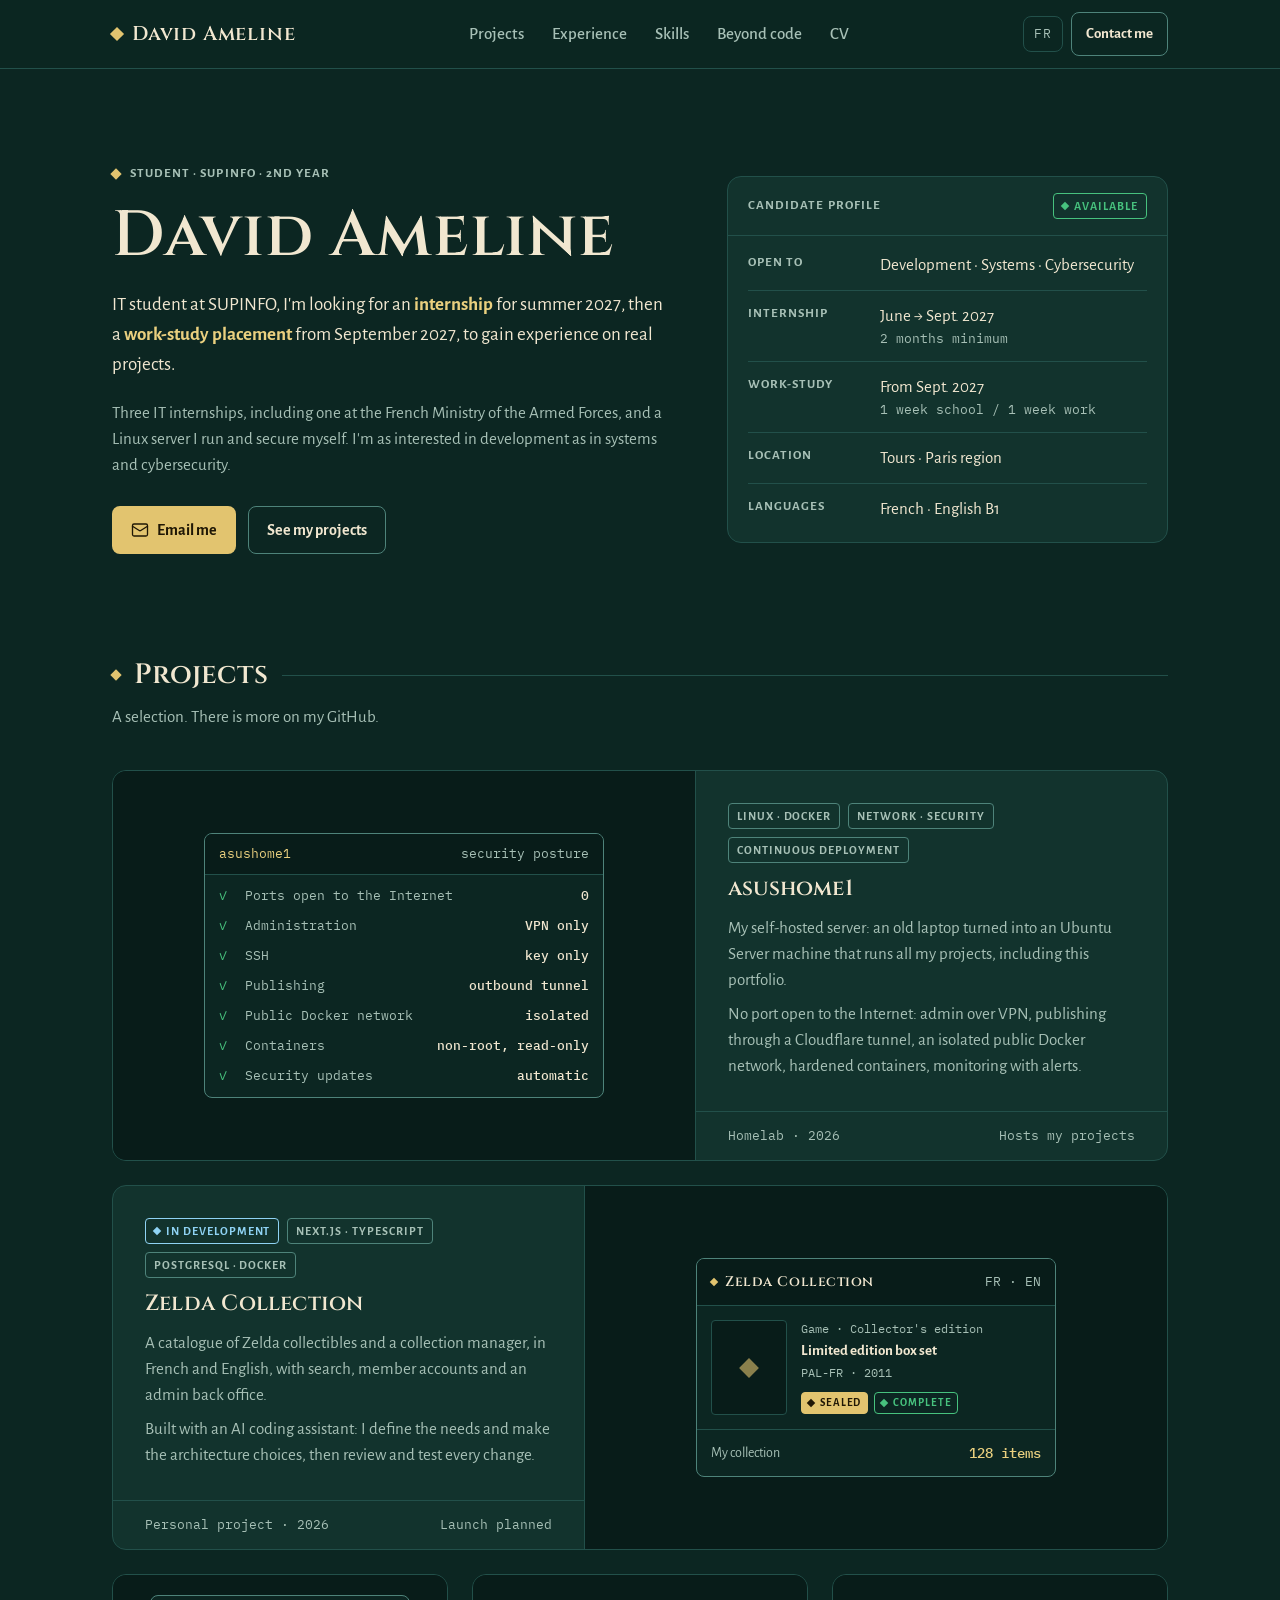
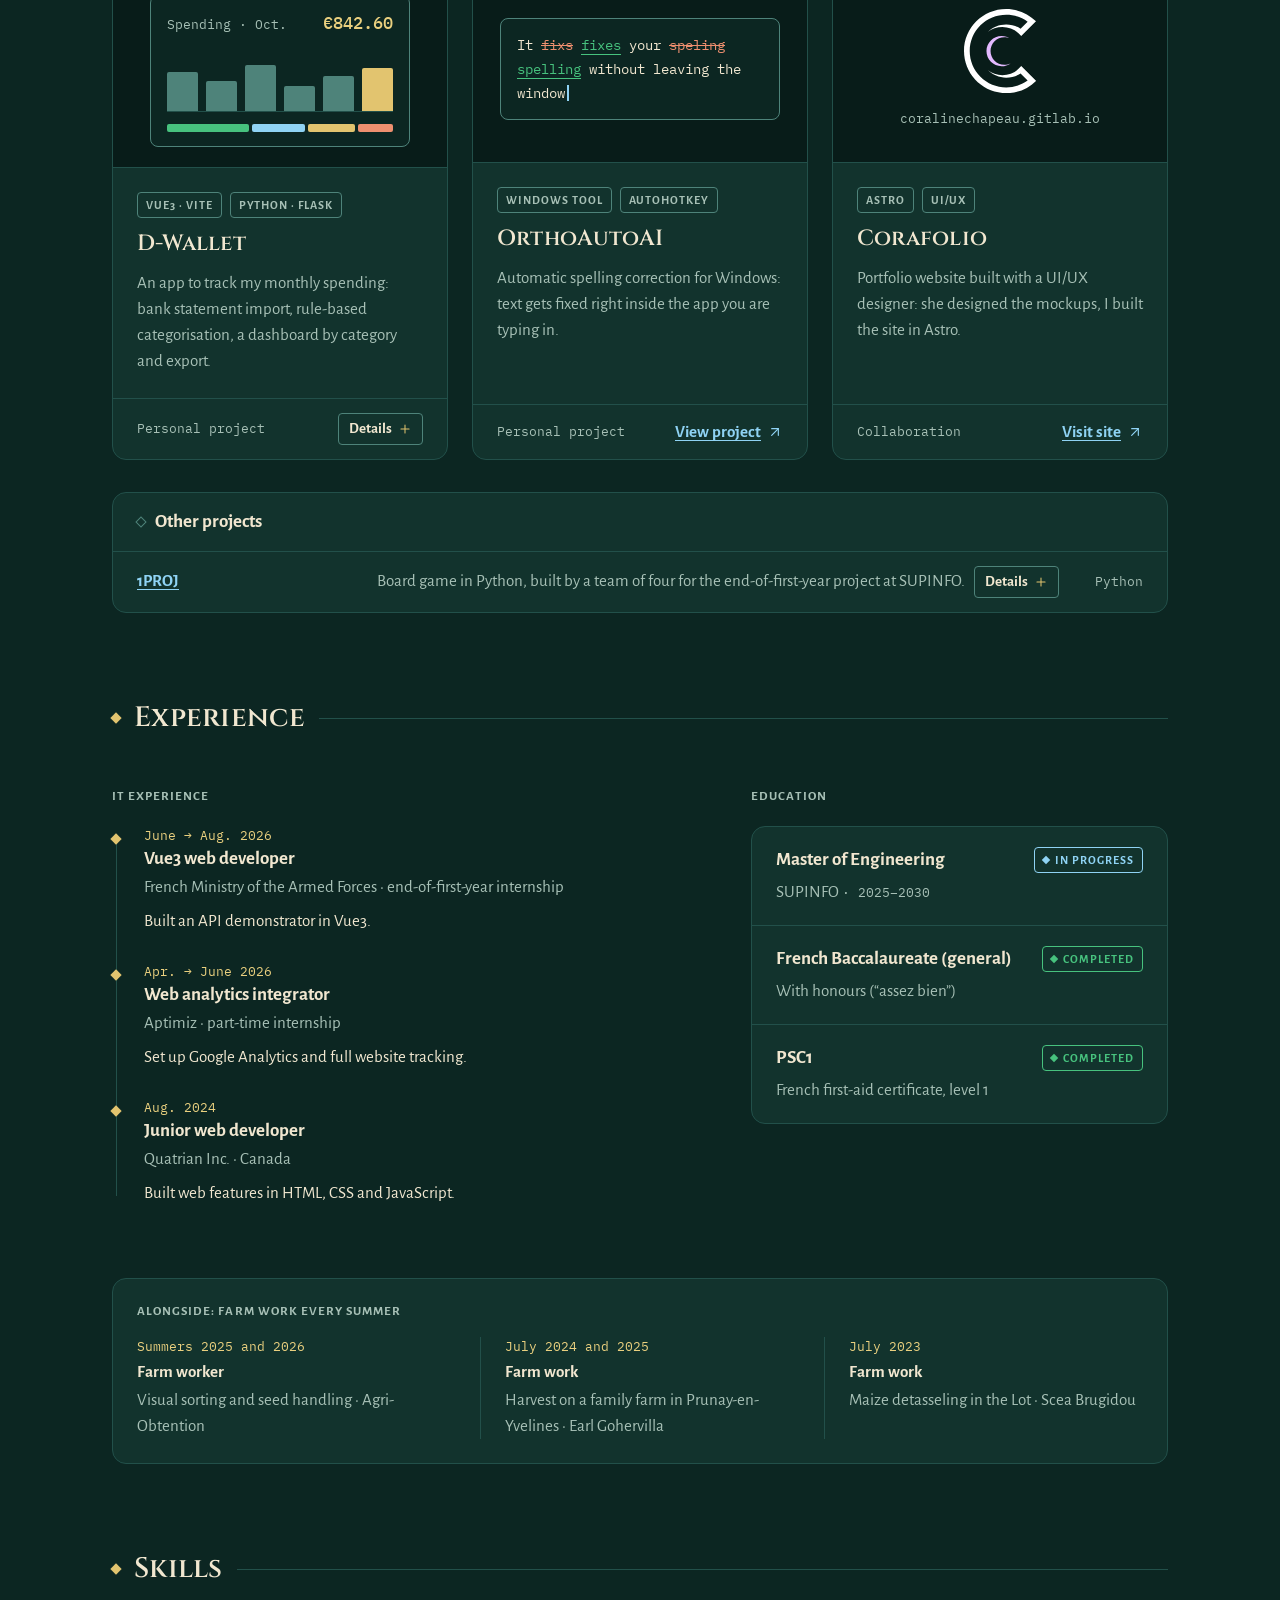
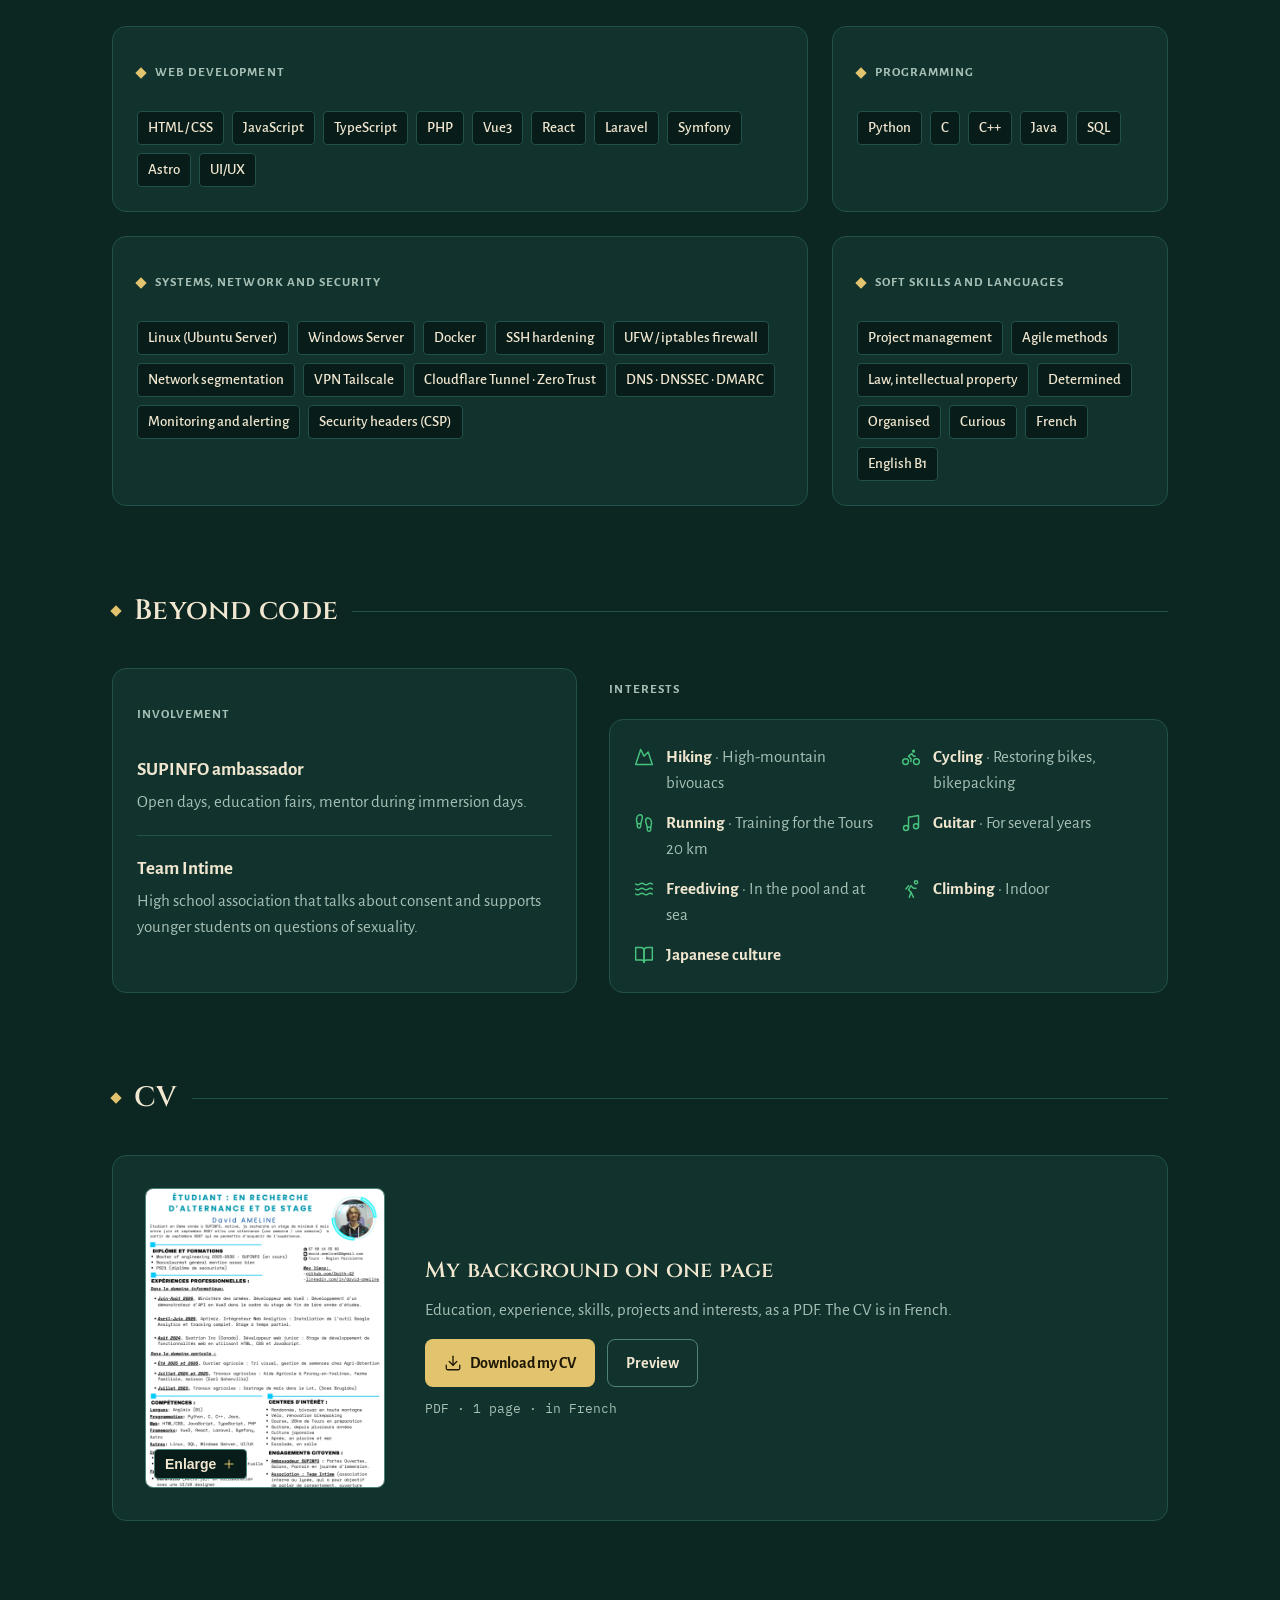
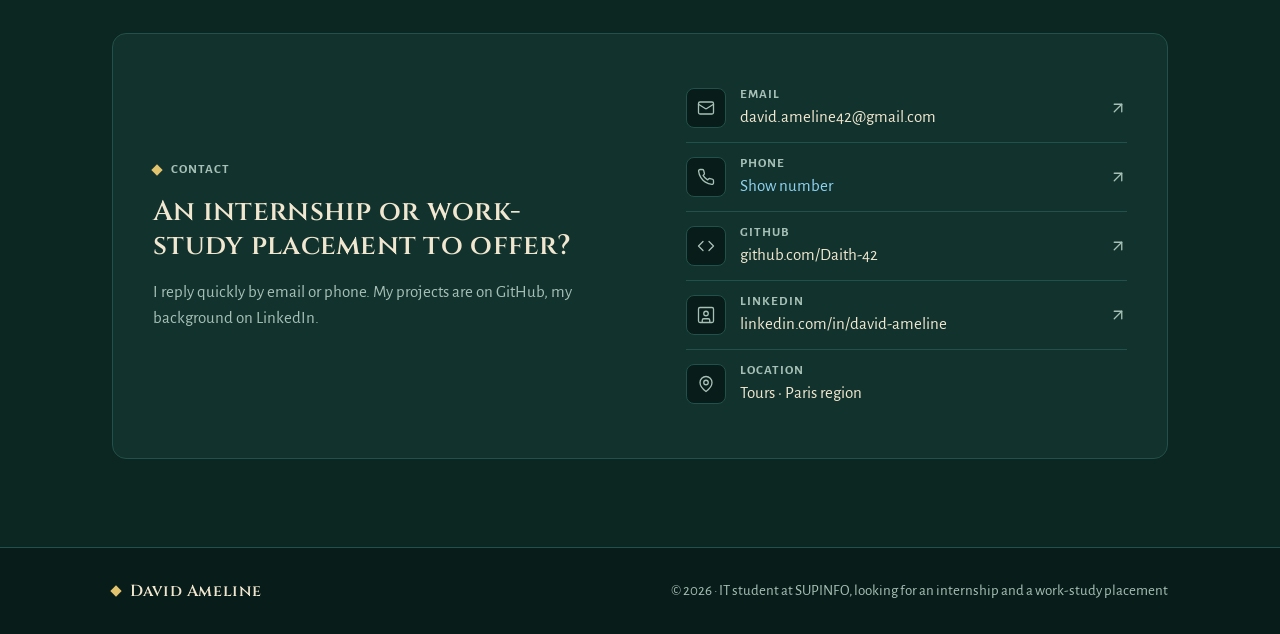
==== en/index.html @ da1e2509 "Empreinte sur les images de partage pour contourner le cache" ====
<!doctype html>
<html lang="en">
<head>
  <meta charset="utf-8">
  <meta name="viewport" content="width=device-width, initial-scale=1">
  <title>David Ameline · IT internship & work-study 2027</title>
  <meta name="description" content="Portfolio of David Ameline, IT student at SUPINFO: development, systems and security. Looking for an internship (June–Sept. 2027), then a work-study placement.">
  <meta name="author" content="David Ameline">
  <meta name="robots" content="index, follow, max-image-preview:large">
  <link rel="canonical" href="https://david-ameline.daith42.fr/en/">
  <link rel="alternate" hreflang="fr" href="https://david-ameline.daith42.fr/">
  <link rel="alternate" hreflang="en" href="https://david-ameline.daith42.fr/en/">
  <link rel="alternate" hreflang="x-default" href="https://david-ameline.daith42.fr/">
  <meta name="theme-color" content="#0c2622">

  <!-- [EN généré par tools/build-en.py, ne pas modifier à la main] Partage (Open Graph, LinkedIn, X) -->
  <meta property="og:type" content="profile">
  <meta property="og:site_name" content="David Ameline">
  <meta property="og:locale" content="en_GB">
  <meta property="og:locale:alternate" content="fr_FR">
  <meta property="og:url" content="https://david-ameline.daith42.fr/en/">
  <meta property="og:title" content="David Ameline · IT internship & work-study 2027">
  <meta property="og:description" content="IT student at SUPINFO, looking for an internship (June to September 2027), then a work-study placement (1 week school / 1 week work). Development, systems, cybersecurity.">
  <meta property="og:image" content="https://david-ameline.daith42.fr/og-image-en.png?v=d5f52d82">
  <meta property="og:image:type" content="image/png">
  <meta property="og:image:width" content="1200">
  <meta property="og:image:height" content="630">
  <meta property="og:image:alt" content="David Ameline, IT student looking for an internship and a work-study placement from 2027">
  <meta property="profile:first_name" content="David">
  <meta property="profile:last_name" content="Ameline">
  <meta name="twitter:card" content="summary_large_image">
  <meta name="twitter:title" content="David Ameline · IT internship & work-study 2027">
  <meta name="twitter:description" content="IT student at SUPINFO, looking for an internship then a work-study placement from 2027. Development, systems, cybersecurity.">
  <meta name="twitter:image" content="https://david-ameline.daith42.fr/og-image-en.png?v=d5f52d82">
  <meta name="twitter:image:alt" content="David Ameline, IT student looking for an internship and a work-study placement from 2027">

  <!-- Icônes -->
  <link rel="icon" href="/favicon.ico" sizes="48x48">
  <link rel="icon" href="/favicon.svg" type="image/svg+xml">
  <link rel="apple-touch-icon" href="/apple-touch-icon.png">
  <link rel="manifest" href="/site.webmanifest">

  <!-- Données structurées : page de profil d'une personne -->
  <script type="application/ld+json">
  {
    "@context": "https://schema.org",
    "@type": "ProfilePage",
    "@id": "https://david-ameline.daith42.fr/en/#page",
    "url": "https://david-ameline.daith42.fr/en/",
    "name": "David Ameline · IT internship & work-study 2027",
    "inLanguage": "en-GB",
    "dateModified": "2026-11-17",
    "mainEntity": {
      "@type": "Person",
      "@id": "https://david-ameline.daith42.fr/#david",
      "name": "David Ameline",
      "givenName": "David",
      "familyName": "Ameline",
      "url": "https://david-ameline.daith42.fr/",
      "image": "https://david-ameline.daith42.fr/og-image-en.png",
      "jobTitle": "IT student",
      "description": "Second-year IT student at SUPINFO, looking for an internship from June to September 2027, then a work-study placement (1 week school / 1 week work) from September 2027. Interested in development, system administration and cybersecurity.",
      "email": "mailto:david.ameline42@gmail.com",
      "address": {
        "@type": "PostalAddress",
        "addressLocality": "Tours",
        "addressCountry": "FR"
      },
      "affiliation": {
        "@type": "CollegeOrUniversity",
        "name": "SUPINFO",
        "url": "https://www.supinfo.com/"
      },
      "knowsLanguage": [
        "fr",
        "en"
      ],
      "knowsAbout": [
        "Web development",
        "Vue.js",
        "React",
        "Laravel",
        "PHP",
        "TypeScript",
        "Python",
        "C",
        "Java",
        "SQL",
        "Linux",
        "System administration",
        "Docker",
        "Networking",
        "Systems security"
      ],
      "sameAs": [
        "https://github.com/Daith-42",
        "https://www.linkedin.com/in/david-ameline"
      ]
    }
  }
  </script>

  <link rel="preconnect" href="https://fonts.googleapis.com">
  <link rel="preconnect" href="https://fonts.gstatic.com" crossorigin>
  <link href="https://fonts.googleapis.com/css2?family=Alegreya+Sans:wght@400;500;700&family=Cinzel:wght@600&family=IBM+Plex+Mono:wght@400;500&display=swap" rel="stylesheet">
  <link rel="stylesheet" href="/styles.css?v=12f9e23f">
</head>
<body>
  <a class="skip" href="#contenu">Skip to content</a>

  <!-- Icônes (tracé Lucide, 1,75px) -->
  <svg width="0" height="0" style="position:absolute" aria-hidden="true">
    <defs>
      <symbol id="i-mail" viewBox="0 0 24 24" fill="none" stroke="currentColor" stroke-width="1.75" stroke-linecap="round" stroke-linejoin="round"><rect x="2" y="4" width="20" height="16" rx="2"/><path d="m22 7-8.97 5.7a1.94 1.94 0 0 1-2.06 0L2 7"/></symbol>
      <symbol id="i-phone" viewBox="0 0 24 24" fill="none" stroke="currentColor" stroke-width="1.75" stroke-linecap="round" stroke-linejoin="round"><path d="M22 16.92v3a2 2 0 0 1-2.18 2 19.79 19.79 0 0 1-8.63-3.07 19.5 19.5 0 0 1-6-6 19.79 19.79 0 0 1-3.07-8.67A2 2 0 0 1 4.11 2h3a2 2 0 0 1 2 1.72 12.84 12.84 0 0 0 .7 2.81 2 2 0 0 1-.45 2.11L8.09 9.91a16 16 0 0 0 6 6l1.27-1.27a2 2 0 0 1 2.11-.45 12.84 12.84 0 0 0 2.81.7A2 2 0 0 1 22 16.92z"/></symbol>
      <symbol id="i-pin" viewBox="0 0 24 24" fill="none" stroke="currentColor" stroke-width="1.75" stroke-linecap="round" stroke-linejoin="round"><path d="M20 10c0 6-8 12-8 12s-8-6-8-12a8 8 0 0 1 16 0Z"/><circle cx="12" cy="10" r="3"/></symbol>
      <symbol id="i-code" viewBox="0 0 24 24" fill="none" stroke="currentColor" stroke-width="1.75" stroke-linecap="round" stroke-linejoin="round"><path d="m16 18 6-6-6-6"/><path d="m8 6-6 6 6 6"/></symbol>
      <symbol id="i-user" viewBox="0 0 24 24" fill="none" stroke="currentColor" stroke-width="1.75" stroke-linecap="round" stroke-linejoin="round"><rect x="2" y="2" width="20" height="20" rx="2"/><circle cx="12" cy="10" r="3"/><path d="M7 21v-2a2 2 0 0 1 2-2h6a2 2 0 0 1 2 2v2"/></symbol>
      <symbol id="i-arrow" viewBox="0 0 24 24" fill="none" stroke="currentColor" stroke-width="1.75" stroke-linecap="round" stroke-linejoin="round"><path d="M7 17 17 7"/><path d="M7 7h10v10"/></symbol>
      <symbol id="i-plus" viewBox="0 0 24 24" fill="none" stroke="currentColor" stroke-width="1.75" stroke-linecap="round" stroke-linejoin="round"><path d="M5 12h14"/><path d="M12 5v14"/></symbol>
      <symbol id="i-download" viewBox="0 0 24 24" fill="none" stroke="currentColor" stroke-width="1.75" stroke-linecap="round" stroke-linejoin="round"><path d="M21 15v4a2 2 0 0 1-2 2H5a2 2 0 0 1-2-2v-4"/><path d="m7 10 5 5 5-5"/><path d="M12 15V3"/></symbol>
      <symbol id="i-mountain" viewBox="0 0 24 24" fill="none" stroke="currentColor" stroke-width="1.75" stroke-linecap="round" stroke-linejoin="round"><path d="m8 3 4 8 5-5 5 15H2L8 3z"/></symbol>
      <symbol id="i-bike" viewBox="0 0 24 24" fill="none" stroke="currentColor" stroke-width="1.75" stroke-linecap="round" stroke-linejoin="round"><circle cx="18.5" cy="17.5" r="3.5"/><circle cx="5.5" cy="17.5" r="3.5"/><circle cx="15" cy="5" r="1"/><path d="M12 17.5V14l-3-3 4-3 2 3h2"/></symbol>
      <symbol id="i-run" viewBox="0 0 24 24" fill="none" stroke="currentColor" stroke-width="1.75" stroke-linecap="round" stroke-linejoin="round"><path d="M4 16v-2.38C4 11.5 2.97 10.5 3 8c.03-2.72 1.49-6 4.5-6C9.37 2 10 3.8 10 5.5c0 3.11-2 5.66-2 8.68V16a2 2 0 1 1-4 0Z"/><path d="M20 20v-2.38c0-2.12 1.03-3.12 1-5.62-.03-2.72-1.49-6-4.5-6C14.63 6 14 7.8 14 9.5c0 3.11 2 5.66 2 8.68V20a2 2 0 1 0 4 0Z"/><path d="M16 17h4"/><path d="M4 13h4"/></symbol>
      <symbol id="i-music" viewBox="0 0 24 24" fill="none" stroke="currentColor" stroke-width="1.75" stroke-linecap="round" stroke-linejoin="round"><path d="M9 18V5l12-2v13"/><circle cx="6" cy="18" r="3"/><circle cx="18" cy="16" r="3"/></symbol>
      <symbol id="i-book" viewBox="0 0 24 24" fill="none" stroke="currentColor" stroke-width="1.75" stroke-linecap="round" stroke-linejoin="round"><path d="M2 3h6a4 4 0 0 1 4 4v14a3 3 0 0 0-3-3H2z"/><path d="M22 3h-6a4 4 0 0 0-4 4v14a3 3 0 0 1 3-3h7z"/></symbol>
      <symbol id="i-waves" viewBox="0 0 24 24" fill="none" stroke="currentColor" stroke-width="1.75" stroke-linecap="round" stroke-linejoin="round"><path d="M2 6c.6.5 1.2 1 2.5 1C7 7 7 5 9.5 5c2.6 0 2.4 2 5 2 2.5 0 2.5-2 5-2 1.3 0 1.9.5 2.5 1"/><path d="M2 12c.6.5 1.2 1 2.5 1 2.5 0 2.5-2 5-2 2.6 0 2.4 2 5 2 2.5 0 2.5-2 5-2 1.3 0 1.9.5 2.5 1"/><path d="M2 18c.6.5 1.2 1 2.5 1 2.5 0 2.5-2 5-2 2.6 0 2.4 2 5 2 2.5 0 2.5-2 5-2 1.3 0 1.9.5 2.5 1"/></symbol>
      <symbol id="i-climb" viewBox="0 0 24 24" fill="none" stroke="currentColor" stroke-width="1.75" stroke-linecap="round" stroke-linejoin="round"><path d="M18 6a2 2 0 1 0 0-4 2 2 0 0 0 0 4"/><path d="m10 22 2-6-3-3 3-5 3 3h3"/><path d="M6 12 9 8"/><path d="m15 22-3-6"/></symbol>
    </defs>
  </svg>

  <header class="site-header">
    <div class="wrap">
      <a class="wordmark" href="#top"><span class="lozenge lozenge--lg"></span>David Ameline</a>
      <nav class="nav" id="nav" aria-label="Sections">
        <a href="#projets">Projects</a>
        <a href="#parcours">Experience</a>
        <a href="#competences">Skills</a>
        <a href="#au-dela">Beyond code</a>
        <a href="#cv">CV</a>
        <a class="nav-contact" href="#contact">Contact</a>
      </nav>
      <div class="header-actions">
        <a class="lang-switch" href="/" hreflang="fr" lang="fr" aria-label="Version française">FR</a>
        <a class="btn btn--secondary btn--sm header-cta" href="#contact">Contact me</a>
        <button class="menu-btn" type="button" aria-expanded="false" aria-controls="nav" aria-label="Open menu" data-label-open="Open menu" data-label-close="Close menu">
          <svg viewBox="0 0 24 24" fill="none" stroke="currentColor" stroke-width="1.75" stroke-linecap="round" aria-hidden="true"><path d="M4 6h16"/><path d="M4 12h16"/><path d="M4 18h16"/></svg>
        </button>
      </div>
    </div>
  </header>

  <main id="contenu">
    <!-- Héros -->
    <section class="hero" id="top" aria-labelledby="hero-title">
      <div class="wrap">
        <div class="hero-text">
          <span class="eyebrow type-label"><span class="lozenge"></span>Student · SUPINFO · 2nd year</span>
          <h1 class="type-display" id="hero-title">David Ameline</h1>
          <p class="hero-lead">
            IT student at SUPINFO, I'm looking for an <strong>internship</strong> for summer 2027,
            then a <strong>work-study placement</strong> from September 2027, to gain experience on real projects.
          </p>
          <p class="muted">Three IT internships, including one at the French Ministry of the Armed Forces, and a Linux server I run and secure myself. I'm as interested in development as in systems and cybersecurity.</p>
          <div class="hero-actions">
            <a class="btn btn--primary" href="mailto:david.ameline42@gmail.com"><svg aria-hidden="true"><use href="#i-mail"/></svg>Email me</a>
            <a class="btn btn--secondary" href="#projets">See my projects</a>
          </div>
        </div>

        <article class="card sheet" aria-label="Availability">
          <div class="sheet-head">
            <span class="type-label muted">Candidate profile</span>
            <span class="badge badge--forest"><span class="lozenge"></span>Available</span>
          </div>
          <dl>
            <div class="row">
              <dt class="type-label">Open to</dt>
              <dd>Development · Systems · Cybersecurity</dd>
            </div>
            <div class="row">
              <dt class="type-label">Internship</dt>
              <dd>June → Sept. 2027<span class="type-code">2 months minimum</span></dd>
            </div>
            <div class="row">
              <dt class="type-label">Work-study</dt>
              <dd>From Sept. 2027<span class="type-code">1 week school / 1 week work</span></dd>
            </div>
            <div class="row">
              <dt class="type-label">Location</dt>
              <dd>Tours · Paris region</dd>
            </div>
            <div class="row">
              <dt class="type-label">Languages</dt>
              <dd>French · English B1</dd>
            </div>
          </dl>
        </article>
      </div>
    </section>

    <!-- Projets -->
    <section id="projets" aria-labelledby="projets-title">
      <div class="wrap">
        <div class="section-head">
          <h2 class="type-title section-title" id="projets-title"><span class="lozenge"></span>Projects</h2>
          <p class="muted">A selection. There is more on my GitHub.</p>
        </div>

        <div class="projects">
          <article class="card project project--featured">
            <div class="project-showcase" aria-hidden="true">
              <div class="posture">
                <div class="posture-head"><span>asushome1</span><span>security posture</span></div>
                <ul>
                  <li><span class="ok">✓</span><span>Ports open to the Internet</span><b>0</b></li>
                  <li><span class="ok">✓</span><span>Administration</span><b>VPN only</b></li>
                  <li><span class="ok">✓</span><span>SSH</span><b>key only</b></li>
                  <li><span class="ok">✓</span><span>Publishing</span><b>outbound tunnel</b></li>
                  <li><span class="ok">✓</span><span>Public Docker network</span><b>isolated</b></li>
                  <li><span class="ok">✓</span><span>Containers</span><b>non-root, read-only</b></li>
                  <li><span class="ok">✓</span><span>Security updates</span><b>automatic</b></li>
                </ul>
              </div>
            </div>
            <div class="project-main">
            <div class="project-body">
              <div class="project-meta">
                <span class="badge">Linux · Docker</span>
                <span class="badge">Network · Security</span>
                <span class="badge">Continuous deployment</span>
              </div>
              <h3 class="type-title-sm">asushome1</h3>
              <p class="muted">My self-hosted server: an old laptop turned into an Ubuntu Server machine that runs all my projects, including this portfolio.</p>
              <p class="muted">No port open to the Internet: admin over VPN, publishing through a Cloudflare tunnel, an isolated public Docker network, hardened containers, monitoring with alerts.</p>
            </div>
            <div class="project-foot">
              <span class="type-code muted">Homelab · 2026</span>
              <span class="type-code muted">Hosts my projects</span>
            </div>
            </div>
          </article>

          <article class="card project project--featured project--reverse">
            <div class="project-showcase" aria-hidden="true">
              <div class="zc">
                <div class="zc-head">
                  <span class="zc-brand"><span class="lozenge"></span>Zelda Collection</span>
                  <span class="type-code">FR · EN</span>
                </div>
                <div class="zc-item">
                  <div class="zc-thumb"><span class="lozenge"></span></div>
                  <div class="zc-info">
                    <span class="type-code">Game · Collector's edition</span>
                    <strong>Limited edition box set</strong>
                    <span class="type-code">PAL-FR · 2011</span>
                    <div class="zc-badges">
                      <span class="badge badge--gold"><span class="lozenge"></span>Sealed</span>
                      <span class="badge badge--forest"><span class="lozenge"></span>Complete</span>
                    </div>
                  </div>
                </div>
                <div class="zc-foot"><span>My collection</span><span class="type-figure">128 items</span></div>
              </div>
            </div>
            <div class="project-main">
            <div class="project-body">
              <div class="project-meta">
                <span class="badge badge--ocarina"><span class="lozenge"></span>In development</span>
                <span class="badge">Next.js · TypeScript</span>
                <span class="badge">PostgreSQL · Docker</span>
              </div>
              <h3 class="type-title-sm">Zelda Collection</h3>
              <p class="muted">A catalogue of Zelda collectibles and a collection manager, in French and English, with search, member accounts and an admin back office.</p>
              <p class="muted">Built with an AI coding assistant: I define the needs and make the architecture choices, then review and test every change.</p>
            </div>
            <div class="project-foot">
              <span class="type-code muted">Personal project · 2026</span>
              <span class="type-code muted">Launch planned</span>
            </div>
            </div>
          </article>

          <article class="card project">
            <div class="project-showcase" aria-hidden="true">
              <div class="wallet">
                <div class="wallet-head">
                  <span class="type-code">Spending · Oct.</span>
                  <span class="type-figure gold">€842.60</span>
                </div>
                <div class="wallet-bars">
                  <span style="height:62%"></span>
                  <span style="height:48%"></span>
                  <span style="height:74%"></span>
                  <span style="height:40%"></span>
                  <span style="height:56%"></span>
                  <span class="is-current" style="height:68%"></span>
                </div>
                <div class="wallet-split">
                  <i style="flex:38;background:var(--forest)"></i>
                  <i style="flex:24;background:var(--ocarina)"></i>
                  <i style="flex:22;background:var(--gold)"></i>
                  <i style="flex:16;background:var(--danger)"></i>
                </div>
              </div>
            </div>
            <div class="project-main">
            <div class="project-body">
              <div class="project-meta">
                <span class="badge">Vue3 · Vite</span>
                <span class="badge">Python · Flask</span>
              </div>
              <h3 class="type-title-sm">D-Wallet</h3>
              <p class="muted">An app to track my monthly spending: bank statement import, rule-based categorisation, a dashboard by category and export.</p>
            </div>
            <div class="project-foot">
              <span class="type-code muted">Personal project</span>
              <button type="button" class="details-btn" data-dialog="dwallet-details" aria-haspopup="dialog">Details<svg aria-hidden="true"><use href="#i-plus"/></svg></button>
            </div>
            </div>
          </article>

          <article class="card project">
            <div class="project-showcase" aria-hidden="true">
              <div class="ortho">
                It <del>fixs</del> <ins>fixes</ins> your <del>speling</del> <ins>spelling</ins> without leaving the window<span class="caret"></span>
              </div>
            </div>
            <div class="project-main">
            <div class="project-body">
              <div class="project-meta">
                <span class="badge">Windows tool</span>
                <span class="badge">AutoHotkey</span>
              </div>
              <h3 class="type-title-sm">OrthoAutoAI</h3>
              <p class="muted">Automatic spelling correction for Windows: text gets fixed right inside the app you are typing in.</p>
            </div>
            <div class="project-foot">
              <span class="type-code muted">Personal project</span>
              <a href="https://daith-42.github.io/orthoAutoAi/" target="_blank" rel="noopener">View project<svg aria-hidden="true"><use href="#i-arrow"/></svg></a>
            </div>
            </div>
          </article>

          <article class="card project">
            <div class="project-showcase" aria-hidden="true">
              <div class="cora">
                <svg class="cora-logo" viewBox="0 0 130 152" role="img" aria-label="Corafolio logo"><path d="M69.2303 119.474C59.4116 119.474 50.3514 116.233 43.0653 110.766C51.6986 118.955 63.3689 123.989 76.1947 123.989C85.5309 123.989 94.4621 121.354 102.134 116.436L114.908 129.176C103.727 137.312 90.2993 141.703 76.1947 141.703C58.5995 141.703 42.0576 134.869 29.6169 122.459C17.1753 110.049 10.323 93.5503 10.323 76C10.323 58.4507 17.1753 41.9511 29.6169 29.5413C42.0576 17.1324 58.5995 10.2977 76.1947 10.2977C90.2993 10.2977 103.727 14.6884 114.908 22.8244L102.134 35.565C94.4621 30.6474 85.5309 28.0123 76.1947 28.0123C63.3689 28.0123 51.6986 33.0448 43.0653 41.2332C50.3514 35.767 59.4116 32.5259 69.2303 32.5259C83.04 32.5259 95.3467 38.9358 103.329 48.9344L130.072 22.2599C116.284 8.50628 97.2349 0 76.1947 0C34.1133 0 0 34.0261 0 76C0 117.974 34.1133 152 76.1947 152C97.2349 152 116.284 143.493 130.072 129.74L103.329 103.067C95.3467 113.064 83.04 119.474 69.2303 119.474Z" fill="#ffffff"/><path d="M72.8602 100.864C59.0922 100.864 47.9312 89.733 47.9312 76.0002C47.9312 62.2683 59.0922 51.1359 72.8602 51.1359C76.8741 51.1359 80.6655 52.0836 84.0251 53.765C79.5159 50.5259 73.9821 48.6187 68.0025 48.6187C52.8406 48.6187 40.5488 60.877 40.5488 76.0002C40.5488 91.1233 52.8406 103.383 68.0025 103.383C73.9821 103.383 79.5159 101.474 84.0251 98.2353C80.6655 99.9168 76.8741 100.864 72.8602 100.864Z" fill="#e3b9ff"/></svg>
                <span class="type-code">coralinechapeau.gitlab.io</span>
              </div>
            </div>
            <div class="project-main">
            <div class="project-body">
              <div class="project-meta">
                <span class="badge">Astro</span>
                <span class="badge">UI/UX</span>
              </div>
              <h3 class="type-title-sm">Corafolio</h3>
              <p class="muted">Portfolio website built with a UI/UX designer: she designed the mockups, I built the site in Astro.</p>
            </div>
            <div class="project-foot">
              <span class="type-code muted">Collaboration</span>
              <a href="https://coralinechapeau.gitlab.io/portfolio/" target="_blank" rel="noopener">Visit site<svg aria-hidden="true"><use href="#i-arrow"/></svg></a>
            </div>
            </div>
          </article>

        </div>

        <div class="card more">
          <div class="more-head">
            <span class="lozenge lozenge--line"></span>
            <h3 class="type-heading">Other projects</h3>
          </div>
          <ul>
            <li>
              <a href="https://github.com/Daith-42/1PROJ-Projet-1er-annee-SUPINFO" target="_blank" rel="noopener">1PROJ</a>
              <span class="muted">Board game in Python, built by a team of four for the end-of-first-year project at SUPINFO. <button type="button" class="details-btn" data-dialog="oneproj-details" aria-haspopup="dialog">Details<svg aria-hidden="true"><use href="#i-plus"/></svg></button></span>
              <span class="type-code muted">Python</span>
            </li>
          </ul>
        </div>
      </div>
    </section>

    <!-- Parcours -->
    <section id="parcours" aria-labelledby="parcours-title">
      <div class="wrap">
        <div class="section-head">
          <h2 class="type-title section-title" id="parcours-title"><span class="lozenge"></span>Experience</h2>
        </div>

        <div class="journey">
          <div>
            <h3 class="sub-title type-label">IT experience</h3>
            <ol class="timeline">
              <li>
                <span class="lozenge"></span>
                <div class="entry">
                  <span class="when type-code">June → Aug. 2026</span>
                  <h4 class="type-heading">Vue3 web developer</h4>
                  <p class="where">French Ministry of the Armed Forces · end-of-first-year internship</p>
                  <p>Built an API demonstrator in Vue3.</p>
                </div>
              </li>
              <li>
                <span class="lozenge"></span>
                <div class="entry">
                  <span class="when type-code">Apr. → June 2026</span>
                  <h4 class="type-heading">Web analytics integrator</h4>
                  <p class="where">Aptimiz · part-time internship</p>
                  <p>Set up Google Analytics and full website tracking.</p>
                </div>
              </li>
              <li>
                <span class="lozenge"></span>
                <div class="entry">
                  <span class="when type-code">Aug. 2024</span>
                  <h4 class="type-heading">Junior web developer</h4>
                  <p class="where">Quatrian Inc. · Canada</p>
                  <p>Built web features in HTML, CSS and JavaScript.</p>
                </div>
              </li>
            </ol>
          </div>

          <div class="side-stack">
            <div>
              <h3 class="sub-title type-label">Education</h3>
              <div class="card edu">
                <div class="edu-item">
                  <div class="line">
                    <h4 class="type-heading">Master of Engineering</h4>
                    <span class="badge badge--ocarina"><span class="lozenge"></span>In progress</span>
                  </div>
                  <span class="muted">SUPINFO <span class="type-code">· 2025–2030</span></span>
                </div>
                <div class="edu-item">
                  <div class="line">
                    <h4 class="type-heading">French Baccalaureate (general)</h4>
                    <span class="badge badge--forest"><span class="lozenge"></span>Completed</span>
                  </div>
                  <span class="muted">With honours (“assez bien”)</span>
                </div>
                <div class="edu-item">
                  <div class="line">
                    <h4 class="type-heading">PSC1</h4>
                    <span class="badge badge--forest"><span class="lozenge"></span>Completed</span>
                  </div>
                  <span class="muted">French first-aid certificate, level 1</span>
                </div>
              </div>
            </div>

          </div>
        </div>

        <div class="card side-jobs">
          <h3 class="sub-title type-label">Alongside: farm work every summer</h3>
          <ul>
            <li>
              <span class="type-code gold">Summers 2025 and 2026</span>
              <strong>Farm worker</strong>
              <span class="muted">Visual sorting and seed handling · Agri-Obtention</span>
            </li>
            <li>
              <span class="type-code gold">July 2024 and 2025</span>
              <strong>Farm work</strong>
              <span class="muted">Harvest on a family farm in Prunay-en-Yvelines · Earl Gohervilla</span>
            </li>
            <li>
              <span class="type-code gold">July 2023</span>
              <strong>Farm work</strong>
              <span class="muted">Maize detasseling in the Lot · Scea Brugidou</span>
            </li>
          </ul>
        </div>
      </div>
    </section>

    <!-- Compétences -->
    <section id="competences" aria-labelledby="competences-title">
      <div class="wrap">
        <div class="section-head">
          <h2 class="type-title section-title" id="competences-title"><span class="lozenge"></span>Skills</h2>
        </div>

        <div class="inventory">
          <div class="card card--wide">
            <h3 class="type-label muted"><span class="lozenge"></span>Web development</h3>
            <div class="tags">
              <span class="tag">HTML / CSS</span><span class="tag">JavaScript</span><span class="tag">TypeScript</span><span class="tag">PHP</span><span class="tag">Vue3</span><span class="tag">React</span><span class="tag">Laravel</span><span class="tag">Symfony</span><span class="tag">Astro</span><span class="tag">UI/UX</span>
            </div>
          </div>
          <div class="card">
            <h3 class="type-label muted"><span class="lozenge"></span>Programming</h3>
            <div class="tags">
              <span class="tag">Python</span><span class="tag">C</span><span class="tag">C++</span><span class="tag">Java</span><span class="tag">SQL</span>
            </div>
          </div>
          <div class="card card--wide">
            <h3 class="type-label muted"><span class="lozenge"></span>Systems, network and security</h3>
            <div class="tags">
              <span class="tag">Linux (Ubuntu Server)</span><span class="tag">Windows Server</span><span class="tag">Docker</span><span class="tag">SSH hardening</span><span class="tag">UFW / iptables firewall</span><span class="tag">Network segmentation</span><span class="tag">VPN Tailscale</span><span class="tag">Cloudflare Tunnel · Zero Trust</span><span class="tag">DNS · DNSSEC · DMARC</span><span class="tag">Monitoring and alerting</span><span class="tag">Security headers (CSP)</span>
            </div>
          </div>
          <div class="card">
            <h3 class="type-label muted"><span class="lozenge"></span>Soft skills and languages</h3>
            <div class="tags">
              <span class="tag">Project management</span><span class="tag">Agile methods</span><span class="tag">Law, intellectual property</span><span class="tag">Determined</span><span class="tag">Organised</span><span class="tag">Curious</span><span class="tag">French</span><span class="tag">English B1</span>
            </div>
          </div>
        </div>
      </div>
    </section>

    <!-- Au-delà du code -->
    <section id="au-dela" aria-labelledby="au-dela-title">
      <div class="wrap">
        <div class="section-head">
          <h2 class="type-title section-title" id="au-dela-title"><span class="lozenge"></span>Beyond code</h2>
        </div>

        <div class="beyond">
          <div class="card commit">
            <h3 class="type-label muted">Involvement</h3>
            <div class="commit-item">
              <h4 class="type-heading">SUPINFO ambassador</h4>
              <p class="muted">Open days, education fairs, mentor during immersion days.</p>
            </div>
            <div class="commit-item">
              <h4 class="type-heading">Team Intime</h4>
              <p class="muted">High school association that talks about consent and supports younger students on questions of sexuality.</p>
            </div>
          </div>

          <div>
            <h3 class="sub-title type-label">Interests</h3>
            <div class="card">
              <ul class="hobbies">
                <li><svg aria-hidden="true"><use href="#i-mountain"/></svg><span><strong>Hiking</strong> <span class="muted">· High-mountain bivouacs</span></span></li>
                <li><svg aria-hidden="true"><use href="#i-bike"/></svg><span><strong>Cycling</strong> <span class="muted">· Restoring bikes, bikepacking</span></span></li>
                <li><svg aria-hidden="true"><use href="#i-run"/></svg><span><strong>Running</strong> <span class="muted">· Training for the Tours 20 km</span></span></li>
                <li><svg aria-hidden="true"><use href="#i-music"/></svg><span><strong>Guitar</strong> <span class="muted">· For several years</span></span></li>
                <li><svg aria-hidden="true"><use href="#i-waves"/></svg><span><strong>Freediving</strong> <span class="muted">· In the pool and at sea</span></span></li>
                <li><svg aria-hidden="true"><use href="#i-climb"/></svg><span><strong>Climbing</strong> <span class="muted">· Indoor</span></span></li>
                <li><svg aria-hidden="true"><use href="#i-book"/></svg><span><strong>Japanese culture</strong></span></li>
              </ul>
            </div>
          </div>
        </div>
      </div>
    </section>

    <!-- CV -->
    <section id="cv" aria-labelledby="cv-title">
      <div class="wrap">
        <div class="section-head">
          <h2 class="type-title section-title" id="cv-title"><span class="lozenge"></span>CV</h2>
        </div>
        <div class="card cv-card">
          <button type="button" class="cv-thumb" data-dialog="cv-preview" aria-haspopup="dialog" aria-label="Enlarge the CV preview">
            <img src="/cv-apercu.webp?v=3eefb4ac" alt="" width="1100" height="1556" loading="lazy">
            <span class="cv-thumb-hint">Enlarge<svg aria-hidden="true"><use href="#i-plus"/></svg></span>
          </button>
          <div class="cv-text">
            <h3 class="type-title-sm">My background on one page</h3>
            <p class="muted">Education, experience, skills, projects and interests, as a PDF. The CV is in French.</p>
            <div class="cv-actions">
              <a class="btn btn--primary" href="/cv-david-ameline.pdf?v=7343c758" download="CV-David-Ameline.pdf"><svg aria-hidden="true"><use href="#i-download"/></svg>Download my CV</a>
              <button type="button" class="btn btn--secondary" data-dialog="cv-preview" aria-haspopup="dialog">Preview</button>
            </div>
            <span class="type-code muted">PDF · 1 page · in French</span>
          </div>
        </div>
      </div>
    </section>

    <!-- Contact -->
    <section id="contact" aria-labelledby="contact-title" style="padding-top:24px">
      <div class="wrap">
        <div class="card contact-card">
          <div class="contact-text">
            <span class="eyebrow type-label"><span class="lozenge"></span>Contact</span>
            <h2 class="type-title" id="contact-title">An internship or work-study placement to offer?</h2>
            <p class="muted">I reply quickly by email or phone. My projects are on GitHub, my background on LinkedIn.</p>
          </div>
          <ul class="contact-list">
            <li><a href="mailto:david.ameline42@gmail.com"><span class="ico"><svg aria-hidden="true"><use href="#i-mail"/></svg></span><span><small>Email</small><span class="val">david.ameline42<wbr>@gmail.com</span></span><svg class="arrow" aria-hidden="true"><use href="#i-arrow"/></svg></a></li>
            <li><button type="button" class="reveal-phone" data-k="MDY1NTQxNjY3MzMr"><span class="ico"><svg aria-hidden="true"><use href="#i-phone"/></svg></span><span><small>Phone</small><span class="val">Show number</span></span><svg class="arrow" aria-hidden="true"><use href="#i-arrow"/></svg></button></li>
            <li><a href="https://github.com/Daith-42" target="_blank" rel="me noopener"><span class="ico"><svg aria-hidden="true"><use href="#i-code"/></svg></span><span><small>GitHub</small><span class="val">github.com/Daith-42</span></span><svg class="arrow" aria-hidden="true"><use href="#i-arrow"/></svg></a></li>
            <li><a href="https://www.linkedin.com/in/david-ameline" target="_blank" rel="me noopener"><span class="ico"><svg aria-hidden="true"><use href="#i-user"/></svg></span><span><small>LinkedIn</small><span class="val">linkedin.com/in/david-ameline</span></span><svg class="arrow" aria-hidden="true"><use href="#i-arrow"/></svg></a></li>
            <li><span class="static"><span class="ico"><svg aria-hidden="true"><use href="#i-pin"/></svg></span><span><small>Location</small><span class="val">Tours · Paris region</span></span></span></li>
          </ul>
        </div>
      </div>
    </section>

    <!-- Détails de D-Wallet (pop-up) -->
    <dialog class="details" id="dwallet-details" aria-labelledby="dwallet-details-title">
      <div class="details-head">
        <div>
          <span class="type-label muted">Personal project · 2026</span>
          <h2 class="type-title" id="dwallet-details-title">D-Wallet</h2>
        </div>
        <button type="button" class="details-close" data-close aria-label="Close">
          <svg viewBox="0 0 24 24" fill="none" stroke="currentColor" stroke-width="1.75" stroke-linecap="round" aria-hidden="true"><path d="M18 6 6 18"/><path d="m6 6 12 12"/></svg>
        </button>
      </div>
      <div class="details-body">
        <p class="details-lead">A personal spending tracker. I import my bank statement, transactions sort themselves into categories, and I follow my spending month by month on a dashboard.</p>

        <h3 class="type-label muted">What it does</h3>
        <ul class="details-list">
          <li><strong>Bank statement import</strong> in CSV format, with a preview to approve before saving</li>
          <li><strong>Rules engine</strong>: a keyword in the label sets a category, applied automatically on every import</li>
          <li><strong>Dashboard</strong> and totals by category and by month</li>
          <li><strong>Ledger</strong> of every transaction, editable by hand</li>
          <li><strong>Import history</strong>, with the option to undo a whole import</li>
          <li><strong>Excel export</strong> of transactions</li>        </ul>

        <h3 class="type-label muted">How it's built</h3>
        <dl class="details-stack">
          <div><dt>Backend</dt><dd>Python API with Flask, SQLite database, pandas to read statements and produce the Excel export</dd></div>
          <div><dt>Frontend</dt><dd>Vue 3 with Vue Router, Vite and Tailwind CSS 4</dd></div>
          <div><dt>Startup</dt><dd>A script starts the API and the interface, then opens the browser; the interface proxies its calls to the API</dd></div>
        </dl>
      </div>
      <div class="details-foot">
        <span class="type-code muted">Private source code</span>
        <button type="button" class="btn btn--secondary btn--sm" data-close>Close</button>
      </div>
    </dialog>
    <!-- Détails de 1PROJ (pop-up) -->
    <dialog class="details" id="oneproj-details" aria-labelledby="oneproj-details-title">
      <div class="details-head">
        <div>
          <span class="type-label muted">SUPINFO first-year project · 2026</span>
          <h2 class="type-title" id="oneproj-details-title">A Mole in the Hole</h2>
        </div>
        <button type="button" class="details-close" data-close aria-label="Close">
          <svg viewBox="0 0 24 24" fill="none" stroke="currentColor" stroke-width="1.75" stroke-linecap="round" aria-hidden="true"><path d="M18 6 6 18"/><path d="m6 6 12 12"/></svg>
        </button>
      </div>
      <div class="details-body">
        <p class="details-lead">A board game in Python, built by a team of four for the end-of-first-year project (1PROJ). Players move their moles into the holes of several boards in a row; whoever takes the very last hole wins.</p>

        <h3 class="type-label muted">The game</h3>
        <ul class="details-list">
          <li><strong>2 to 4 players</strong>, on the same computer or over a <strong>local network</strong>, or solo against an <strong>AI</strong> with two levels</li>
          <li><strong>Two modes</strong>: classic (4 boards) and custom (3 to 6 boards, randomly placed squares)</li>
          <li><strong>4 visual themes</strong>, each with its own music and sound effects</li>
          <li><strong>5 languages</strong>: French, English, Spanish, Italian and German</li>
        </ul>

        <h3 class="type-label muted">My part</h3>
        <ul class="details-list">
          <li><strong>The graphical interface</strong>: launcher, profile and settings pages, board display, game setup and the on-screen game loop</li>
          <li><strong>Wiring into the interface</strong> the AI, turn skipping, quick start and cheat mode</li>
          <li><strong>Per-theme visuals</strong> (pawns, bonus squares, holes, barriers) and the end-of-game screen</li>
          <li><strong>Bug fixing</strong>, especially in network games</li>
        </ul>

        <h3 class="type-label muted">How it's built</h3>
        <dl class="details-stack">
          <div><dt>Language</dt><dd>Python, with game logic, interface, sound and networking kept separate</dd></div>
          <div><dt>Interface</dt><dd>Tkinter, with Pillow for images</dd></div>
          <div><dt>Sound</dt><dd>miniaudio for music and sound effects</dd></div>
          <div><dt>Team</dt><dd>4 students, working with branches and pull requests on GitHub</dd></div>
        </dl>
      </div>
      <div class="details-foot">
        <a href="https://github.com/Daith-42/1PROJ-Projet-1er-annee-SUPINFO" target="_blank" rel="noopener">View code<svg aria-hidden="true"><use href="#i-arrow"/></svg></a>
        <button type="button" class="btn btn--secondary btn--sm" data-close>Close</button>
      </div>
    </dialog>
    <!-- Aperçu du CV (pop-up) -->
    <dialog class="details details--cv" id="cv-preview" aria-labelledby="cv-preview-title">
      <div class="details-head">
        <div>
          <span class="type-label muted">Preview</span>
          <h2 class="type-title" id="cv-preview-title">David Ameline's CV</h2>
        </div>
        <button type="button" class="details-close" data-close aria-label="Close">
          <svg viewBox="0 0 24 24" fill="none" stroke="currentColor" stroke-width="1.75" stroke-linecap="round" aria-hidden="true"><path d="M18 6 6 18"/><path d="m6 6 12 12"/></svg>
        </button>
      </div>
      <div class="details-body cv-preview-body">
        <img src="/cv-apercu.webp?v=3eefb4ac" alt="David Ameline's CV (in French): education, experience, skills, projects and interests" width="1100" height="1556" loading="lazy">
      </div>
      <div class="details-foot">
        <a class="btn btn--primary btn--sm" href="/cv-david-ameline.pdf?v=7343c758" download="CV-David-Ameline.pdf"><svg aria-hidden="true"><use href="#i-download"/></svg>Download the PDF</a>
        <button type="button" class="btn btn--secondary btn--sm" data-close>Close</button>
      </div>
    </dialog>
  </main>

  <footer class="site-footer">
    <div class="wrap">
      <span class="wordmark" style="font-size:16px"><span class="lozenge"></span>David Ameline</span>
      <span>© 2026 · IT student at SUPINFO, looking for an internship and a work-study placement</span>
    </div>
  </footer>

  <script src="/main.js?v=5785f383" defer></script>
</body>
</html>
---- styles.css ----
/*
 * Portfolio David Ameline
 * Direction artistique reprise de Zelda Collection, thème « Forêt profonde » :
 * fonds sombres, bordures plutôt qu'ombres, l'or est rare, le losange est le seul ornement.
 */

:root {
  color-scheme: dark;
  --surface: #0c2622;
  --surface-raised: #12332d;
  --surface-sunken: #081c19;
  --line: #22504a;
  --line-strong: #4e837a;
  --ink: #f1e7d0;
  --ink-muted: #a7c0b6;
  --gold: #e2c46f;
  --gold-ink: #ead07f;
  --on-gold: #1f1705;
  --forest: #47c27e;
  --on-forest: #04150b;
  --ocarina: #8fd3f4;
  --danger: #ee8f6f;

  --font-display: "Cinzel", "Times New Roman", serif;
  --font-sans: "Alegreya Sans", "Segoe UI", system-ui, sans-serif;
  --font-mono: "IBM Plex Mono", ui-monospace, "SF Mono", Menlo, monospace;

  --radius-sm: 4px;
  --radius-md: 8px;
  --radius-lg: 14px;

  --gutter: 16px;
  --max: 1120px;
}

@media (min-width: 720px) {
  :root { --gutter: 32px; }
}

*,
*::before,
*::after { box-sizing: border-box; }

html { scroll-behavior: smooth; scroll-padding-top: 88px; }

body {
  margin: 0;
  background: var(--surface);
  color: var(--ink);
  font-family: var(--font-sans);
  font-size: 17px;
  line-height: 26px;
  -webkit-font-smoothing: antialiased;
}

img, svg { display: block; }

a { color: var(--ocarina); text-underline-offset: 3px; text-decoration-thickness: 1px; }
a:hover { text-decoration-thickness: 2px; }

:focus-visible { outline: 2px solid var(--ocarina); outline-offset: 2px; border-radius: var(--radius-sm); }

::selection { background: var(--gold); color: var(--on-gold); }

.skip {
  position: absolute; left: var(--gutter); top: -60px; z-index: 50;
  background: var(--gold); color: var(--on-gold); padding: 10px 16px;
  border-radius: var(--radius-md); font-weight: 700; text-decoration: none;
}
.skip:focus { top: 12px; }

/* ---------- Typographie ---------- */

.type-display, .type-title, .type-title-sm {
  font-family: var(--font-display);
  font-weight: 600;
  letter-spacing: 0.01em;
  text-wrap: balance;
  margin: 0;
}
.type-display { font-size: clamp(38px, 7vw, 64px); line-height: 1.05; }
.type-title { font-size: 28px; line-height: 34px; }
.type-title-sm { font-size: 22px; line-height: 28px; }
.type-heading { font-size: 19px; line-height: 26px; font-weight: 700; margin: 0; }
.type-label {
  font-size: 13px; line-height: 18px; font-weight: 700;
  letter-spacing: 0.08em; text-transform: uppercase;
}
.type-code { font-family: var(--font-mono); font-size: 13px; line-height: 20px; }
.type-figure {
  font-family: var(--font-mono); font-weight: 500;
  font-variant-numeric: tabular-nums;
}
.muted { color: var(--ink-muted); }
.gold { color: var(--gold-ink); }
p { margin: 0; max-width: 68ch; }

/* ---------- Ornements ---------- */

.lozenge {
  display: inline-block; flex-shrink: 0;
  width: 8px; height: 8px; transform: rotate(45deg);
  background: var(--gold);
}
.lozenge--lg { width: 10px; height: 10px; }
.lozenge--line { background: transparent; border: 1px solid var(--line-strong); }

.section-title {
  display: flex; align-items: center; gap: 14px;
}
.section-title::after {
  content: ""; flex: 1; height: 1px; background: var(--line);
}

.divider {
  display: flex; align-items: center; gap: 14px;
  max-width: var(--max); margin: 0 auto; padding: 0 var(--gutter);
}
.divider::before, .divider::after { content: ""; flex: 1; height: 1px; background: var(--line); }

/* ---------- Mise en page ---------- */

.wrap { max-width: var(--max); margin: 0 auto; padding: 0 var(--gutter); }
section { padding: 72px 0; }
@media (min-width: 720px) { section { padding: 96px 0; } }

.section-head { display: grid; gap: 12px; margin-bottom: 40px; }

/* ---------- En-tête ---------- */

.site-header {
  position: sticky; top: 0; z-index: 20;
  background: color-mix(in srgb, var(--surface) 92%, transparent);
  backdrop-filter: blur(8px);
  border-bottom: 1px solid var(--line);
}
.site-header .wrap {
  display: flex; align-items: center; justify-content: space-between;
  gap: 16px; height: 68px;
}
.wordmark {
  display: inline-flex; align-items: center; gap: 10px;
  font-family: var(--font-display); font-weight: 600;
  font-size: 17px; letter-spacing: 0.04em; color: var(--ink);
  text-decoration: none; white-space: nowrap;
}
@media (min-width: 720px) { .wordmark { font-size: 20px; } }
.wordmark:hover { text-decoration: none; }

.nav { display: none; gap: 4px; }
@media (min-width: 880px) { .nav { display: flex; } }
.nav a {
  color: var(--ink-muted); text-decoration: none;
  padding: 8px 12px; border-radius: var(--radius-md);
  font-weight: 500;
  transition: color 150ms, background-color 150ms;
}
.nav a:hover { color: var(--ink); background: var(--surface-raised); }
.nav a[aria-current="true"] { color: var(--gold-ink); }

/* ---------- Boutons ---------- */

.btn {
  display: inline-flex; align-items: center; justify-content: center; gap: 8px;
  min-height: 44px; padding: 10px 18px;
  border-radius: var(--radius-md); border: 1px solid transparent;
  font-family: var(--font-sans); font-size: 16px; font-weight: 700;
  text-decoration: none; cursor: pointer; white-space: nowrap;
  transition: background-color 150ms, border-color 150ms, color 150ms;
}
.btn:hover { text-decoration: none; }
.btn svg { width: 18px; height: 18px; }
.btn--primary { background: var(--gold); color: var(--on-gold); }
.btn--primary:hover { background: var(--gold-ink); }
.btn--secondary { border-color: var(--line-strong); color: var(--ink); background: transparent; }
.btn--secondary:hover { background: var(--surface-raised); border-color: var(--ink-muted); }
.btn--ghost { color: var(--ink-muted); padding: 10px 12px; }
.btn--ghost:hover { color: var(--ink); background: var(--surface-raised); }
.btn--sm { min-height: 40px; padding: 8px 14px; font-size: 15px; }

/* ---------- Badges ---------- */

.badge {
  display: inline-flex; align-items: center; gap: 6px;
  padding: 3px 8px; border-radius: var(--radius-sm);
  border: 1px solid var(--line-strong); color: var(--ink-muted);
  font-size: 12px; line-height: 18px; font-weight: 700;
  letter-spacing: 0.08em; text-transform: uppercase; white-space: nowrap;
}
.badge .lozenge { width: 6px; height: 6px; background: currentColor; }
.badge--gold { background: var(--gold); border-color: var(--gold); color: var(--on-gold); }
.badge--forest { border-color: var(--forest); color: var(--forest); }
.badge--ocarina { border-color: var(--ocarina); color: var(--ocarina); }

.tag {
  display: inline-flex; align-items: center;
  padding: 6px 10px; border-radius: var(--radius-sm);
  border: 1px solid var(--line); background: var(--surface-sunken);
  color: var(--ink); font-size: 15px; line-height: 20px; font-weight: 500;
}
.tags { display: flex; flex-wrap: wrap; gap: 8px; }

/* ---------- Cartes ---------- */

.card {
  background: var(--surface-raised);
  border: 1px solid var(--line);
  border-radius: var(--radius-lg);
  padding: 16px;
}
@media (min-width: 720px) { .card { padding: 24px; } }

/* ---------- Héros ---------- */

.hero { padding: 56px 0 72px; }
@media (min-width: 720px) { .hero { padding: 96px 0 104px; } }
.hero .wrap {
  display: grid; gap: 40px; align-items: center;
}
@media (min-width: 960px) {
  .hero .wrap { grid-template-columns: minmax(0, 1.25fr) minmax(0, 1fr); gap: 64px; }
}
.hero-text { display: grid; gap: 20px; }
.eyebrow { display: inline-flex; align-items: center; gap: 10px; color: var(--ink-muted); }
.hero-lead { font-size: 19px; line-height: 30px; color: var(--ink); }
.hero-lead strong { color: var(--gold-ink); font-weight: 700; }
.hero-actions { display: flex; flex-wrap: wrap; gap: 12px; margin-top: 8px; }

/* La fiche, comme la fiche d'un objet de collection */
.sheet { padding: 0; overflow: hidden; }
.sheet-head {
  display: flex; align-items: center; justify-content: space-between; gap: 12px;
  padding: 16px 20px; border-bottom: 1px solid var(--line);
}
.sheet-monogram {
  display: grid; place-items: center;
  background: var(--surface-sunken);
  border-bottom: 1px solid var(--line);
  padding: 28px 20px;
}
.monogram {
  position: relative; width: 132px; height: 132px;
  display: grid; place-items: center;
}
.monogram::before {
  content: ""; position: absolute; inset: 18px;
  border: 1px solid var(--line-strong); transform: rotate(45deg);
}
.monogram::after {
  content: ""; position: absolute; inset: 30px;
  border: 1px solid var(--gold); transform: rotate(45deg); opacity: 0.55;
}
.monogram span {
  position: relative; font-family: var(--font-display); font-weight: 600;
  font-size: 34px; letter-spacing: 0.04em; color: var(--gold-ink);
}
.sheet dl { margin: 0; padding: 4px 20px 8px; }
.sheet .row {
  display: grid; grid-template-columns: 120px 1fr; gap: 12px;
  padding: 12px 0; border-bottom: 1px solid var(--line);
}
.sheet .row:last-child { border-bottom: 0; }
.sheet dt { color: var(--ink-muted); padding-top: 2px; }
.sheet dd { margin: 0; }
.sheet dd .type-code { color: var(--ink-muted); display: block; }

/* ---------- Chiffres clés ---------- */

.stats {
  background: var(--surface-sunken);
  border-top: 1px solid var(--line); border-bottom: 1px solid var(--line);
  padding: 0;
}
.stats .wrap { display: grid; grid-template-columns: 1fr; }
@media (min-width: 720px) { .stats .wrap { grid-template-columns: repeat(3, 1fr); } }
.stat { padding: 28px 0; display: grid; gap: 4px; border-bottom: 1px solid var(--line); }
.stat:last-child { border-bottom: 0; }
@media (min-width: 720px) {
  .stat { padding: 32px 28px; border-bottom: 0; border-left: 1px solid var(--line); }
  .stat:first-child { border-left: 0; padding-left: 0; }
}
.stat-figure { font-size: 30px; line-height: 36px; color: var(--gold-ink); }

/* ---------- Projets ---------- */

.projects { display: grid; gap: 24px; }
@media (min-width: 720px) { .projects { grid-template-columns: repeat(2, 1fr); } }

.project { display: flex; flex-direction: column; padding: 0; overflow: hidden; transition: border-color 150ms; }
.project:hover { border-color: var(--line-strong); }
.project-showcase {
  aspect-ratio: 16 / 9; background: var(--surface-sunken);
  border-bottom: 1px solid var(--line);
  display: grid; place-items: center; padding: 20px; position: relative;
}
.project-main { display: flex; flex-direction: column; flex: 1; }
.project-body { display: grid; gap: 12px; padding: 20px; flex: 1; align-content: start; }
@media (min-width: 720px) { .project-body { padding: 24px; } }
.project-meta { display: flex; flex-wrap: wrap; gap: 8px; }
.project-foot {
  display: flex; align-items: center; justify-content: space-between; gap: 12px;
  padding: 14px 20px; border-top: 1px solid var(--line);
}
@media (min-width: 720px) { .project-foot { padding: 14px 24px; } }
.project-foot a { display: inline-flex; align-items: center; gap: 6px; font-weight: 700; }
.project-foot a svg { width: 16px; height: 16px; }

/* Le projet phare prend toute la largeur : vitrine à gauche, texte à droite. */
@media (min-width: 720px) {
  .project--featured { grid-column: 1 / -1; }
}
@media (min-width: 900px) {
  .project--featured { flex-direction: row; }
  .project--featured .project-showcase {
    flex: 1.15; aspect-ratio: auto; min-height: 320px;
    border-bottom: 0; border-right: 1px solid var(--line);
  }
  .project--featured .project-main { flex: 1; }
  .project--featured .project-body { padding: 32px; align-content: center; }
  .project--featured .project-foot { padding: 14px 32px; }
  .project--featured .wallet { max-width: 360px; }
  .project--featured .wallet-bars { height: 120px; }
}

/* Vitrine : suivi de dépenses */
.wallet {
  width: 100%; max-width: 260px; display: grid; gap: 12px;
  background: var(--surface); border: 1px solid var(--line-strong);
  border-radius: var(--radius-md); padding: 14px 16px;
}
.wallet-head { display: flex; justify-content: space-between; align-items: baseline; color: var(--ink-muted); }
.wallet-bars {
  height: 64px; display: flex; align-items: flex-end; gap: 8px;
  border-bottom: 1px solid var(--line);
}
.wallet-bars span { flex: 1; background: var(--line-strong); border-radius: 2px 2px 0 0; }
.wallet-bars span.is-current { background: var(--gold); }
.wallet-split { display: flex; gap: 3px; height: 8px; }
.wallet-split i { border-radius: 2px; }

/* Vitrine : correcteur */
.ortho {
  width: 100%; max-width: 280px;
  background: var(--surface); border: 1px solid var(--line-strong);
  border-radius: var(--radius-md); padding: 14px 16px;
  font-family: var(--font-mono); font-size: 14px; line-height: 24px;
}
.ortho del { color: var(--danger); text-decoration-thickness: 1px; }
.ortho ins { color: var(--forest); text-decoration: none; border-bottom: 1px solid var(--forest); }
.ortho .caret {
  display: inline-block; width: 2px; height: 16px; background: var(--ocarina);
  vertical-align: -3px; margin-left: 2px; animation: blink 1.1s steps(1) infinite;
}
@keyframes blink { 50% { opacity: 0; } }

/* Vitrine : maquette */
.mock {
  width: 100%; max-width: 260px; display: grid; gap: 8px;
  grid-template-columns: 1fr 1fr; grid-template-rows: 18px 56px 36px;
}
.mock > span { border: 1px solid var(--line-strong); border-radius: var(--radius-sm); background: var(--surface); }
.mock .m-bar { grid-column: 1 / -1; display: flex; align-items: center; gap: 6px; padding: 0 8px; }
.mock .m-bar i { width: 18px; height: 3px; background: var(--line-strong); }
.mock .m-bar i:first-child { width: 6px; height: 6px; background: var(--gold); transform: rotate(45deg); }
.mock .m-hero { grid-column: 1 / -1; display: grid; align-content: center; gap: 6px; padding: 0 12px; }
.mock .m-hero i { height: 6px; width: 70%; background: var(--ink); opacity: 0.85; }
.mock .m-hero i + i { width: 45%; background: var(--ink-muted); opacity: 0.6; }
.mock .m-card { position: relative; }
.mock .m-card:last-child { border-color: var(--ocarina); }
.mock .cursor {
  position: absolute; right: 14px; bottom: -8px; width: 0; height: 0;
  border-left: 7px solid var(--ink); border-top: 5px solid transparent; border-bottom: 5px solid transparent;
  transform: rotate(-60deg);
}

.more { margin-top: 32px; padding: 0; }
.more-head { padding: 16px 20px; border-bottom: 1px solid var(--line); display: flex; align-items: center; gap: 10px; }
@media (min-width: 720px) { .more-head { padding: 16px 24px; } }
.more ul { list-style: none; margin: 0; padding: 0; }
.more li {
  display: grid; grid-template-columns: 1fr; gap: 4px;
  padding: 14px 20px; border-bottom: 1px solid var(--line);
}
.more li:last-child { border-bottom: 0; }
@media (min-width: 720px) {
  .more li { grid-template-columns: 220px 1fr auto; gap: 20px; align-items: baseline; padding: 14px 24px; }
}
.more li a { font-weight: 700; }

/* ---------- Parcours ---------- */

.journey { display: grid; gap: 48px; }
@media (min-width: 960px) { .journey { grid-template-columns: minmax(0, 1.4fr) minmax(0, 1fr); gap: 56px; } }
.sub-title { display: flex; align-items: center; gap: 10px; margin-bottom: 20px; color: var(--ink-muted); }

.timeline { list-style: none; margin: 0; padding: 0; position: relative; }
.timeline::before {
  content: ""; position: absolute; left: 4px; top: 10px; bottom: 10px;
  width: 1px; background: var(--line);
}
.timeline > li { position: relative; padding-left: 32px; padding-bottom: 28px; }
.timeline > li:last-child { padding-bottom: 0; }
.timeline > li > .lozenge { position: absolute; left: 0; top: 9px; }
.timeline .when { color: var(--gold-ink); }
.timeline .where { color: var(--ink-muted); margin: 2px 0 8px; }
.timeline .entry { display: grid; gap: 0; }

.compact { list-style: none; margin: 0; padding: 0; }
.compact li {
  display: grid; gap: 2px; padding: 14px 0; border-bottom: 1px solid var(--line);
}
.compact li:first-child { padding-top: 0; }
.compact li:last-child { border-bottom: 0; padding-bottom: 0; }

.side-stack { display: grid; gap: 24px; align-content: start; }
.edu { display: grid; gap: 0; padding: 0; }
.edu-item { display: grid; gap: 6px; padding: 18px 20px; border-bottom: 1px solid var(--line); }
.edu-item:last-child { border-bottom: 0; }
@media (min-width: 720px) { .edu-item { padding: 20px 24px; } }
.edu-item .line { display: flex; justify-content: space-between; align-items: flex-start; gap: 12px; flex-wrap: wrap; }

/* ---------- Compétences ---------- */

.inventory { display: grid; gap: 24px; }
@media (min-width: 720px) { .inventory { grid-template-columns: repeat(2, 1fr); } }
@media (min-width: 1040px) { .inventory { grid-template-columns: repeat(3, 1fr); } }
.inventory .card { display: grid; gap: 16px; align-content: start; }
.inventory h3 { display: flex; align-items: center; gap: 10px; }

/* ---------- Au-delà du code ---------- */

.beyond { display: grid; gap: 24px; }
@media (min-width: 960px) { .beyond { grid-template-columns: minmax(0, 1fr) minmax(0, 1.2fr); gap: 32px; } }
.commit { display: grid; gap: 20px; align-content: start; }
.commit-item { display: grid; gap: 6px; }
.commit-item + .commit-item { padding-top: 20px; border-top: 1px solid var(--line); }

.interests { display: grid; gap: 12px; grid-template-columns: 1fr; }
@media (min-width: 560px) { .interests { grid-template-columns: repeat(2, 1fr); } }
.interest {
  display: grid; grid-template-columns: 40px 1fr; gap: 14px; align-items: center;
  background: var(--surface-raised); border: 1px solid var(--line);
  border-radius: var(--radius-lg); padding: 14px 16px;
}
.interest-icon {
  width: 40px; height: 40px; display: grid; place-items: center;
  background: var(--surface-sunken); border: 1px solid var(--line);
  border-radius: var(--radius-md); color: var(--forest);
}
.interest-icon svg { width: 20px; height: 20px; }
.interest strong { display: block; font-weight: 700; }
.interest span { color: var(--ink-muted); font-size: 15px; line-height: 22px; }

/* ---------- Contact ---------- */

.contact-card {
  display: grid; gap: 32px; padding: 24px;
}
@media (min-width: 880px) { .contact-card { grid-template-columns: minmax(0, 1.1fr) minmax(0, 1fr); padding: 40px; gap: 48px; align-items: center; } }
.contact-text { display: grid; gap: 16px; }
.contact-list { list-style: none; margin: 0; padding: 0; display: grid; gap: 0; }
.contact-list li { border-bottom: 1px solid var(--line); }
.contact-list li:last-child { border-bottom: 0; }
.contact-list a, .contact-list .static {
  display: grid; grid-template-columns: 40px 1fr auto; gap: 14px; align-items: center;
  padding: 12px 0; color: var(--ink); text-decoration: none;
  transition: color 150ms;
}
.contact-list a:hover { color: var(--ocarina); }
.contact-list button {
  display: grid; grid-template-columns: 40px 1fr auto; gap: 14px; align-items: center;
  width: 100%; padding: 12px 0; margin: 0;
  background: none; border: 0; font: inherit; color: var(--ink); text-align: left;
  cursor: pointer; transition: color 150ms;
}
.contact-list button:hover { color: var(--ocarina); }
.contact-list button .val { color: var(--ocarina); }
.contact-list .ico {
  width: 40px; height: 40px; display: grid; place-items: center;
  border: 1px solid var(--line); border-radius: var(--radius-md);
  background: var(--surface-sunken); color: var(--ink-muted);
}
.contact-list .ico svg, .contact-list .arrow { width: 18px; height: 18px; }
.contact-list .arrow { color: var(--ink-muted); }
.contact-list small { display: block; color: var(--ink-muted); font-size: 13px; line-height: 18px; letter-spacing: 0.08em; text-transform: uppercase; font-weight: 700; }
.contact-list .val { overflow-wrap: anywhere; }

/* ---------- Pied de page ---------- */

.site-footer {
  background: var(--surface-sunken); border-top: 1px solid var(--line);
  padding: 32px 0; color: var(--ink-muted); font-size: 15px; line-height: 22px;
}
.site-footer .wrap { display: flex; flex-wrap: wrap; gap: 12px 24px; justify-content: space-between; align-items: center; }

/* ---------- Mouvement ---------- */

@media (prefers-reduced-motion: reduce) {
  html { scroll-behavior: auto; }
  *, *::before, *::after {
    transition-duration: 0ms !important;
    animation-duration: 0ms !important;
    animation-iteration-count: 1 !important;
  }
}

/* ---------- Petits écrans ---------- */

/* Menu mobile : sous 880px, les liens passent derrière un bouton. */
.header-actions { display: flex; align-items: center; gap: 8px; }
.menu-btn {
  display: inline-flex; align-items: center; justify-content: center;
  width: 40px; height: 40px; padding: 0; border-radius: var(--radius-md);
  border: 1px solid var(--line-strong); background: transparent; color: var(--ink);
  cursor: pointer; transition: background-color 150ms;
}
.menu-btn:hover { background: var(--surface-raised); }
.menu-btn svg { width: 20px; height: 20px; }
@media (min-width: 880px) {
  .menu-btn, .nav .nav-contact { display: none; }
}
@media (max-width: 879px) {
  .nav.is-open {
    display: grid; gap: 4px;
    position: absolute; top: 68px; left: 0; right: 0;
    padding: 8px var(--gutter) 16px;
    background: var(--surface); border-bottom: 1px solid var(--line);
  }
  .nav.is-open a { padding: 12px; color: var(--ink); }
}
@media (max-width: 479px) {
  .header-cta { display: none; }
  /* Boutons du héros en pleine largeur, l'un sous l'autre */
  .hero-actions .btn { flex: 1 1 100%; }
  /* Fiche candidat : l'étiquette passe au-dessus de la valeur */
  .sheet .row { grid-template-columns: 1fr; gap: 2px; }
  .sheet dt { padding-top: 0; }
  /* Contact : plus de place pour les adresses longues */
  .contact-card { padding: 20px 16px; }
  .contact-list a, .contact-list .static, .contact-list button { gap: 12px; }
}

/* ---------- Vitrine : posture de sécurité d'asushome1 ---------- */

.posture {
  width: 100%; max-width: 400px;
  background: var(--surface); border: 1px solid var(--line-strong);
  border-radius: var(--radius-md); overflow: hidden;
  font-family: var(--font-mono); font-size: 13px; line-height: 20px;
}
.posture-head {
  display: flex; justify-content: space-between; gap: 12px;
  padding: 10px 14px; border-bottom: 1px solid var(--line);
  background: var(--surface-sunken); color: var(--ink-muted);
}
.posture-head span:first-child { color: var(--gold-ink); }
.posture ul { list-style: none; margin: 0; padding: 6px 0; }
.posture li {
  display: grid; grid-template-columns: 16px 1fr auto; gap: 10px; align-items: baseline;
  padding: 5px 14px;
}
.posture .ok { color: var(--forest); }
.posture li span:nth-child(2) { color: var(--ink-muted); }
.posture b { font-weight: 500; color: var(--ink); text-align: right; }
@media (max-width: 479px) {
  .posture li { grid-template-columns: 16px 1fr; }
  .posture b { grid-column: 2; text-align: left; }
}
.project-body p + p { margin-top: -4px; }

/* Compétences : développement et systèmes ont le même poids (deux colonnes chacun) */
@media (min-width: 1040px) {
  .inventory .card--wide { grid-column: span 2; }
}
.qualities { margin: 16px 0 0; }

/* Projets : trois cartes sous le projet phare sur grand écran */
@media (min-width: 960px) {
  .projects { grid-template-columns: repeat(3, 1fr); }
}
@media (min-width: 720px) and (max-width: 959px) {
  .projects > .project:not(.project--featured):last-child:nth-child(odd) { grid-column: 1 / -1; }
}

/* ---------- Passe design (17 nov.) ---------- */

/* Sections : sans séparateurs, un seul espace entre deux sections */
#contenu > section + section { padding-top: 0; }
@media (min-width: 720px) { section { padding: 88px 0; } }

/* Parcours : bandeau des travaux agricoles sous les deux colonnes */
.side-jobs { margin-top: 56px; }
@media (min-width: 720px) { .side-jobs { margin-top: 72px; } }
.side-jobs .sub-title { margin: 0 0 16px; }
.side-jobs ul { list-style: none; margin: 0; padding: 0; display: grid; gap: 16px; }
.side-jobs li { display: grid; gap: 2px; align-content: start; }
.side-jobs li + li { padding-top: 16px; border-top: 1px solid var(--line); }
@media (min-width: 720px) {
  .side-jobs ul { grid-template-columns: repeat(3, 1fr); gap: 24px; }
  .side-jobs li + li { padding-top: 0; border-top: 0; padding-left: 24px; border-left: 1px solid var(--line); }
}

/* Centres d'intérêt : une liste compacte dans une seule carte */
.hobbies {
  list-style: none; margin: 0; padding: 0;
  display: grid; grid-template-columns: repeat(auto-fill, minmax(220px, 1fr)); gap: 14px 24px;
}
.hobbies li { display: grid; grid-template-columns: 20px 1fr; gap: 12px; align-items: start; }
.hobbies svg { width: 20px; height: 20px; color: var(--forest); margin-top: 3px; }
.hobbies strong { font-weight: 700; }

/* Cibles tactiles : les liens texte gagnent de la hauteur sans décaler la mise en page */
.more li a, .project-foot a { padding-block: 8px; margin-block: -8px; }

/* Vitrine : logo Corafolio (couleurs d'origine du site de Coraline Chapeau) */
.cora { display: grid; justify-items: center; gap: 16px; }
.cora-logo { width: 72px; height: auto; }
.cora .type-code { color: var(--ink-muted); }

/* ---------- Pop-up de détails d'un projet ---------- */

.link-btn {
  display: inline-flex; align-items: center; gap: 6px;
  padding: 8px 0; margin: -8px 0;
  background: none; border: 0; cursor: pointer;
  font: inherit; font-weight: 700; color: var(--ocarina);
  text-decoration: underline; text-underline-offset: 3px; text-decoration-thickness: 1px;
}
.link-btn:hover { text-decoration-thickness: 2px; }
.link-btn svg { width: 16px; height: 16px; }

.details {
  width: min(680px, calc(100vw - 32px)); max-height: min(86vh, 860px);
  padding: 0; border: 1px solid var(--line-strong); border-radius: var(--radius-lg);
  background: var(--surface-raised); color: var(--ink);
  overflow: hidden; flex-direction: column;
}
.details[open] { display: flex; animation: details-in 160ms ease-out; }
.details::backdrop { background: rgba(4, 14, 12, 0.72); }
@keyframes details-in { from { opacity: 0; transform: translateY(8px); } to { opacity: 1; transform: none; } }
html:has(.details[open]) { overflow: hidden; }

.details-head {
  display: flex; justify-content: space-between; align-items: flex-start; gap: 16px;
  padding: 20px 24px 16px; border-bottom: 1px solid var(--line);
}
.details-head .type-title { margin-top: 4px; }
.details-close {
  flex-shrink: 0; width: 40px; height: 40px; display: grid; place-items: center;
  border: 1px solid var(--line-strong); border-radius: var(--radius-md);
  background: transparent; color: var(--ink); cursor: pointer; transition: background-color 150ms;
}
.details-close:hover { background: var(--surface); }
.details-close svg { width: 18px; height: 18px; }

.details-body { padding: 20px 24px 8px; overflow-y: auto; display: grid; gap: 16px; align-content: start; }
.details-lead { font-size: 18px; line-height: 28px; }
.details-body h3 { margin: 8px 0 0; }
.details-list { margin: 0; padding: 0; list-style: none; display: grid; gap: 10px; }
.details-list li { position: relative; padding-left: 20px; color: var(--ink-muted); }
.details-list li::before {
  content: ""; position: absolute; left: 2px; top: 10px; width: 6px; height: 6px;
  background: var(--gold); transform: rotate(45deg);
}
.details-list strong { color: var(--ink); font-weight: 700; }
.details-stack { margin: 0 0 12px; display: grid; gap: 0; }
.details-stack > div { display: grid; gap: 2px; padding: 12px 0; border-top: 1px solid var(--line); }
@media (min-width: 560px) { .details-stack > div { grid-template-columns: 110px 1fr; gap: 16px; } }
.details-stack dt { font-weight: 700; color: var(--gold-ink); }
.details-stack dd { margin: 0; color: var(--ink-muted); }

.details-foot {
  display: flex; justify-content: space-between; align-items: center; gap: 12px;
  padding: 14px 24px; border-top: 1px solid var(--line); background: var(--surface-sunken);
}
@media (max-width: 479px) {
  .details-head, .details-body, .details-foot { padding-left: 16px; padding-right: 16px; }
}
@media (prefers-reduced-motion: reduce) { .details[open] { animation: none; } }

/* ---------- Zelda Collection : 2e projet phare, vitrine à droite ---------- */

@media (min-width: 900px) {
  .project--reverse { flex-direction: row-reverse; }
  .project--reverse .project-showcase { border-right: 0; border-left: 1px solid var(--line); }
}

/* Miniature : une fiche d'objet de collection, dans la charte du projet */
.zc {
  width: 100%; max-width: 360px;
  background: var(--surface); border: 1px solid var(--line-strong);
  border-radius: var(--radius-md); overflow: hidden;
}
.zc-head {
  display: flex; justify-content: space-between; align-items: center; gap: 12px;
  padding: 10px 14px; border-bottom: 1px solid var(--line);
  background: var(--surface-sunken); color: var(--ink-muted);
}
.zc-brand {
  display: inline-flex; align-items: center; gap: 8px;
  font-family: var(--font-display); font-weight: 600; font-size: 14px; letter-spacing: 0.04em; color: var(--ink);
}
.zc-brand .lozenge { width: 6px; height: 6px; }
.zc-item { display: grid; grid-template-columns: 76px 1fr; gap: 14px; padding: 14px; }
.zc-thumb {
  aspect-ratio: 4 / 5; display: grid; place-items: center;
  background: var(--surface-sunken); border: 1px solid var(--line); border-radius: var(--radius-sm);
}
.zc-thumb .lozenge { width: 14px; height: 14px; opacity: 0.6; }
.zc-info { display: grid; gap: 2px; align-content: start; min-width: 0; }
.zc-info .type-code { color: var(--ink-muted); font-size: 12px; line-height: 18px; }
.zc-info strong { font-size: 15px; line-height: 22px; font-weight: 700; }
.zc-badges { display: flex; flex-wrap: wrap; gap: 6px; margin-top: 8px; }
.zc-badges .badge { font-size: 11px; line-height: 16px; padding: 2px 6px; }
.zc-foot {
  display: flex; justify-content: space-between; padding: 10px 14px;
  border-top: 1px solid var(--line); color: var(--ink-muted); font-size: 14px;
}
.zc-foot .type-figure { color: var(--gold-ink); font-size: 14px; }
.details-foot a { display: inline-flex; align-items: center; gap: 6px; font-weight: 700; }
.details-foot a svg { width: 16px; height: 16px; }
.more li .link-btn { margin-left: 4px; }

/* Bouton qui ouvre une pop-up : encadré, pour ne pas ressembler aux liens qui sortent du site */
.details-btn {
  display: inline-flex; align-items: center; gap: 6px;
  min-height: 32px; padding: 4px 10px;
  border: 1px solid var(--line-strong); border-radius: var(--radius-sm);
  background: transparent; color: var(--ink); cursor: pointer;
  font: inherit; font-size: 15px; line-height: 20px; font-weight: 600;
  transition: background-color 150ms, border-color 150ms;
}
.details-btn:hover { background: var(--surface); border-color: var(--ink-muted); }
.details-btn svg { width: 14px; height: 14px; color: var(--gold); }
.more li .details-btn { margin-left: 6px; vertical-align: middle; }

/* Barres de défilement dans la charte (page et pop-ups) */
html { scrollbar-color: var(--line-strong) var(--surface-sunken); }
.details-body { scrollbar-width: thin; scrollbar-color: var(--line-strong) transparent; }
::-webkit-scrollbar { width: 12px; height: 12px; }
::-webkit-scrollbar-track { background: var(--surface-sunken); }
::-webkit-scrollbar-thumb {
  background: var(--line-strong); border-radius: 8px;
  border: 3px solid var(--surface-sunken);
}
::-webkit-scrollbar-thumb:hover { background: var(--ink-muted); }
.details-body::-webkit-scrollbar { width: 10px; }
.details-body::-webkit-scrollbar-track { background: transparent; }
.details-body::-webkit-scrollbar-thumb { border-color: var(--surface-raised); }

/* ---------- Section CV ---------- */

.cv-card { display: grid; gap: 24px; align-items: center; }
@media (min-width: 720px) { .cv-card { grid-template-columns: 240px 1fr; gap: 40px; padding: 32px; } }
.cv-thumb {
  position: relative; display: block; width: 100%; max-width: 240px; margin: 0 auto;
  aspect-ratio: 4 / 5; overflow: hidden; padding: 0; cursor: zoom-in;
  border: 1px solid var(--line-strong); border-radius: var(--radius-md); background: #fff;
  transition: border-color 150ms;
}
.cv-thumb img { width: 100%; height: auto; display: block; }
.cv-thumb:hover { border-color: var(--gold); }
.cv-thumb-hint {
  position: absolute; left: 8px; bottom: 8px;
  display: inline-flex; align-items: center; gap: 6px; padding: 4px 10px;
  border-radius: var(--radius-sm); background: var(--surface-sunken); color: var(--ink);
  font-size: 14px; line-height: 20px; font-weight: 600; border: 1px solid var(--line-strong);
}
.cv-thumb-hint svg { width: 14px; height: 14px; color: var(--gold); }
.cv-text { display: grid; gap: 12px; justify-items: start; }
.cv-actions { display: flex; flex-wrap: wrap; gap: 12px; margin-top: 4px; }
@media (max-width: 479px) { .cv-actions .btn { flex: 1 1 100%; } }

/* Pop-up d'aperçu : plus large, l'image du CV sur fond clair */
.details--cv { width: min(860px, calc(100vw - 32px)); }
.cv-preview-body { padding: 16px; background: var(--surface-sunken); }
.cv-preview-body img { width: 100%; height: auto; display: block; border-radius: var(--radius-sm); background: #fff; }
.details-foot .btn svg { width: 16px; height: 16px; }

/* Sélecteur de langue (FR / EN) dans l'en-tête */
.lang-switch {
  display: inline-flex; align-items: center; justify-content: center;
  min-width: 40px; height: 36px; padding: 0 10px;
  border: 1px solid var(--line); border-radius: var(--radius-md);
  color: var(--ink-muted); text-decoration: none;
  font-family: var(--font-mono); font-size: 13px; letter-spacing: 0.06em;
  transition: color 150ms, border-color 150ms;
}
.lang-switch:hover { color: var(--ink); border-color: var(--line-strong); text-decoration: none; }
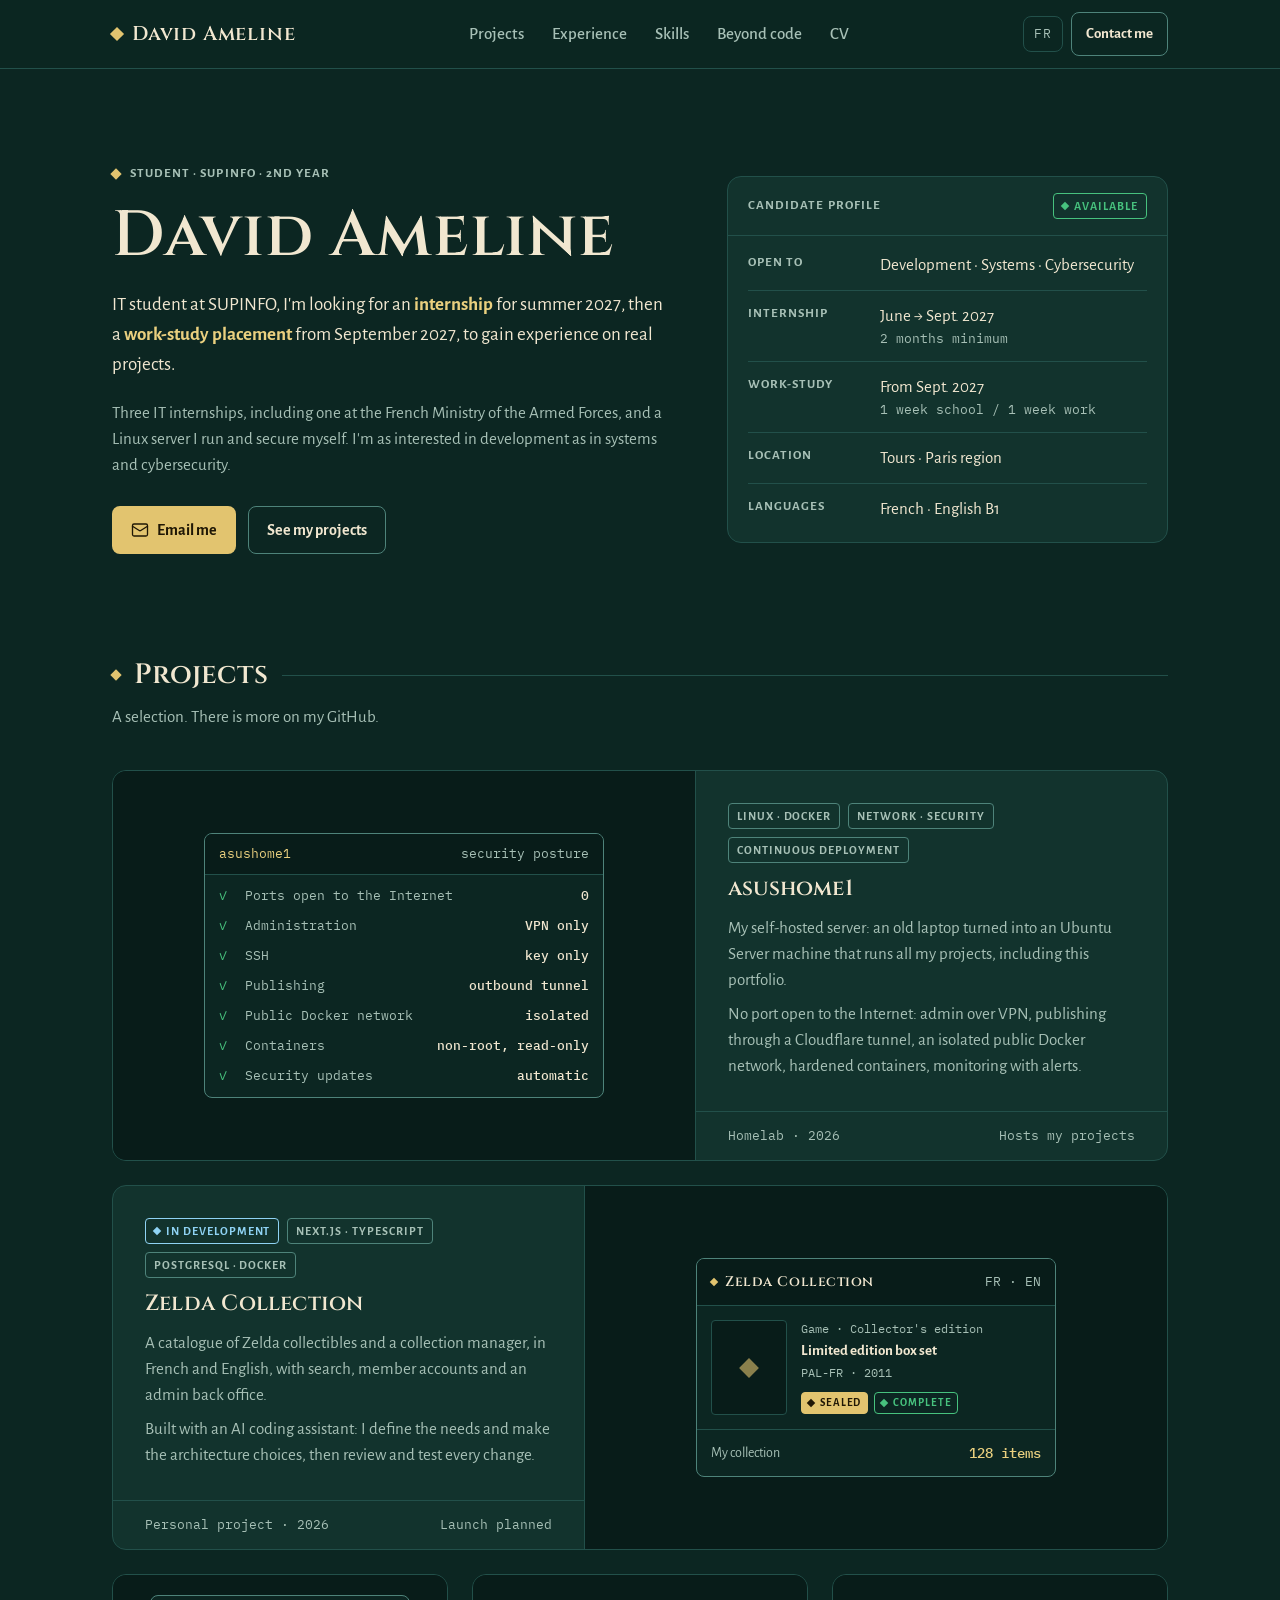
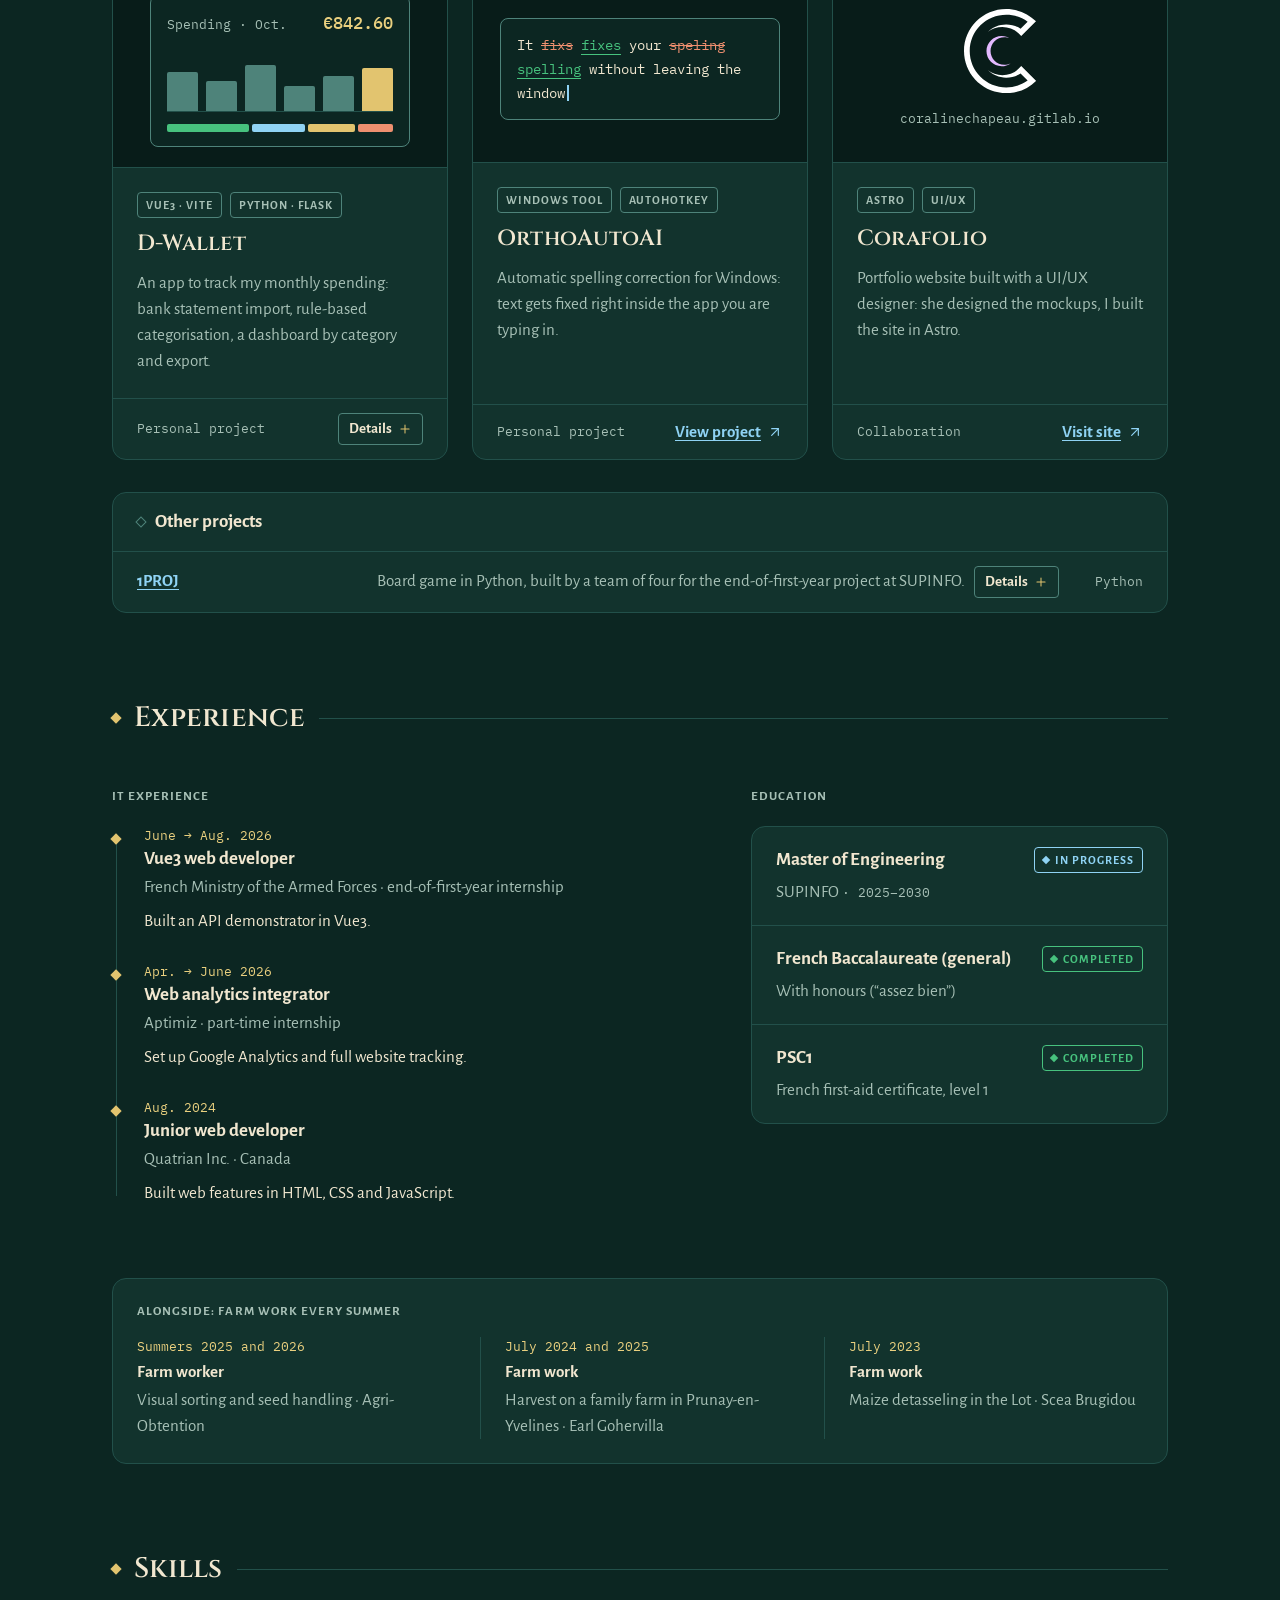
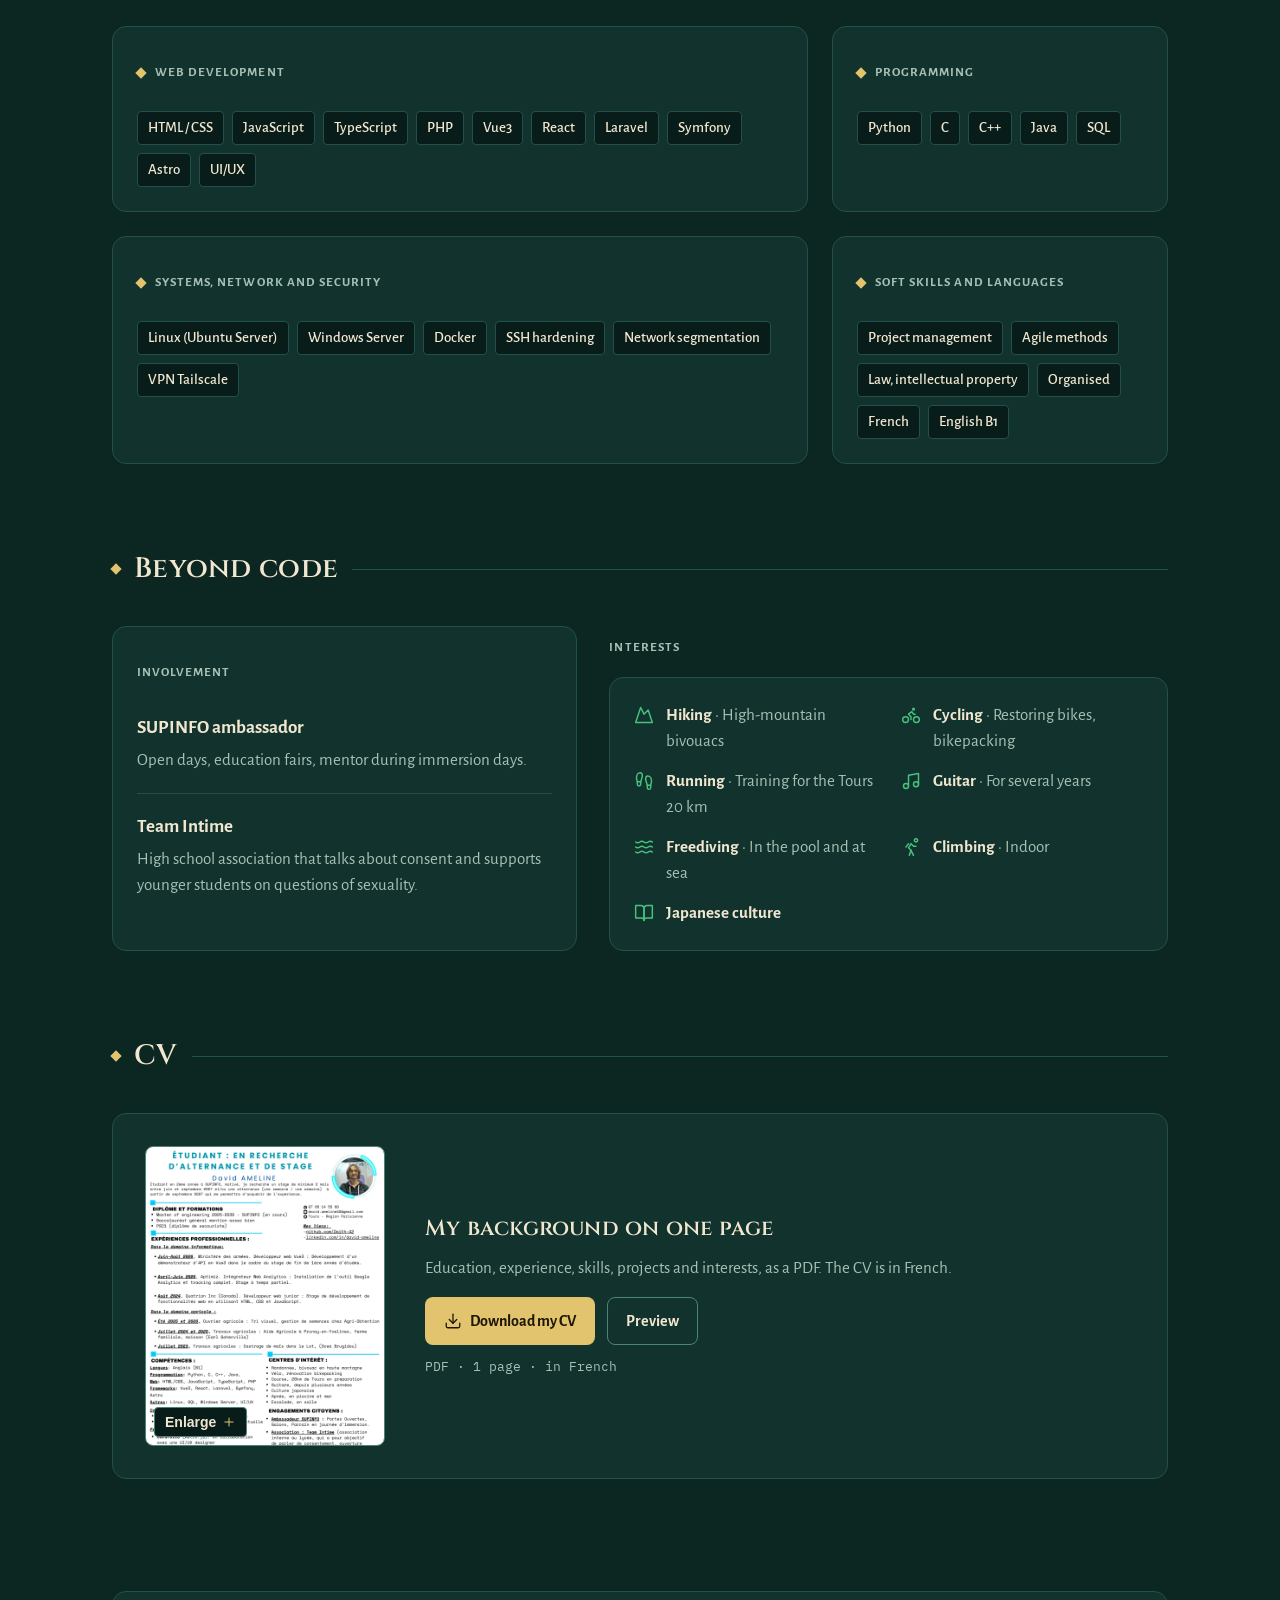
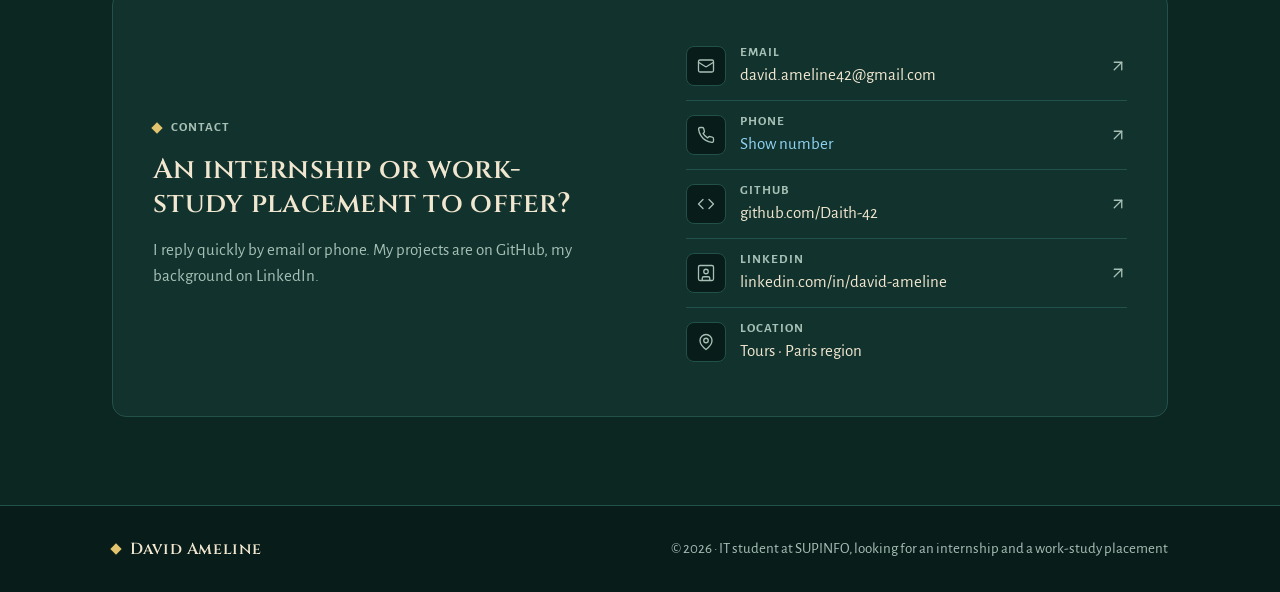
==== commit fbec681e: "correctif  compétences" ====
--- a/en/index.html
+++ b/en/index.html
@@ -501,13 +501,13 @@
           <div class="card card--wide">
             <h3 class="type-label muted"><span class="lozenge"></span>Systems, network and security</h3>
             <div class="tags">
-              <span class="tag">Linux (Ubuntu Server)</span><span class="tag">Windows Server</span><span class="tag">Docker</span><span class="tag">SSH hardening</span><span class="tag">UFW / iptables firewall</span><span class="tag">Network segmentation</span><span class="tag">VPN Tailscale</span><span class="tag">Cloudflare Tunnel · Zero Trust</span><span class="tag">DNS · DNSSEC · DMARC</span><span class="tag">Monitoring and alerting</span><span class="tag">Security headers (CSP)</span>
+              <span class="tag">Linux (Ubuntu Server)</span><span class="tag">Windows Server</span><span class="tag">Docker</span><span class="tag">SSH hardening</span><span class="tag">Network segmentation</span><span class="tag">VPN Tailscale</span>
             </div>
           </div>
           <div class="card">
             <h3 class="type-label muted"><span class="lozenge"></span>Soft skills and languages</h3>
             <div class="tags">
-              <span class="tag">Project management</span><span class="tag">Agile methods</span><span class="tag">Law, intellectual property</span><span class="tag">Determined</span><span class="tag">Organised</span><span class="tag">Curious</span><span class="tag">French</span><span class="tag">English B1</span>
+              <span class="tag">Project management</span><span class="tag">Agile methods</span><span class="tag">Law, intellectual property</span><span class="tag">Organised</span><span class="tag">French</span><span class="tag">English B1</span>
             </div>
           </div>
         </div>
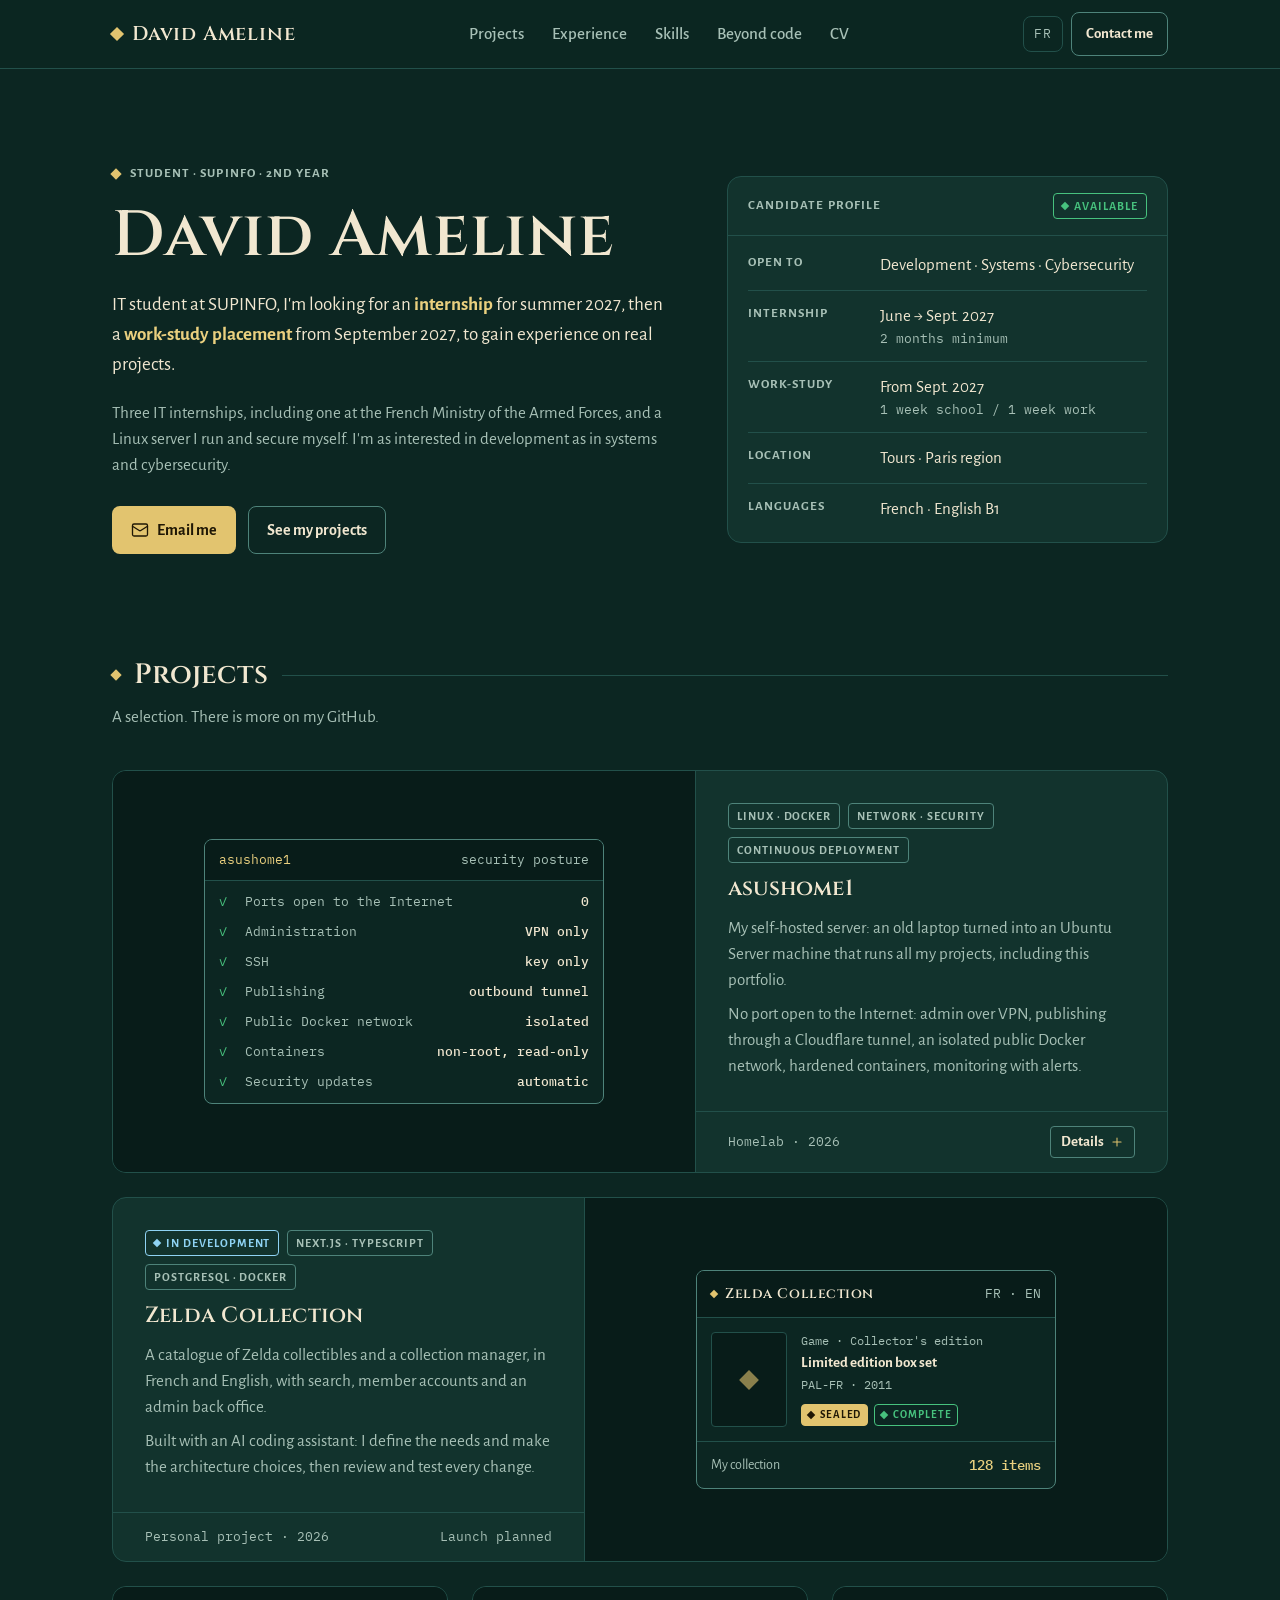
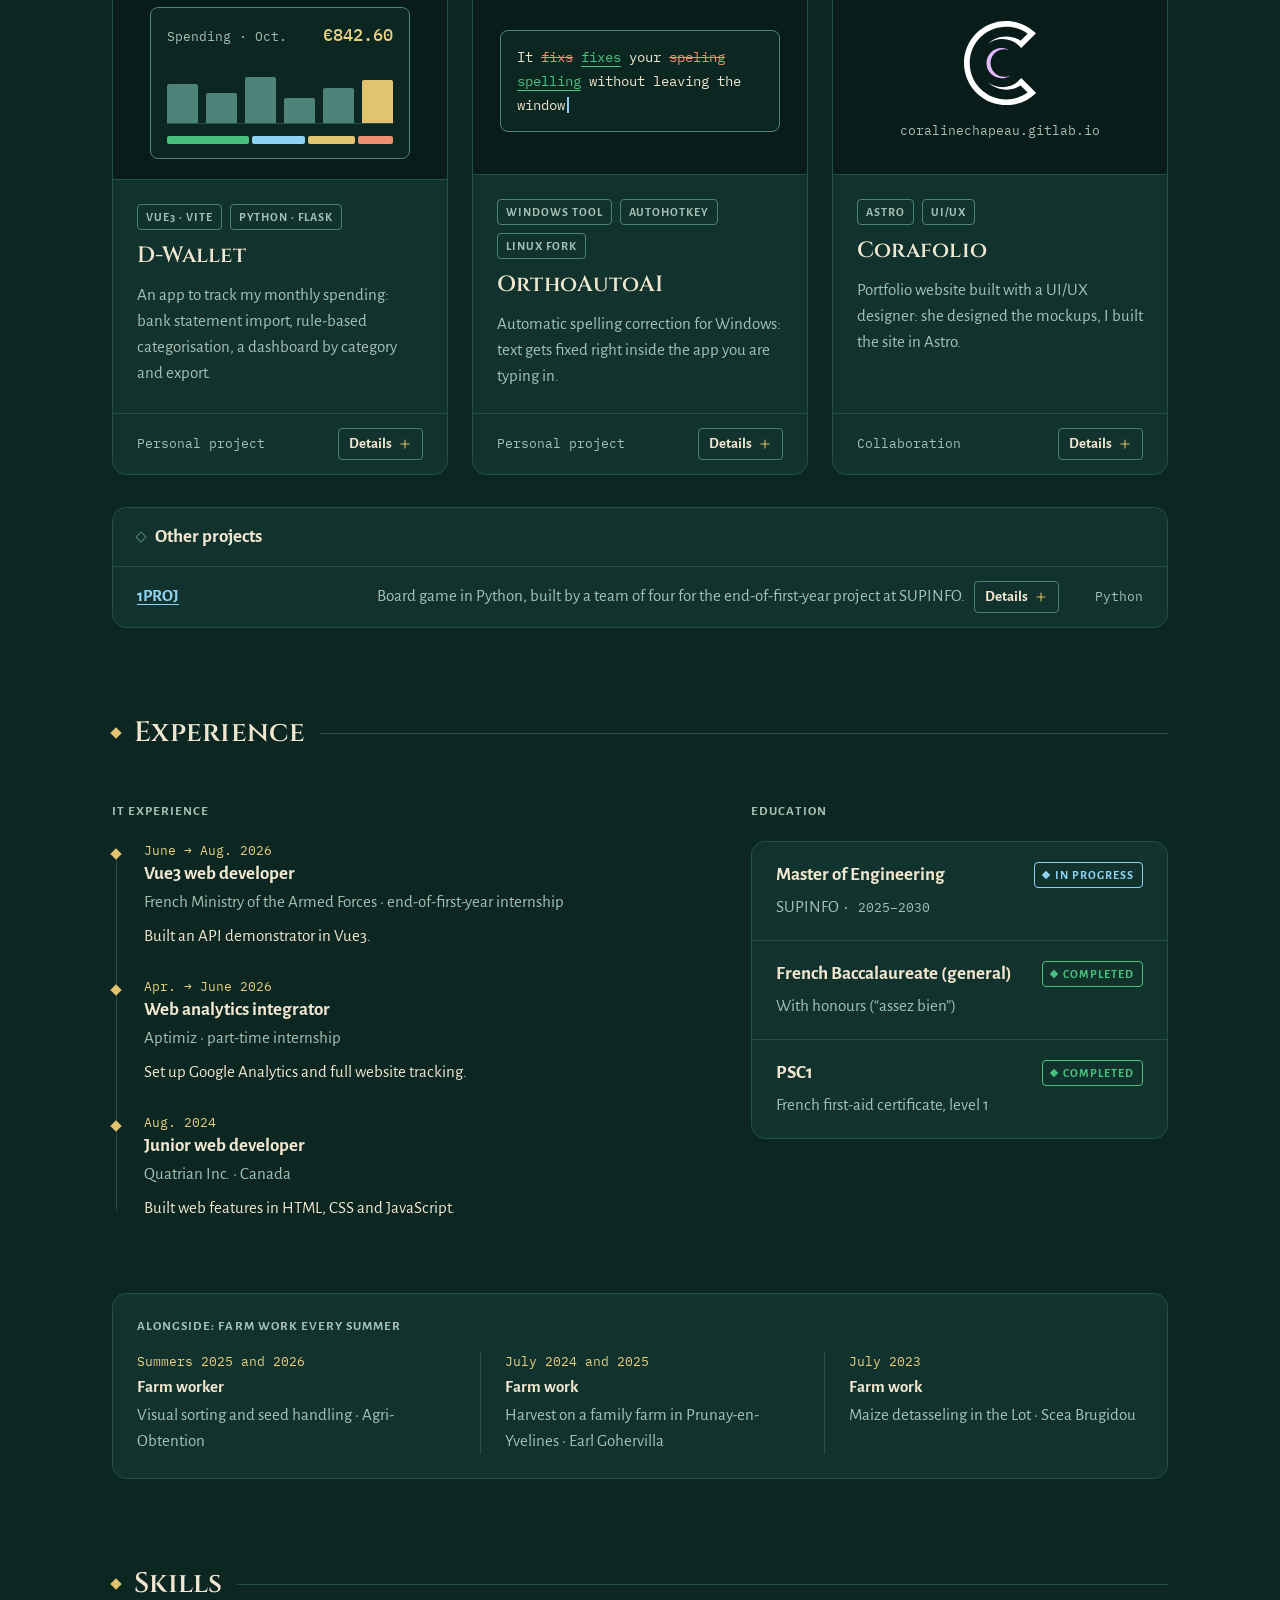
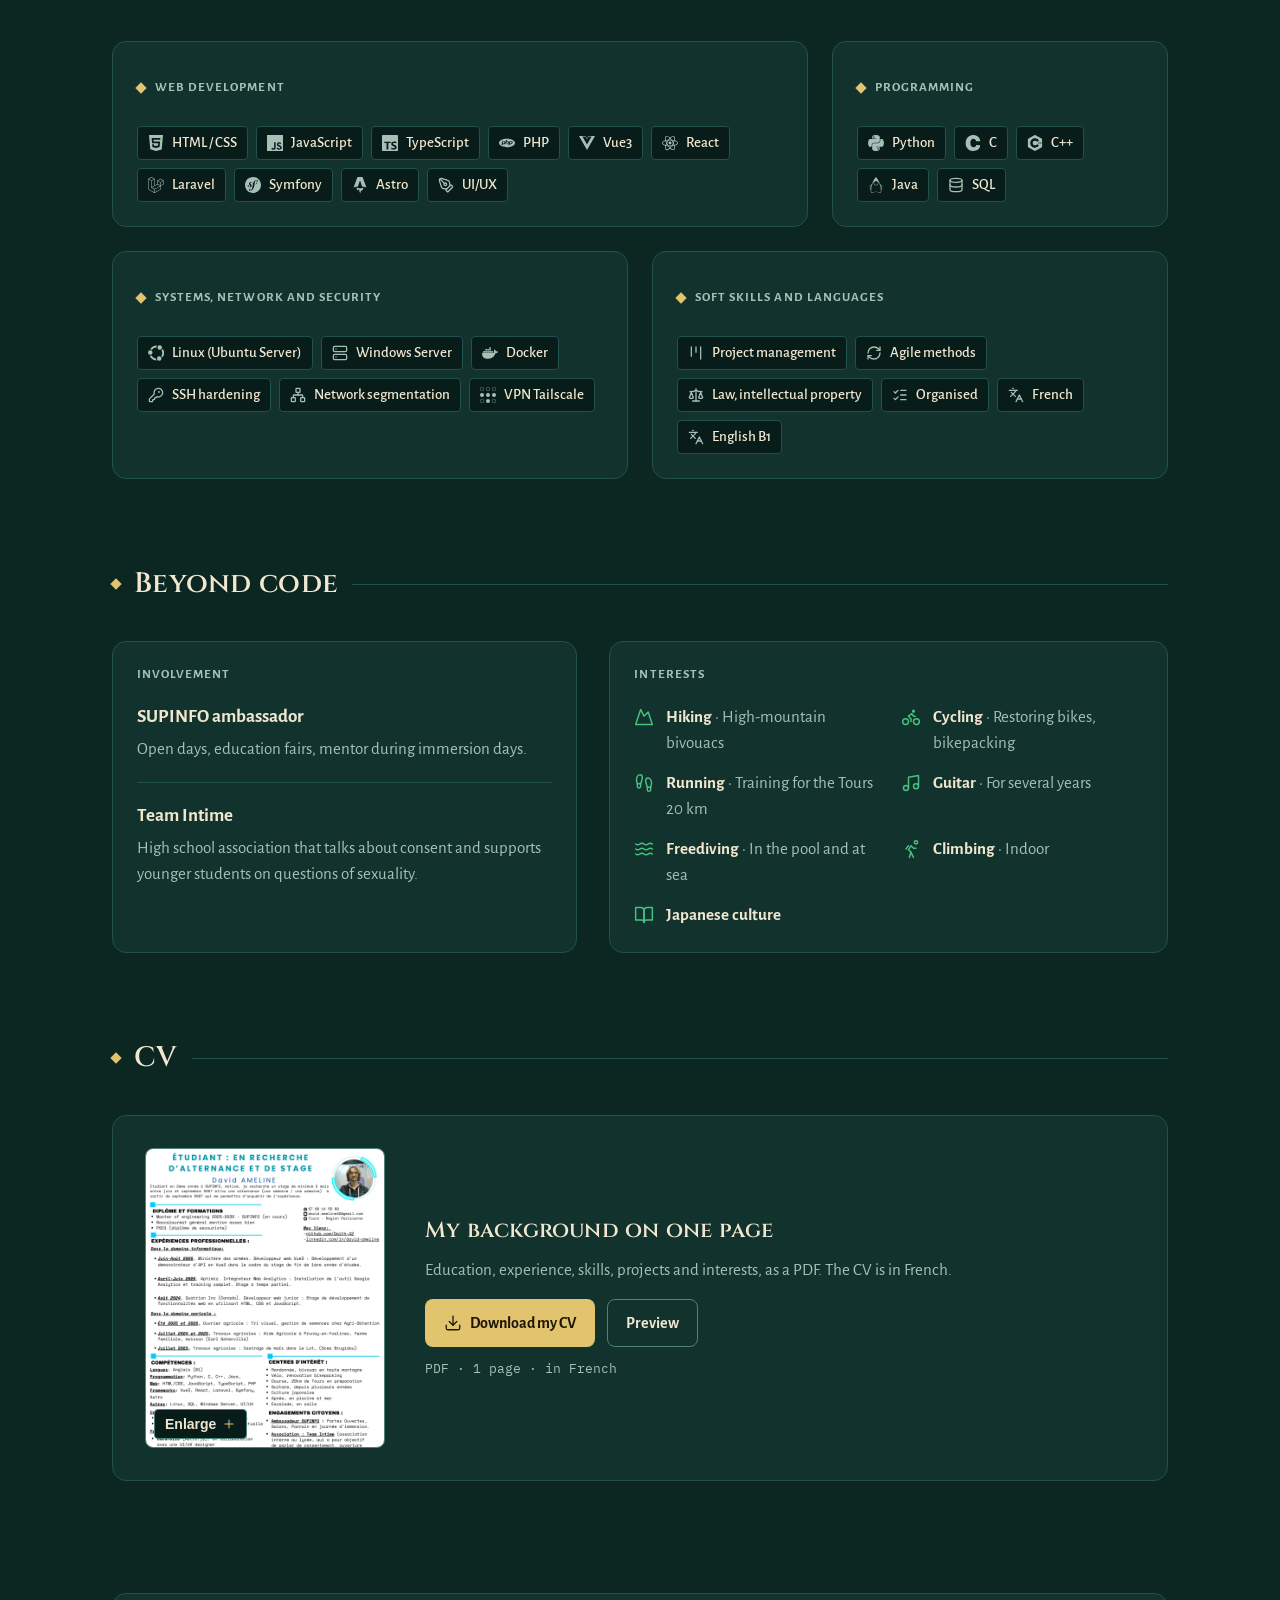
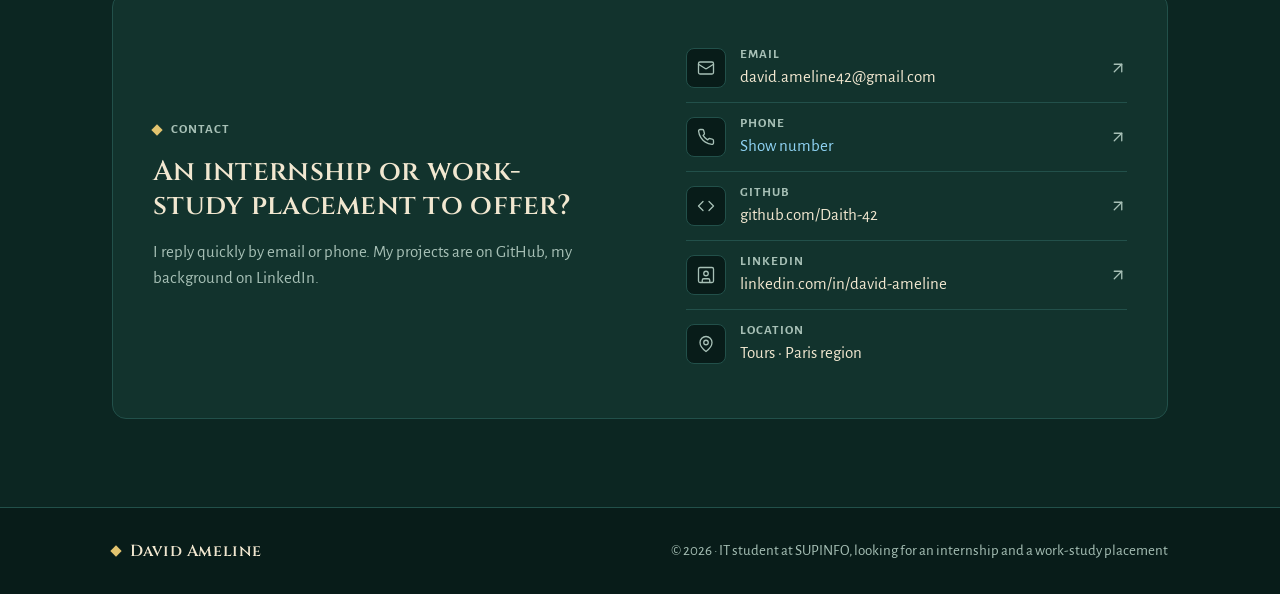
==== commit d050a17e: "fix retour utilisateur" ====
--- a/en/index.html
+++ b/en/index.html
@@ -103,7 +103,7 @@
   <link rel="preconnect" href="https://fonts.googleapis.com">
   <link rel="preconnect" href="https://fonts.gstatic.com" crossorigin>
   <link href="https://fonts.googleapis.com/css2?family=Alegreya+Sans:wght@400;500;700&family=Cinzel:wght@600&family=IBM+Plex+Mono:wght@400;500&display=swap" rel="stylesheet">
-  <link rel="stylesheet" href="/styles.css?v=12f9e23f">
+  <link rel="stylesheet" href="/styles.css?v=4623df1e">
 </head>
 <body>
   <a class="skip" href="#contenu">Skip to content</a>
@@ -126,6 +126,33 @@
       <symbol id="i-book" viewBox="0 0 24 24" fill="none" stroke="currentColor" stroke-width="1.75" stroke-linecap="round" stroke-linejoin="round"><path d="M2 3h6a4 4 0 0 1 4 4v14a3 3 0 0 0-3-3H2z"/><path d="M22 3h-6a4 4 0 0 0-4 4v14a3 3 0 0 1 3-3h7z"/></symbol>
       <symbol id="i-waves" viewBox="0 0 24 24" fill="none" stroke="currentColor" stroke-width="1.75" stroke-linecap="round" stroke-linejoin="round"><path d="M2 6c.6.5 1.2 1 2.5 1C7 7 7 5 9.5 5c2.6 0 2.4 2 5 2 2.5 0 2.5-2 5-2 1.3 0 1.9.5 2.5 1"/><path d="M2 12c.6.5 1.2 1 2.5 1 2.5 0 2.5-2 5-2 2.6 0 2.4 2 5 2 2.5 0 2.5-2 5-2 1.3 0 1.9.5 2.5 1"/><path d="M2 18c.6.5 1.2 1 2.5 1 2.5 0 2.5-2 5-2 2.6 0 2.4 2 5 2 2.5 0 2.5-2 5-2 1.3 0 1.9.5 2.5 1"/></symbol>
       <symbol id="i-climb" viewBox="0 0 24 24" fill="none" stroke="currentColor" stroke-width="1.75" stroke-linecap="round" stroke-linejoin="round"><path d="M18 6a2 2 0 1 0 0-4 2 2 0 0 0 0 4"/><path d="m10 22 2-6-3-3 3-5 3 3h3"/><path d="M6 12 9 8"/><path d="m15 22-3-6"/></symbol>
+      <!-- Pictogrammes des compétences : Simple Icons (CC0) et Lucide (ISC) -->
+      <symbol id="sk-html" viewBox="0 0 24 24"><path fill="currentColor" d="M1.5 0h21l-1.91 21.563L11.977 24l-8.564-2.438L1.5 0zm7.031 9.75l-.232-2.718 10.059.003.23-2.622L5.412 4.41l.698 8.01h9.126l-.326 3.426-2.91.804-2.955-.81-.188-2.11H6.248l.33 4.171L12 19.351l5.379-1.443.744-8.157H8.531z"/></symbol>
+      <symbol id="sk-js" viewBox="0 0 24 24"><path fill="currentColor" d="M0 0h24v24H0V0zm22.034 18.276c-.175-1.095-.888-2.015-3.003-2.873-.736-.345-1.554-.585-1.797-1.14-.091-.33-.105-.51-.046-.705.15-.646.915-.84 1.515-.66.39.12.75.42.976.9 1.034-.676 1.034-.676 1.755-1.125-.27-.42-.404-.601-.586-.78-.63-.705-1.469-1.065-2.834-1.034l-.705.089c-.676.165-1.32.525-1.71 1.005-1.14 1.291-.811 3.541.569 4.471 1.365 1.02 3.361 1.244 3.616 2.205.24 1.17-.87 1.545-1.966 1.41-.811-.18-1.26-.586-1.755-1.336l-1.83 1.051c.21.48.45.689.81 1.109 1.74 1.756 6.09 1.666 6.871-1.004.029-.09.24-.705.074-1.65l.046.067zm-8.983-7.245h-2.248c0 1.938-.009 3.864-.009 5.805 0 1.232.063 2.363-.138 2.711-.33.689-1.18.601-1.566.48-.396-.196-.597-.466-.83-.855-.063-.105-.11-.196-.127-.196l-1.825 1.125c.305.63.75 1.172 1.324 1.517.855.51 2.004.675 3.207.405.783-.226 1.458-.691 1.811-1.411.51-.93.402-2.07.397-3.346.012-2.054 0-4.109 0-6.179l.004-.056z"/></symbol>
+      <symbol id="sk-ts" viewBox="0 0 24 24"><path fill="currentColor" d="M1.125 0C.502 0 0 .502 0 1.125v21.75C0 23.498.502 24 1.125 24h21.75c.623 0 1.125-.502 1.125-1.125V1.125C24 .502 23.498 0 22.875 0zm17.363 9.75c.612 0 1.154.037 1.627.111a6.38 6.38 0 0 1 1.306.34v2.458a3.95 3.95 0 0 0-.643-.361 5.093 5.093 0 0 0-.717-.26 5.453 5.453 0 0 0-1.426-.2c-.3 0-.573.028-.819.086a2.1 2.1 0 0 0-.623.242c-.17.104-.3.229-.393.374a.888.888 0 0 0-.14.49c0 .196.053.373.156.529.104.156.252.304.443.444s.423.276.696.41c.273.135.582.274.926.416.47.197.892.407 1.266.628.374.222.695.473.963.753.268.279.472.598.614.957.142.359.214.776.214 1.253 0 .657-.125 1.21-.373 1.656a3.033 3.033 0 0 1-1.012 1.085 4.38 4.38 0 0 1-1.487.596c-.566.12-1.163.18-1.79.18a9.916 9.916 0 0 1-1.84-.164 5.544 5.544 0 0 1-1.512-.493v-2.63a5.033 5.033 0 0 0 3.237 1.2c.333 0 .624-.03.872-.09.249-.06.456-.144.623-.25.166-.108.29-.234.373-.38a1.023 1.023 0 0 0-.074-1.089 2.12 2.12 0 0 0-.537-.5 5.597 5.597 0 0 0-.807-.444 27.72 27.72 0 0 0-1.007-.436c-.918-.383-1.602-.852-2.053-1.405-.45-.553-.676-1.222-.676-2.005 0-.614.123-1.141.369-1.582.246-.441.58-.804 1.004-1.089a4.494 4.494 0 0 1 1.47-.629 7.536 7.536 0 0 1 1.77-.201zm-15.113.188h9.563v2.166H9.506v9.646H6.789v-9.646H3.375z"/></symbol>
+      <symbol id="sk-php" viewBox="0 0 24 24"><path fill="currentColor" d="M7.01 10.207h-.944l-.515 2.648h.838c.556 0 .97-.105 1.242-.314.272-.21.455-.559.55-1.049.092-.47.05-.802-.124-.995-.175-.193-.523-.29-1.047-.29zM12 5.688C5.373 5.688 0 8.514 0 12s5.373 6.313 12 6.313S24 15.486 24 12c0-3.486-5.373-6.312-12-6.312zm-3.26 7.451c-.261.25-.575.438-.917.551-.336.108-.765.164-1.285.164H5.357l-.327 1.681H3.652l1.23-6.326h2.65c.797 0 1.378.209 1.744.628.366.418.476 1.002.33 1.752a2.836 2.836 0 0 1-.305.847c-.143.255-.33.49-.561.703zm4.024.715l.543-2.799c.063-.318.039-.536-.068-.651-.107-.116-.336-.174-.687-.174H11.46l-.704 3.625H9.388l1.23-6.327h1.367l-.327 1.682h1.218c.767 0 1.295.134 1.586.401s.378.7.263 1.299l-.572 2.944h-1.389zm7.597-2.265a2.782 2.782 0 0 1-.305.847c-.143.255-.33.49-.561.703a2.44 2.44 0 0 1-.917.551c-.336.108-.765.164-1.286.164h-1.18l-.327 1.682h-1.378l1.23-6.326h2.649c.797 0 1.378.209 1.744.628.366.417.477 1.001.331 1.751zM17.766 10.207h-.943l-.516 2.648h.838c.557 0 .971-.105 1.242-.314.272-.21.455-.559.551-1.049.092-.47.049-.802-.125-.995s-.524-.29-1.047-.29z"/></symbol>
+      <symbol id="sk-vue" viewBox="0 0 24 24"><path fill="currentColor" d="M24,1.61H14.06L12,5.16,9.94,1.61H0L12,22.39ZM12,14.08,5.16,2.23H9.59L12,6.41l2.41-4.18h4.43Z"/></symbol>
+      <symbol id="sk-react" viewBox="0 0 24 24"><path fill="currentColor" d="M14.23 12.004a2.236 2.236 0 0 1-2.235 2.236 2.236 2.236 0 0 1-2.236-2.236 2.236 2.236 0 0 1 2.235-2.236 2.236 2.236 0 0 1 2.236 2.236zm2.648-10.69c-1.346 0-3.107.96-4.888 2.622-1.78-1.653-3.542-2.602-4.887-2.602-.41 0-.783.093-1.106.278-1.375.793-1.683 3.264-.973 6.365C1.98 8.917 0 10.42 0 12.004c0 1.59 1.99 3.097 5.043 4.03-.704 3.113-.39 5.588.988 6.38.32.187.69.275 1.102.275 1.345 0 3.107-.96 4.888-2.624 1.78 1.654 3.542 2.603 4.887 2.603.41 0 .783-.09 1.106-.275 1.374-.792 1.683-3.263.973-6.365C22.02 15.096 24 13.59 24 12.004c0-1.59-1.99-3.097-5.043-4.032.704-3.11.39-5.587-.988-6.38-.318-.184-.688-.277-1.092-.278zm-.005 1.09v.006c.225 0 .406.044.558.127.666.382.955 1.835.73 3.704-.054.46-.142.945-.25 1.44-.96-.236-2.006-.417-3.107-.534-.66-.905-1.345-1.727-2.035-2.447 1.592-1.48 3.087-2.292 4.105-2.295zm-9.77.02c1.012 0 2.514.808 4.11 2.28-.686.72-1.37 1.537-2.02 2.442-1.107.117-2.154.298-3.113.538-.112-.49-.195-.964-.254-1.42-.23-1.868.054-3.32.714-3.707.19-.09.4-.127.563-.132zm4.882 3.05c.455.468.91.992 1.36 1.564-.44-.02-.89-.034-1.345-.034-.46 0-.915.01-1.36.034.44-.572.895-1.096 1.345-1.565zM12 8.1c.74 0 1.477.034 2.202.093.406.582.802 1.203 1.183 1.86.372.64.71 1.29 1.018 1.946-.308.655-.646 1.31-1.013 1.95-.38.66-.773 1.288-1.18 1.87-.728.063-1.466.098-2.21.098-.74 0-1.477-.035-2.202-.093-.406-.582-.802-1.204-1.183-1.86-.372-.64-.71-1.29-1.018-1.946.303-.657.646-1.313 1.013-1.954.38-.66.773-1.286 1.18-1.868.728-.064 1.466-.098 2.21-.098zm-3.635.254c-.24.377-.48.763-.704 1.16-.225.39-.435.782-.635 1.174-.265-.656-.49-1.31-.676-1.947.64-.15 1.315-.283 2.015-.386zm7.26 0c.695.103 1.365.23 2.006.387-.18.632-.405 1.282-.66 1.933-.2-.39-.41-.783-.64-1.174-.225-.392-.465-.774-.705-1.146zm3.063.675c.484.15.944.317 1.375.498 1.732.74 2.852 1.708 2.852 2.476-.005.768-1.125 1.74-2.857 2.475-.42.18-.88.342-1.355.493-.28-.958-.646-1.956-1.1-2.98.45-1.017.81-2.01 1.085-2.964zm-13.395.004c.278.96.645 1.957 1.1 2.98-.45 1.017-.812 2.01-1.086 2.964-.484-.15-.944-.318-1.37-.5-1.732-.737-2.852-1.706-2.852-2.474 0-.768 1.12-1.742 2.852-2.476.42-.18.88-.342 1.356-.494zm11.678 4.28c.265.657.49 1.312.676 1.948-.64.157-1.316.29-2.016.39.24-.375.48-.762.705-1.158.225-.39.435-.788.636-1.18zm-9.945.02c.2.392.41.783.64 1.175.23.39.465.772.705 1.143-.695-.102-1.365-.23-2.006-.386.18-.63.406-1.282.66-1.933zM17.92 16.32c.112.493.2.968.254 1.423.23 1.868-.054 3.32-.714 3.708-.147.09-.338.128-.563.128-1.012 0-2.514-.807-4.11-2.28.686-.72 1.37-1.536 2.02-2.44 1.107-.118 2.154-.3 3.113-.54zm-11.83.01c.96.234 2.006.415 3.107.532.66.905 1.345 1.727 2.035 2.446-1.595 1.483-3.092 2.295-4.11 2.295-.22-.005-.406-.05-.553-.132-.666-.38-.955-1.834-.73-3.703.054-.46.142-.944.25-1.438zm4.56.64c.44.02.89.034 1.345.034.46 0 .915-.01 1.36-.034-.44.572-.895 1.095-1.345 1.565-.455-.47-.91-.993-1.36-1.565z"/></symbol>
+      <symbol id="sk-laravel" viewBox="0 0 24 24"><path fill="currentColor" d="M23.642 5.43a.364.364 0 01.014.1v5.149c0 .135-.073.26-.189.326l-4.323 2.49v4.934a.378.378 0 01-.188.326L9.93 23.949a.316.316 0 01-.066.027c-.008.002-.016.008-.024.01a.348.348 0 01-.192 0c-.011-.002-.02-.008-.03-.012-.02-.008-.042-.014-.062-.025L.533 18.755a.376.376 0 01-.189-.326V2.974c0-.033.005-.066.014-.098.003-.012.01-.02.014-.032a.369.369 0 01.023-.058c.004-.013.015-.022.023-.033l.033-.045c.012-.01.025-.018.037-.027.014-.012.027-.024.041-.034H.53L5.043.05a.375.375 0 01.375 0L9.93 2.647h.002c.015.01.027.021.04.033l.038.027c.013.014.02.03.033.045.008.011.02.021.025.033.01.02.017.038.024.058.003.011.01.021.013.032.01.031.014.064.014.098v9.652l3.76-2.164V5.527c0-.033.004-.066.013-.098.003-.01.01-.02.013-.032a.487.487 0 01.024-.059c.007-.012.018-.02.025-.033.012-.015.021-.03.033-.043.012-.012.025-.02.037-.028.014-.01.026-.023.041-.032h.001l4.513-2.598a.375.375 0 01.375 0l4.513 2.598c.016.01.027.021.042.031.012.01.025.018.036.028.013.014.022.03.034.044.008.012.019.021.024.033.011.02.018.04.024.06.006.01.012.021.015.032zm-.74 5.032V6.179l-1.578.908-2.182 1.256v4.283zm-4.51 7.75v-4.287l-2.147 1.225-6.126 3.498v4.325zM1.093 3.624v14.588l8.273 4.761v-4.325l-4.322-2.445-.002-.003H5.04c-.014-.01-.025-.021-.04-.031-.011-.01-.024-.018-.035-.027l-.001-.002c-.013-.012-.021-.025-.031-.04-.01-.011-.021-.022-.028-.036h-.002c-.008-.014-.013-.031-.02-.047-.006-.016-.014-.027-.018-.043a.49.49 0 01-.008-.057c-.002-.014-.006-.027-.006-.041V5.789l-2.18-1.257zM5.23.81L1.47 2.974l3.76 2.164 3.758-2.164zm1.956 13.505l2.182-1.256V3.624l-1.58.91-2.182 1.255v9.435zm11.581-10.95l-3.76 2.163 3.76 2.163 3.759-2.164zm-.376 4.978L16.21 7.087 14.63 6.18v4.283l2.182 1.256 1.58.908zm-8.65 9.654l5.514-3.148 2.756-1.572-3.757-2.163-4.323 2.489-3.941 2.27z"/></symbol>
+      <symbol id="sk-symfony" viewBox="0 0 24 24"><path fill="currentColor" d="M24 12c0 6.628-5.372 12-12 12S0 18.628 0 12 5.372 0 12 0s12 5.372 12 12zm-6.753-7.561c-1.22.042-2.283.715-3.075 1.644-.878 1.02-1.461 2.229-1.881 3.461-.753-.614-1.332-1.414-2.539-1.761-.966-.297-2.015-.105-2.813.514-.41.319-.71.757-.861 1.254-.36 1.176.381 2.225.719 2.6l.737.79c.15.154.519.56.339 1.138-.193.631-.951 1.037-1.732.799-.348-.106-.848-.366-.734-.73.045-.15.152-.263.21-.391.052-.11.077-.194.095-.242.141-.465-.053-1.07-.551-1.223-.465-.143-.939-.03-1.125.566-.209.68.117 1.913 1.86 2.449 2.04.628 3.765-.484 4.009-1.932.153-.907-.255-1.582-1.006-2.447l-.612-.677c-.371-.37-.497-1.002-.114-1.485.324-.409.785-.584 1.539-.379 1.103.3 1.594 1.063 2.412 1.68-.338 1.11-.56 2.223-.759 3.222l-.123.746c-.585 3.07-1.033 4.757-2.194 5.726-.234.166-.57.416-1.073.434-.266.005-.352-.176-.355-.257-.006-.184.15-.271.255-.353.154-.083.39-.224.372-.674-.016-.532-.456-.994-1.094-.973-.477.017-1.203.465-1.176 1.286.028.85.819 1.485 2.012 1.444.638-.021 2.062-.281 3.464-1.949 1.633-1.911 2.09-4.101 2.434-5.706l.383-2.116c.213.024.441.042.69.048 2.032.044 3.049-1.01 3.064-1.776.01-.464-.304-.921-.744-.91-.386.009-.718.278-.806.654-.094.428.646.813.068 1.189-.41.266-1.146.452-2.184.3l.188-1.042c.386-1.976.859-4.407 2.661-4.467.132-.007.612.006.623.323.003.105-.022.134-.147.375-.115.155-.174.345-.168.537.017.504.4.836.957.816.743-.023.955-.748.945-1.119-.032-.874-.952-1.424-2.17-1.386z"/></symbol>
+      <symbol id="sk-astro" viewBox="0 0 24 24"><path fill="currentColor" d="M8.358 20.162c-1.186-1.07-1.532-3.316-1.038-4.944.856 1.026 2.043 1.352 3.272 1.535 1.897.283 3.76.177 5.522-.678.202-.098.388-.229.608-.36.166.473.209.95.151 1.437-.14 1.185-.738 2.1-1.688 2.794-.38.277-.782.525-1.175.787-1.205.804-1.531 1.747-1.078 3.119l.044.148a3.158 3.158 0 0 1-1.407-1.188 3.31 3.31 0 0 1-.544-1.815c-.004-.32-.004-.642-.048-.958-.106-.769-.472-1.113-1.161-1.133-.707-.02-1.267.411-1.415 1.09-.012.053-.028.104-.045.165h.002zm-5.961-4.445s3.24-1.575 6.49-1.575l2.451-7.565c.092-.366.36-.614.662-.614.302 0 .57.248.662.614l2.45 7.565c3.85 0 6.491 1.575 6.491 1.575L16.088.727C15.93.285 15.663 0 15.303 0H8.697c-.36 0-.615.285-.784.727l-5.516 14.99z"/></symbol>
+      <symbol id="sk-uiux" viewBox="0 0 24 24"><g fill="none" stroke="currentColor" stroke-width="1.9" stroke-linecap="round" stroke-linejoin="round"><path d="m18 13-.654-4.736a4 4 0 00-2.756-3.266l-9.163-2.9a2 2 0 00-2.017.493l-.82.819a2 2 0 00-.492 2.017l2.9 9.163a4 4 0 003.266 2.756L13 18"/><path d="M18.648 12.352a1.205 1.205 0 011.704 0l1.296 1.296a1.205 1.205 0 010 1.704l-6.296 6.296a1.205 1.205 0 01-1.704 0l-1.296-1.296a1.205 1.205 0 010-1.704z"/><path d="m3 3 6.586 6.586"/><circle cx="11" cy="11" r="2"/></g></symbol>
+      <symbol id="sk-python" viewBox="0 0 24 24"><path fill="currentColor" d="M11.858 0c-.978.005-1.913.088-2.736.234C6.7.662 6.26 1.558 6.26 3.21v2.182h5.725v.727H4.111c-1.664 0-3.121 1-3.577 2.903-.526 2.181-.549 3.542 0 5.82.407 1.694 1.379 2.902 3.043 2.902h1.969v-2.616c0-1.89 1.635-3.557 3.576-3.557h5.72c1.591 0 2.862-1.31 2.862-2.91v-5.45c0-1.553-1.309-2.718-2.863-2.977A18 18 0 0 0 11.858 0M8.762 1.755c.591 0 1.074.491 1.074 1.095 0 .601-.483 1.087-1.074 1.087A1.08 1.08 0 0 1 7.688 2.85c0-.604.48-1.095 1.074-1.095m9.656 4.364v2.543c0 1.971-1.671 3.63-3.577 3.63H9.122c-1.566 0-2.862 1.34-2.862 2.91v5.452c0 1.551 1.349 2.464 2.862 2.91 1.813.532 3.55.628 5.72 0 1.44-.418 2.862-1.258 2.862-2.91V18.47h-5.719v-.727h8.582c1.664 0 2.284-1.16 2.862-2.903.598-1.793.573-3.518 0-5.819-.41-1.656-1.196-2.903-2.862-2.903zm-3.216 13.807a1.08 1.08 0 0 1 1.074 1.088c0 .604-.48 1.094-1.074 1.094-.592 0-1.075-.49-1.075-1.094 0-.601.483-1.088 1.075-1.088"/></symbol>
+      <symbol id="sk-c" viewBox="0 0 24 24"><path fill="currentColor" d="M16.5921 9.1962s-.354-3.298-3.627-3.39c-3.2741-.09-4.9552 2.474-4.9552 6.14 0 3.6651 1.858 6.5972 5.0451 6.5972 3.184 0 3.5381-3.665 3.5381-3.665l6.1041.365s.36 3.31-2.196 5.836c-2.552 2.5241-5.6901 2.9371-7.8762 2.9201-2.19-.017-5.2261.034-8.1602-2.97-2.938-3.0101-3.436-5.9302-3.436-8.8002 0-2.8701.556-6.6702 4.047-9.5502C7.444.72 9.849 0 12.254 0c10.0422 0 10.7172 9.2602 10.7172 9.2602z"/></symbol>
+      <symbol id="sk-cpp" viewBox="0 0 24 24"><path fill="currentColor" d="M22.394 6c-.167-.29-.398-.543-.652-.69L12.926.22c-.509-.294-1.34-.294-1.848 0L2.26 5.31c-.508.293-.923 1.013-.923 1.6v10.18c0 .294.104.62.271.91.167.29.398.543.652.69l8.816 5.09c.508.293 1.34.293 1.848 0l8.816-5.09c.254-.147.485-.4.652-.69.167-.29.27-.616.27-.91V6.91c.003-.294-.1-.62-.268-.91zM12 19.11c-3.92 0-7.109-3.19-7.109-7.11 0-3.92 3.19-7.11 7.11-7.11a7.133 7.133 0 016.156 3.553l-3.076 1.78a3.567 3.567 0 00-3.08-1.78A3.56 3.56 0 008.444 12 3.56 3.56 0 0012 15.555a3.57 3.57 0 003.08-1.778l3.078 1.78A7.135 7.135 0 0112 19.11zm7.11-6.715h-.79v.79h-.79v-.79h-.79v-.79h.79v-.79h.79v.79h.79zm2.962 0h-.79v.79h-.79v-.79h-.79v-.79h.79v-.79h.79v.79h.79z"/></symbol>
+      <symbol id="sk-java" viewBox="0 0 24 24"><path fill="currentColor" d="M11.915 0 11.7.215C9.515 2.4 7.47 6.39 6.046 10.483c-1.064 1.024-3.633 2.81-3.711 3.551-.093.87 1.746 2.611 1.55 3.235-.198.625-1.304 1.408-1.014 1.939.1.188.823.011 1.277-.491a13.389 13.389 0 0 0-.017 2.14c.076.906.27 1.668.643 2.232.372.563.956.911 1.667.911.397 0 .727-.114 1.024-.264.298-.149.571-.33.91-.5.68-.34 1.634-.666 3.53-.604 1.903.062 2.872.39 3.559.704.687.314 1.15.664 1.925.664.767 0 1.395-.336 1.807-.9.412-.563.631-1.33.72-2.24.06-.623.055-1.32 0-2.066.454.45 1.117.604 1.213.424.29-.53-.816-1.314-1.013-1.937-.198-.624 1.642-2.366 1.549-3.236-.08-.748-2.707-2.568-3.748-3.586C16.428 6.374 14.308 2.394 12.13.215zm.175 6.038a2.95 2.95 0 0 1 2.943 2.942 2.95 2.95 0 0 1-2.943 2.943A2.95 2.95 0 0 1 9.148 8.98a2.95 2.95 0 0 1 2.942-2.942zM8.685 7.983a3.515 3.515 0 0 0-.145.997c0 1.951 1.6 3.55 3.55 3.55 1.95 0 3.55-1.598 3.55-3.55 0-.329-.046-.648-.132-.951.334.095.64.208.915.336a42.699 42.699 0 0 1 2.042 5.829c.678 2.545 1.01 4.92.846 6.607-.082.844-.29 1.51-.606 1.94-.315.431-.713.651-1.315.651-.593 0-.932-.27-1.673-.61-.741-.338-1.825-.694-3.792-.758-1.974-.064-3.073.293-3.821.669-.375.188-.659.373-.911.5s-.466.2-.752.2c-.53 0-.876-.209-1.16-.64-.285-.43-.474-1.101-.545-1.948-.141-1.693.176-4.069.823-6.614a43.155 43.155 0 0 1 1.934-5.783c.348-.167.749-.31 1.192-.425zm-3.382 4.362a.216.216 0 0 1 .13.031c-.166.56-.323 1.116-.463 1.665a33.849 33.849 0 0 0-.547 2.555 3.9 3.9 0 0 0-.2-.39c-.58-1.012-.914-1.642-1.16-2.08.315-.24 1.679-1.755 2.24-1.781zm13.394.01c.562.027 1.926 1.543 2.24 1.783-.246.438-.58 1.068-1.16 2.08a4.428 4.428 0 0 0-.163.309 32.354 32.354 0 0 0-.562-2.49 40.579 40.579 0 0 0-.482-1.652.216.216 0 0 1 .127-.03z"/></symbol>
+      <symbol id="sk-sql" viewBox="0 0 24 24"><g fill="none" stroke="currentColor" stroke-width="1.9" stroke-linecap="round" stroke-linejoin="round"><ellipse cx="12" cy="5" rx="9" ry="3"/><path d="M3 5V19A9 3 0 0 0 21 19V5"/><path d="M3 12A9 3 0 0 0 21 12"/></g></symbol>
+      <symbol id="sk-ubuntu" viewBox="0 0 24 24"><path fill="currentColor" d="M17.61.455a3.41 3.41 0 0 0-3.41 3.41 3.41 3.41 0 0 0 3.41 3.41 3.41 3.41 0 0 0 3.41-3.41 3.41 3.41 0 0 0-3.41-3.41zM12.92.8C8.923.777 5.137 2.941 3.148 6.451a4.5 4.5 0 0 1 .26-.007 4.92 4.92 0 0 1 2.585.737A8.316 8.316 0 0 1 12.688 3.6 4.944 4.944 0 0 1 13.723.834 11.008 11.008 0 0 0 12.92.8zm9.226 4.994a4.915 4.915 0 0 1-1.918 2.246 8.36 8.36 0 0 1-.273 8.303 4.89 4.89 0 0 1 1.632 2.54 11.156 11.156 0 0 0 .559-13.089zM3.41 7.932A3.41 3.41 0 0 0 0 11.342a3.41 3.41 0 0 0 3.41 3.409 3.41 3.41 0 0 0 3.41-3.41 3.41 3.41 0 0 0-3.41-3.41zm2.027 7.866a4.908 4.908 0 0 1-2.915.358 11.1 11.1 0 0 0 7.991 6.698 11.234 11.234 0 0 0 2.422.249 4.879 4.879 0 0 1-.999-2.85 8.484 8.484 0 0 1-.836-.136 8.304 8.304 0 0 1-5.663-4.32zm11.405.928a3.41 3.41 0 0 0-3.41 3.41 3.41 3.41 0 0 0 3.41 3.41 3.41 3.41 0 0 0 3.41-3.41 3.41 3.41 0 0 0-3.41-3.41z"/></symbol>
+      <symbol id="sk-server" viewBox="0 0 24 24"><g fill="none" stroke="currentColor" stroke-width="1.9" stroke-linecap="round" stroke-linejoin="round"><rect width="20" height="8" x="2" y="2" rx="2" ry="2"/><rect width="20" height="8" x="2" y="14" rx="2" ry="2"/><line x1="6" x2="6.01" y1="6" y2="6"/><line x1="6" x2="6.01" y1="18" y2="18"/></g></symbol>
+      <symbol id="sk-docker" viewBox="0 0 24 24"><path fill="currentColor" d="M13.983 11.078h2.119a.186.186 0 00.186-.185V9.006a.186.186 0 00-.186-.186h-2.119a.185.185 0 00-.185.185v1.888c0 .102.083.185.185.185m-2.954-5.43h2.118a.186.186 0 00.186-.186V3.574a.186.186 0 00-.186-.185h-2.118a.185.185 0 00-.185.185v1.888c0 .102.082.185.185.185m0 2.716h2.118a.187.187 0 00.186-.186V6.29a.186.186 0 00-.186-.185h-2.118a.185.185 0 00-.185.185v1.887c0 .102.082.185.185.186m-2.93 0h2.12a.186.186 0 00.184-.186V6.29a.185.185 0 00-.185-.185H8.1a.185.185 0 00-.185.185v1.887c0 .102.083.185.185.186m-2.964 0h2.119a.186.186 0 00.185-.186V6.29a.185.185 0 00-.185-.185H5.136a.186.186 0 00-.186.185v1.887c0 .102.084.185.186.186m5.893 2.715h2.118a.186.186 0 00.186-.185V9.006a.186.186 0 00-.186-.186h-2.118a.185.185 0 00-.185.185v1.888c0 .102.082.185.185.185m-2.93 0h2.12a.185.185 0 00.184-.185V9.006a.185.185 0 00-.184-.186h-2.12a.185.185 0 00-.184.185v1.888c0 .102.083.185.185.185m-2.964 0h2.119a.185.185 0 00.185-.185V9.006a.185.185 0 00-.184-.186h-2.12a.186.186 0 00-.186.186v1.887c0 .102.084.185.186.185m-2.92 0h2.12a.185.185 0 00.184-.185V9.006a.185.185 0 00-.184-.186h-2.12a.185.185 0 00-.184.185v1.888c0 .102.082.185.185.185M23.763 9.89c-.065-.051-.672-.51-1.954-.51-.338.001-.676.03-1.01.087-.248-1.7-1.653-2.53-1.716-2.566l-.344-.199-.226.327c-.284.438-.49.922-.612 1.43-.23.97-.09 1.882.403 2.661-.595.332-1.55.413-1.744.42H.751a.751.751 0 00-.75.748 11.376 11.376 0 00.692 4.062c.545 1.428 1.355 2.48 2.41 3.124 1.18.723 3.1 1.137 5.275 1.137.983.003 1.963-.086 2.93-.266a12.248 12.248 0 003.823-1.389c.98-.567 1.86-1.288 2.61-2.136 1.252-1.418 1.998-2.997 2.553-4.4h.221c1.372 0 2.215-.549 2.68-1.009.309-.293.55-.65.707-1.046l.098-.288Z"/></symbol>
+      <symbol id="sk-ssh" viewBox="0 0 24 24"><g fill="none" stroke="currentColor" stroke-width="1.9" stroke-linecap="round" stroke-linejoin="round"><path d="M2.586 17.414A2 2 0 0 0 2 18.828V21a1 1 0 0 0 1 1h3a1 1 0 0 0 1-1v-1a1 1 0 0 1 1-1h1a1 1 0 0 0 1-1v-1a1 1 0 0 1 1-1h.172a2 2 0 0 0 1.414-.586l.814-.814a6.5 6.5 0 1 0-4-4z"/><circle cx="16.5" cy="7.5" r=".5"/></g></symbol>
+      <symbol id="sk-network" viewBox="0 0 24 24"><g fill="none" stroke="currentColor" stroke-width="1.9" stroke-linecap="round" stroke-linejoin="round"><rect x="16" y="16" width="6" height="6" rx="1"/><rect x="2" y="16" width="6" height="6" rx="1"/><rect x="9" y="2" width="6" height="6" rx="1"/><path d="M5 16v-3a1 1 0 0 1 1-1h12a1 1 0 0 1 1 1v3"/><path d="M12 12V8"/></g></symbol>
+      <symbol id="sk-tailscale" viewBox="0 0 24 24"><path fill="currentColor" d="M24 12a3 3 0 1 1-6 0 3 3 0 0 1 6 0zm-9 9a3 3 0 1 1-6 0 3 3 0 0 1 6 0zm0-9a3 3 0 1 1-6 0 3 3 0 0 1 6 0zm6-6a3 3 0 1 1 0-6 3 3 0 0 1 0 6zm0-.5a2.5 2.5 0 1 0 0-5 2.5 2.5 0 0 0 0 5zM3 24a3 3 0 1 1 0-6 3 3 0 0 1 0 6zm0-.5a2.5 2.5 0 1 0 0-5 2.5 2.5 0 0 0 0 5zm18 .5a3 3 0 1 1 0-6 3 3 0 0 1 0 6zm0-.5a2.5 2.5 0 1 0 0-5 2.5 2.5 0 0 0 0 5zM6 12a3 3 0 1 1-6 0 3 3 0 0 1 6 0zm9-9a3 3 0 1 1-6 0 3 3 0 0 1 6 0zm-3 2.5a2.5 2.5 0 1 0 0-5 2.5 2.5 0 0 0 0 5zM6 3a3 3 0 1 1-6 0 3 3 0 0 1 6 0zM3 5.5a2.5 2.5 0 1 0 0-5 2.5 2.5 0 0 0 0 5z"/></symbol>
+      <symbol id="sk-project" viewBox="0 0 24 24"><g fill="none" stroke="currentColor" stroke-width="1.9" stroke-linecap="round" stroke-linejoin="round"><path d="M5 3v14"/><path d="M12 3v8"/><path d="M19 3v18"/></g></symbol>
+      <symbol id="sk-agile" viewBox="0 0 24 24"><g fill="none" stroke="currentColor" stroke-width="1.9" stroke-linecap="round" stroke-linejoin="round"><path d="M3 12a9 9 0 0 1 9-9 9.75 9.75 0 0 1 6.74 2.74L21 8"/><path d="M21 3v5h-5"/><path d="M21 12a9 9 0 0 1-9 9 9.75 9.75 0 0 1-6.74-2.74L3 16"/><path d="M8 16H3v5"/></g></symbol>
+      <symbol id="sk-law" viewBox="0 0 24 24"><g fill="none" stroke="currentColor" stroke-width="1.9" stroke-linecap="round" stroke-linejoin="round"><path d="M12 3v18"/><path d="m19 8 3 8a5 5 0 0 1-6 0zV7"/><path d="M3 7h1a17 17 0 0 0 8-2 17 17 0 0 0 8 2h1"/><path d="m5 8 3 8a5 5 0 0 1-6 0zV7"/><path d="M7 21h10"/></g></symbol>
+      <symbol id="sk-organised" viewBox="0 0 24 24"><g fill="none" stroke="currentColor" stroke-width="1.9" stroke-linecap="round" stroke-linejoin="round"><path d="M13 5h8"/><path d="M13 12h8"/><path d="M13 19h8"/><path d="m3 17 2 2 4-4"/><path d="m3 7 2 2 4-4"/></g></symbol>
+      <symbol id="sk-lang" viewBox="0 0 24 24"><g fill="none" stroke="currentColor" stroke-width="1.9" stroke-linecap="round" stroke-linejoin="round"><path d="m5 8 6 6"/><path d="m4 14 6-6 2-3"/><path d="M2 5h12"/><path d="M7 2h1"/><path d="m22 22-5-10-5 10"/><path d="M14 18h6"/></g></symbol>
     </defs>
   </svg>
 
@@ -207,7 +234,7 @@
           <p class="muted">A selection. There is more on my GitHub.</p>
         </div>
 
-        <div class="projects">
+        <div class="projects" data-label-more="Show project" data-label-less="Hide">
           <article class="card project project--featured">
             <div class="project-showcase" aria-hidden="true">
               <div class="posture">
@@ -236,7 +263,7 @@
             </div>
             <div class="project-foot">
               <span class="type-code muted">Homelab · 2026</span>
-              <span class="type-code muted">Hosts my projects</span>
+              <button type="button" class="details-btn" data-dialog="asushome1-details" aria-haspopup="dialog">Details<svg aria-hidden="true"><use href="#i-plus"/></svg></button>
             </div>
             </div>
           </article>
@@ -331,13 +358,14 @@
               <div class="project-meta">
                 <span class="badge">Windows tool</span>
                 <span class="badge">AutoHotkey</span>
+                <span class="badge">Linux fork</span>
               </div>
               <h3 class="type-title-sm">OrthoAutoAI</h3>
               <p class="muted">Automatic spelling correction for Windows: text gets fixed right inside the app you are typing in.</p>
             </div>
             <div class="project-foot">
               <span class="type-code muted">Personal project</span>
-              <a href="https://daith-42.github.io/orthoAutoAi/" target="_blank" rel="noopener">View project<svg aria-hidden="true"><use href="#i-arrow"/></svg></a>
+              <button type="button" class="details-btn" data-dialog="orthoautoai-details" aria-haspopup="dialog">Details<svg aria-hidden="true"><use href="#i-plus"/></svg></button>
             </div>
             </div>
           </article>
@@ -360,7 +388,7 @@
             </div>
             <div class="project-foot">
               <span class="type-code muted">Collaboration</span>
-              <a href="https://coralinechapeau.gitlab.io/portfolio/" target="_blank" rel="noopener">Visit site<svg aria-hidden="true"><use href="#i-arrow"/></svg></a>
+              <button type="button" class="details-btn" data-dialog="corafolio-details" aria-haspopup="dialog">Details<svg aria-hidden="true"><use href="#i-plus"/></svg></button>
             </div>
             </div>
           </article>
@@ -489,25 +517,25 @@
           <div class="card card--wide">
             <h3 class="type-label muted"><span class="lozenge"></span>Web development</h3>
             <div class="tags">
-              <span class="tag">HTML / CSS</span><span class="tag">JavaScript</span><span class="tag">TypeScript</span><span class="tag">PHP</span><span class="tag">Vue3</span><span class="tag">React</span><span class="tag">Laravel</span><span class="tag">Symfony</span><span class="tag">Astro</span><span class="tag">UI/UX</span>
+              <span class="tag"><svg class="tag-ico" aria-hidden="true"><use href="#sk-html"/></svg>HTML / CSS</span><span class="tag"><svg class="tag-ico" aria-hidden="true"><use href="#sk-js"/></svg>JavaScript</span><span class="tag"><svg class="tag-ico" aria-hidden="true"><use href="#sk-ts"/></svg>TypeScript</span><span class="tag"><svg class="tag-ico" aria-hidden="true"><use href="#sk-php"/></svg>PHP</span><span class="tag"><svg class="tag-ico" aria-hidden="true"><use href="#sk-vue"/></svg>Vue3</span><span class="tag"><svg class="tag-ico" aria-hidden="true"><use href="#sk-react"/></svg>React</span><span class="tag"><svg class="tag-ico" aria-hidden="true"><use href="#sk-laravel"/></svg>Laravel</span><span class="tag"><svg class="tag-ico" aria-hidden="true"><use href="#sk-symfony"/></svg>Symfony</span><span class="tag"><svg class="tag-ico" aria-hidden="true"><use href="#sk-astro"/></svg>Astro</span><span class="tag"><svg class="tag-ico" aria-hidden="true"><use href="#sk-uiux"/></svg>UI/UX</span>
             </div>
           </div>
           <div class="card">
             <h3 class="type-label muted"><span class="lozenge"></span>Programming</h3>
             <div class="tags">
-              <span class="tag">Python</span><span class="tag">C</span><span class="tag">C++</span><span class="tag">Java</span><span class="tag">SQL</span>
-            </div>
-          </div>
-          <div class="card card--wide">
+              <span class="tag"><svg class="tag-ico" aria-hidden="true"><use href="#sk-python"/></svg>Python</span><span class="tag"><svg class="tag-ico" aria-hidden="true"><use href="#sk-c"/></svg>C</span><span class="tag"><svg class="tag-ico" aria-hidden="true"><use href="#sk-cpp"/></svg>C++</span><span class="tag"><svg class="tag-ico" aria-hidden="true"><use href="#sk-java"/></svg>Java</span><span class="tag"><svg class="tag-ico" aria-hidden="true"><use href="#sk-sql"/></svg>SQL</span>
+            </div>
+          </div>
+          <div class="card card--half">
             <h3 class="type-label muted"><span class="lozenge"></span>Systems, network and security</h3>
             <div class="tags">
-              <span class="tag">Linux (Ubuntu Server)</span><span class="tag">Windows Server</span><span class="tag">Docker</span><span class="tag">SSH hardening</span><span class="tag">Network segmentation</span><span class="tag">VPN Tailscale</span>
-            </div>
-          </div>
-          <div class="card">
+              <span class="tag"><svg class="tag-ico" aria-hidden="true"><use href="#sk-ubuntu"/></svg>Linux (Ubuntu Server)</span><span class="tag"><svg class="tag-ico" aria-hidden="true"><use href="#sk-server"/></svg>Windows Server</span><span class="tag"><svg class="tag-ico" aria-hidden="true"><use href="#sk-docker"/></svg>Docker</span><span class="tag"><svg class="tag-ico" aria-hidden="true"><use href="#sk-ssh"/></svg>SSH hardening</span><span class="tag"><svg class="tag-ico" aria-hidden="true"><use href="#sk-network"/></svg>Network segmentation</span><span class="tag"><svg class="tag-ico" aria-hidden="true"><use href="#sk-tailscale"/></svg>VPN Tailscale</span>
+            </div>
+          </div>
+          <div class="card card--half">
             <h3 class="type-label muted"><span class="lozenge"></span>Soft skills and languages</h3>
             <div class="tags">
-              <span class="tag">Project management</span><span class="tag">Agile methods</span><span class="tag">Law, intellectual property</span><span class="tag">Organised</span><span class="tag">French</span><span class="tag">English B1</span>
+              <span class="tag"><svg class="tag-ico" aria-hidden="true"><use href="#sk-project"/></svg>Project management</span><span class="tag"><svg class="tag-ico" aria-hidden="true"><use href="#sk-agile"/></svg>Agile methods</span><span class="tag"><svg class="tag-ico" aria-hidden="true"><use href="#sk-law"/></svg>Law, intellectual property</span><span class="tag"><svg class="tag-ico" aria-hidden="true"><use href="#sk-organised"/></svg>Organised</span><span class="tag"><svg class="tag-ico" aria-hidden="true"><use href="#sk-lang"/></svg>French</span><span class="tag"><svg class="tag-ico" aria-hidden="true"><use href="#sk-lang"/></svg>English B1</span>
             </div>
           </div>
         </div>
@@ -534,9 +562,8 @@
             </div>
           </div>
 
-          <div>
-            <h3 class="sub-title type-label">Interests</h3>
-            <div class="card">
+          <div class="card interests-card">
+            <h3 class="type-label muted">Interests</h3>
               <ul class="hobbies">
                 <li><svg aria-hidden="true"><use href="#i-mountain"/></svg><span><strong>Hiking</strong> <span class="muted">· High-mountain bivouacs</span></span></li>
                 <li><svg aria-hidden="true"><use href="#i-bike"/></svg><span><strong>Cycling</strong> <span class="muted">· Restoring bikes, bikepacking</span></span></li>
@@ -546,7 +573,6 @@
                 <li><svg aria-hidden="true"><use href="#i-climb"/></svg><span><strong>Climbing</strong> <span class="muted">· Indoor</span></span></li>
                 <li><svg aria-hidden="true"><use href="#i-book"/></svg><span><strong>Japanese culture</strong></span></li>
               </ul>
-            </div>
           </div>
         </div>
       </div>
@@ -596,6 +622,123 @@
       </div>
     </section>
 
+    <!-- Détails d'asushome1 (pop-up) -->
+    <dialog class="details" id="asushome1-details" aria-labelledby="asushome1-details-title">
+      <div class="details-head">
+        <div>
+          <span class="type-label muted">Homelab · 2026</span>
+          <h2 class="type-title" id="asushome1-details-title">asushome1</h2>
+        </div>
+        <button type="button" class="details-close" data-close aria-label="Close">
+          <svg viewBox="0 0 24 24" fill="none" stroke="currentColor" stroke-width="1.75" stroke-linecap="round" aria-hidden="true"><path d="M18 6 6 18"/><path d="m6 6 12 12"/></svg>
+        </button>
+      </div>
+      <div class="details-body">
+        <p class="details-lead">An old laptop turned into a server at home, running my projects online, including this portfolio. I designed it to be reachable from the Internet without exposing anything of my home network.</p>
+
+        <h3 class="type-label muted">Hardware</h3>
+        <dl class="details-stack">
+          <div><dt>Machine</dt><dd>2017 ASUS X541UA laptop, running lid closed, headless</dd></div>
+          <div><dt>Processor</dt><dd>Intel Core i5-7200U, 2 cores and 4 threads</dd></div>
+          <div><dt>Memory</dt><dd>8 GB of RAM, 500 GB SSD</dd></div>
+          <div><dt>Network</dt><dd>100 Mbit/s Ethernet</dd></div>
+          <div><dt>Power</dt><dd>The battery acts as a UPS, with a clean shutdown during long power cuts</dd></div>
+        </dl>
+
+        <h3 class="type-label muted">How it is exposed</h3>
+        <ul class="details-list">
+          <li><strong>No open port</strong> on the home router: websites go through a <strong>Cloudflare tunnel</strong>, an outbound connection from the server to Cloudflare</li>
+          <li><strong>Cloudflare</strong> runs the domain's DNS, with DNSSEC, enforced HTTPS, attack protection and caching</li>
+          <li>Public services run on an <strong>isolated Docker network</strong>: they can reach neither the local network, nor the VPN, nor other containers</li>
+          <li>Administration only goes through a <strong>Tailscale VPN</strong>, and SSH only accepts key-based logins</li>
+        </ul>
+
+        <h3 class="type-label muted">Tools in place</h3>
+        <dl class="details-stack">
+          <div><dt>System</dt><dd>Ubuntu Server LTS, automatic security updates</dd></div>
+          <div><dt>Containers</dt><dd>Docker and Docker Compose, one stack per application</dd></div>
+          <div><dt>Hardening</dt><dd>Non-root, read-only containers without privileges; UFW firewall</dd></div>
+          <div><dt>Administration</dt><dd>Portainer for containers, Cockpit for the system</dd></div>
+          <div><dt>Monitoring</dt><dd>Uptime Kuma for probes and alerts, Healthchecks.io to be warned if the server goes down</dd></div>
+        </dl>
+      </div>
+      <div class="details-foot">
+        <span class="type-code muted">Private configuration</span>
+        <button type="button" class="btn btn--secondary btn--sm" data-close>Close</button>
+      </div>
+    </dialog>
+    <!-- Détails d'OrthoAutoAI (pop-up) -->
+    <dialog class="details" id="orthoautoai-details" aria-labelledby="orthoautoai-details-title">
+      <div class="details-head">
+        <div>
+          <span class="type-label muted">Personal project · 2026</span>
+          <h2 class="type-title" id="orthoautoai-details-title">OrthoAutoAI</h2>
+        </div>
+        <button type="button" class="details-close" data-close aria-label="Close">
+          <svg viewBox="0 0 24 24" fill="none" stroke="currentColor" stroke-width="1.75" stroke-linecap="round" aria-hidden="true"><path d="M18 6 6 18"/><path d="m6 6 12 12"/></svg>
+        </button>
+      </div>
+      <div class="details-body">
+        <p class="details-lead">A spelling and grammar corrector for Windows that works in any application: select the text, press Alt + C, and it is replaced with its corrected version.</p>
+
+        <h3 class="type-label muted">What it does</h3>
+        <ul class="details-list">
+          <li><strong>AI-powered correction</strong>: text is corrected by Google's Gemini 2.5 Flash model, which takes context into account</li>
+          <li><strong>Everywhere</strong>: Notepad, Word, Discord, browsers…</li>
+          <li><strong>Optional confirmation</strong> to review the correction before applying it</li>
+          <li><strong>History</strong> of the last 5 corrections</li>
+          <li><strong>7 interface languages</strong>: French, English, Spanish, German, Italian, Portuguese and Romanian</li>
+          <li><strong>Settings</strong>: custom shortcuts, confirmation sound, launch at startup, system tray icon</li>
+        </ul>
+
+        <h3 class="type-label muted">How it's built</h3>
+        <dl class="details-stack">
+          <div><dt>Language</dt><dd>AutoHotkey v2, compiled into a Windows executable</dd></div>
+          <div><dt>How it works</dt><dd>The selected text goes through the clipboard, is sent to the Gemini API in an HTTP request, then the answer is pasted in its place</dd></div>
+          <div><dt>AI</dt><dd>Google's Gemini API: each user brings their own free key</dd></div>
+          <div><dt>Website</dt><dd>Landing page in 7 languages, with light and dark themes</dd></div>
+        </dl>
+
+        <h3 class="type-label muted">Community</h3>
+        <p class="details-text">The project was picked up by <strong>kiliotsu</strong>, who made a <strong>Linux port</strong> of it: a rewrite in Python and GTK4 that supports Wayland (including Hyprland) and X11, with an install script and no external Python dependencies. The fork keeps the same features and credits the original project.</p>
+      </div>
+      <div class="details-foot">
+        <a href="https://daith-42.github.io/orthoAutoAi/" target="_blank" rel="noopener">View project<svg aria-hidden="true"><use href="#i-arrow"/></svg></a>
+        <button type="button" class="btn btn--secondary btn--sm" data-close>Close</button>
+      </div>
+    </dialog>
+    <!-- Détails de Corafolio (pop-up) -->
+    <dialog class="details" id="corafolio-details" aria-labelledby="corafolio-details-title">
+      <div class="details-head">
+        <div>
+          <span class="type-label muted">Collaboration</span>
+          <h2 class="type-title" id="corafolio-details-title">Corafolio</h2>
+        </div>
+        <button type="button" class="details-close" data-close aria-label="Close">
+          <svg viewBox="0 0 24 24" fill="none" stroke="currentColor" stroke-width="1.75" stroke-linecap="round" aria-hidden="true"><path d="M18 6 6 18"/><path d="m6 6 12 12"/></svg>
+        </button>
+      </div>
+      <div class="details-body">
+        <p class="details-lead">The portfolio website of Coraline Chapeau, a UX/UI designer, built as a pair: she designed the mockups, and I turned them into a website.</p>
+
+        <h3 class="type-label muted">Who did what</h3>
+        <dl class="details-stack">
+          <div><dt>Design</dt><dd>Coraline Chapeau: the website mockups</dd></div>
+          <div><dt>Development</dt><dd>Me: building the website in Astro, from her mockups</dd></div>
+        </dl>
+
+        <h3 class="type-label muted">Handover</h3>
+        <p class="details-text">Beyond the build, I had to think about <strong>what comes next</strong>: keeping the site alive once delivered.</p>
+        <ul class="details-list">
+          <li><strong>For Coraline</strong>: being able to update the content herself, without depending on me</li>
+          <li><strong>For future developers</strong>: a clear project that is easy to pick up and evolve</li>
+        </ul>
+      </div>
+      <div class="details-foot">
+        <a href="https://coralinechapeau.gitlab.io/portfolio/" target="_blank" rel="noopener">Visit site<svg aria-hidden="true"><use href="#i-arrow"/></svg></a>
+        <button type="button" class="btn btn--secondary btn--sm" data-close>Close</button>
+      </div>
+    </dialog>
     <!-- Détails de D-Wallet (pop-up) -->
     <dialog class="details" id="dwallet-details" aria-labelledby="dwallet-details-title">
       <div class="details-head">
@@ -658,7 +801,6 @@
           <li><strong>The graphical interface</strong>: launcher, profile and settings pages, board display, game setup and the on-screen game loop</li>
           <li><strong>Wiring into the interface</strong> the AI, turn skipping, quick start and cheat mode</li>
           <li><strong>Per-theme visuals</strong> (pawns, bonus squares, holes, barriers) and the end-of-game screen</li>
-          <li><strong>Bug fixing</strong>, especially in network games</li>
         </ul>
 
         <h3 class="type-label muted">How it's built</h3>
@@ -702,6 +844,6 @@
     </div>
   </footer>
 
-  <script src="/main.js?v=5785f383" defer></script>
+  <script src="/main.js?v=0e8e8e3d" defer></script>
 </body>
 </html>
--- a/styles.css
+++ b/styles.css
@@ -787,3 +787,58 @@
   transition: color 150ms, border-color 150ms;
 }
 .lang-switch:hover { color: var(--ink); border-color: var(--line-strong); text-decoration: none; }
+
+/* ---------- Projets sur mobile : cartes en accordéon ---------- */
+
+.project-toggle { display: none; }
+@media (max-width: 719px) {
+  .js .project-toggle {
+    display: inline-flex; align-items: center; gap: 8px; justify-self: start;
+    min-height: 40px; padding: 8px 14px;
+    border: 1px solid var(--line-strong); border-radius: var(--radius-md);
+    background: transparent; color: var(--ink); cursor: pointer;
+    font: inherit; font-size: 15px; line-height: 20px; font-weight: 600;
+    transition: background-color 150ms, border-color 150ms;
+  }
+  .js .project-toggle:hover { background: var(--surface); }
+  .js .project-toggle svg { width: 16px; height: 16px; color: var(--gold); transition: transform 150ms; }
+  .js .project.is-open .project-toggle svg { transform: rotate(180deg); }
+
+  /* fermée : badges + titre + bouton */
+  .js .project:not(.is-open) .project-showcase,
+  .js .project:not(.is-open) .project-body > p,
+  .js .project:not(.is-open) .project-foot { display: none; }
+
+  /* ouverte : le texte, puis l'illustration, puis les liens (le contenu s'ouvre sous le bouton) */
+  .js .project .project-main { display: contents; }
+  .js .project .project-body { order: 1; }
+  .js .project .project-showcase { order: 2; border-bottom: 0; border-top: 1px solid var(--line); }
+  .js .project .project-foot { order: 3; }
+}
+@media (prefers-reduced-motion: reduce) { .project-toggle svg { transition: none; } }
+
+/* Pop-ups : paragraphe courant et pied avec plusieurs liens */
+.details-text { color: var(--ink-muted); }
+.details-text strong { color: var(--ink); font-weight: 700; }
+.details-links { display: inline-flex; flex-wrap: wrap; gap: 8px 20px; }
+
+/* Centres d'intérêt : titre dans la carte, comme Engagements */
+.interests-card { display: grid; gap: 20px; align-content: start; }
+.interests-card h3, .commit h3 { margin: 0; }
+
+/* Pictogrammes devant les compétences (monochromes, couleur du texte) */
+.tag { gap: 8px; }
+.tag-ico { width: 16px; height: 16px; flex-shrink: 0; color: var(--ink-muted); }
+.tag { transition: color 150ms, border-color 150ms; }
+.tag-ico { transition: color 150ms; }
+.tag:hover { color: var(--gold-ink); border-color: var(--line-strong); }
+.tag:hover .tag-ico { color: var(--gold); }
+
+/* Compétences sur grand écran : grille en 6 parts.
+   1re rangée : Développement web (4/6) + Programmation (2/6) ; 2e rangée : deux moitiés égales. */
+@media (min-width: 1040px) {
+  .inventory { grid-template-columns: repeat(6, 1fr); }
+  .inventory > .card { grid-column: span 2; }
+  .inventory > .card--wide { grid-column: span 4; }
+  .inventory > .card--half { grid-column: span 3; }
+}
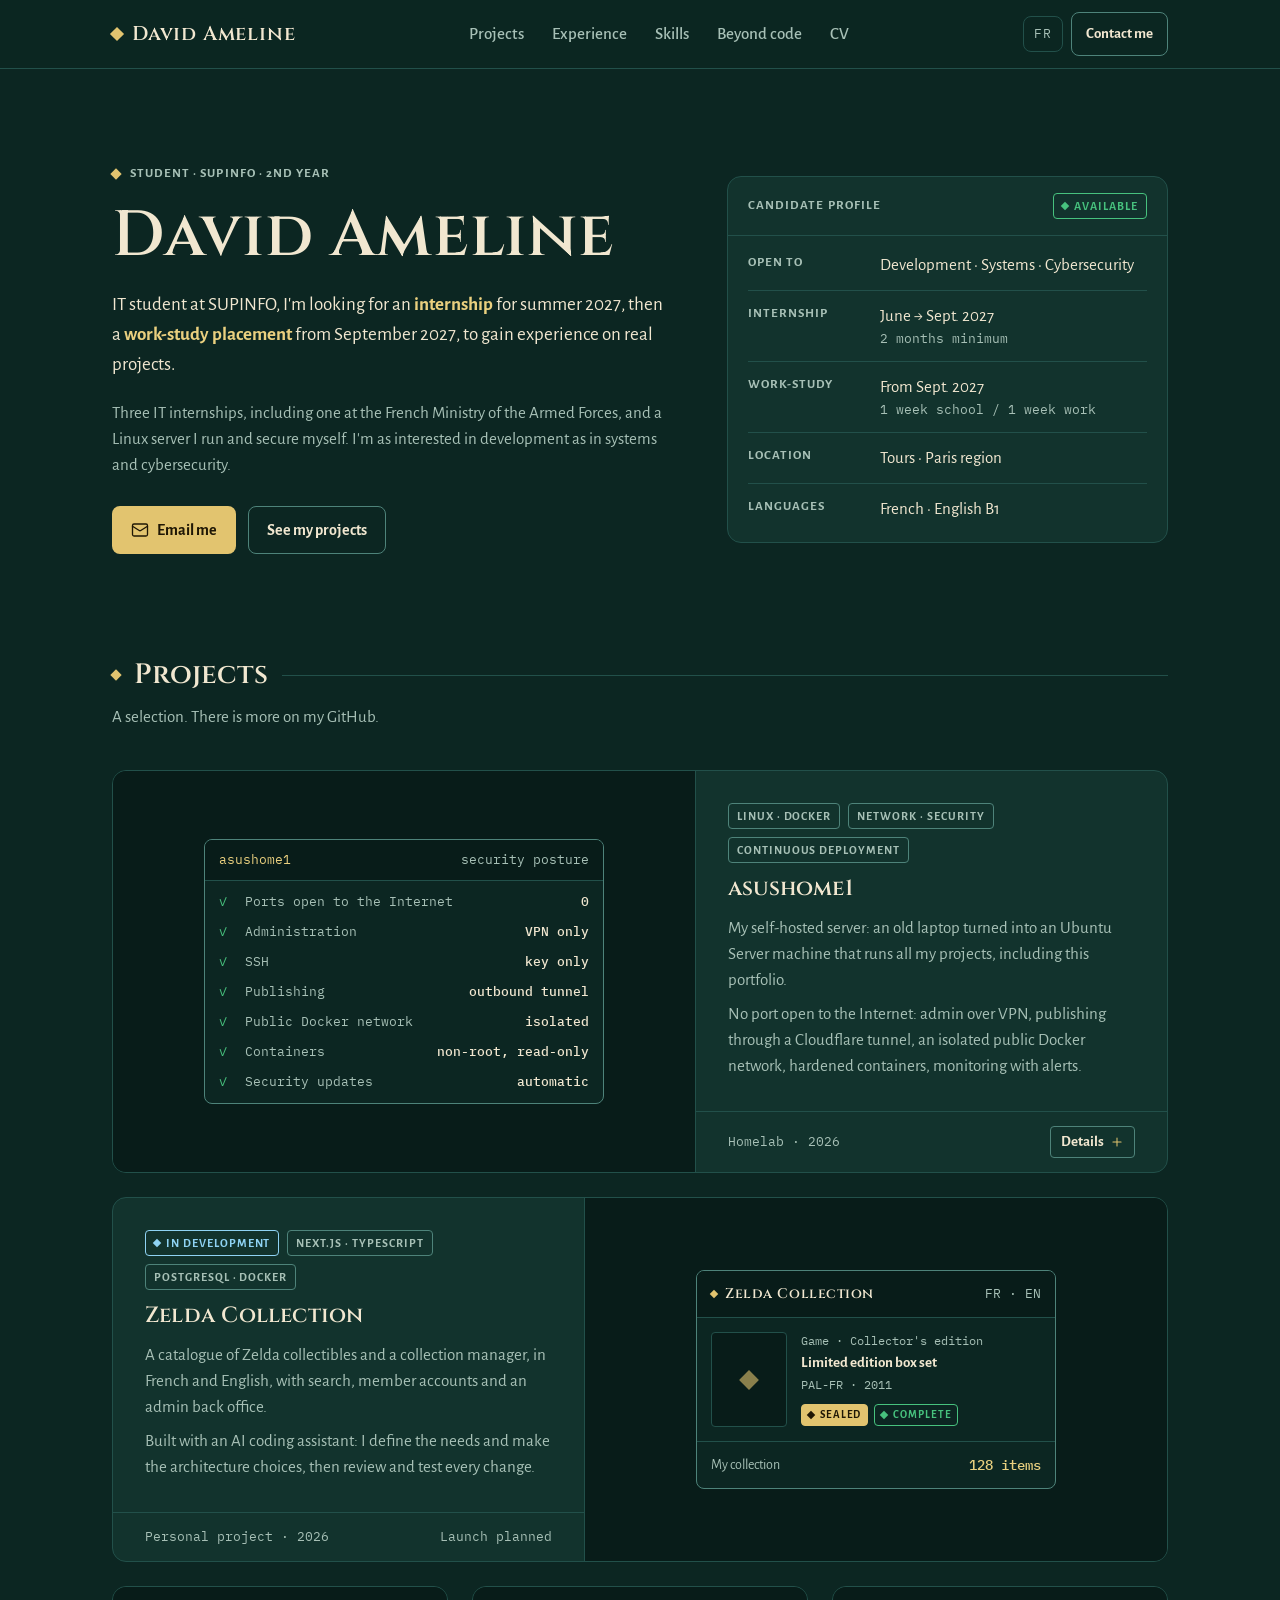
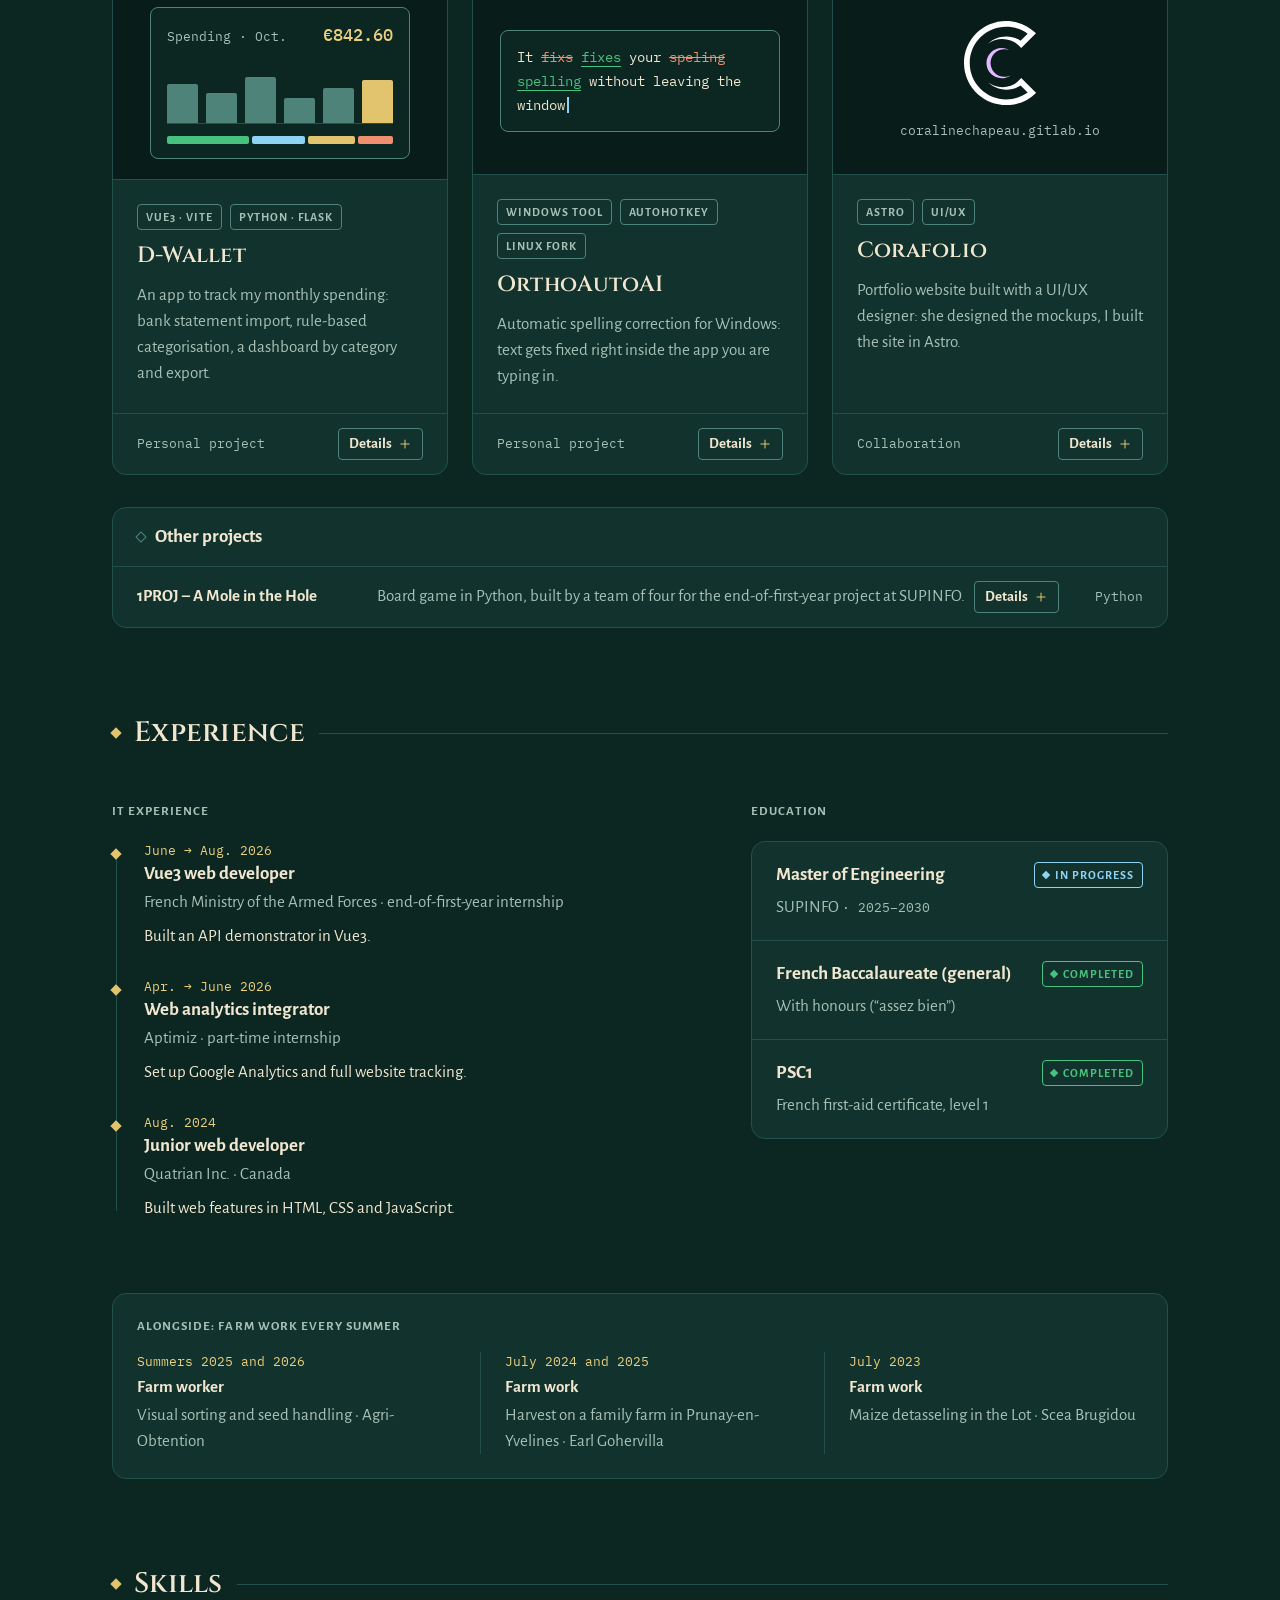
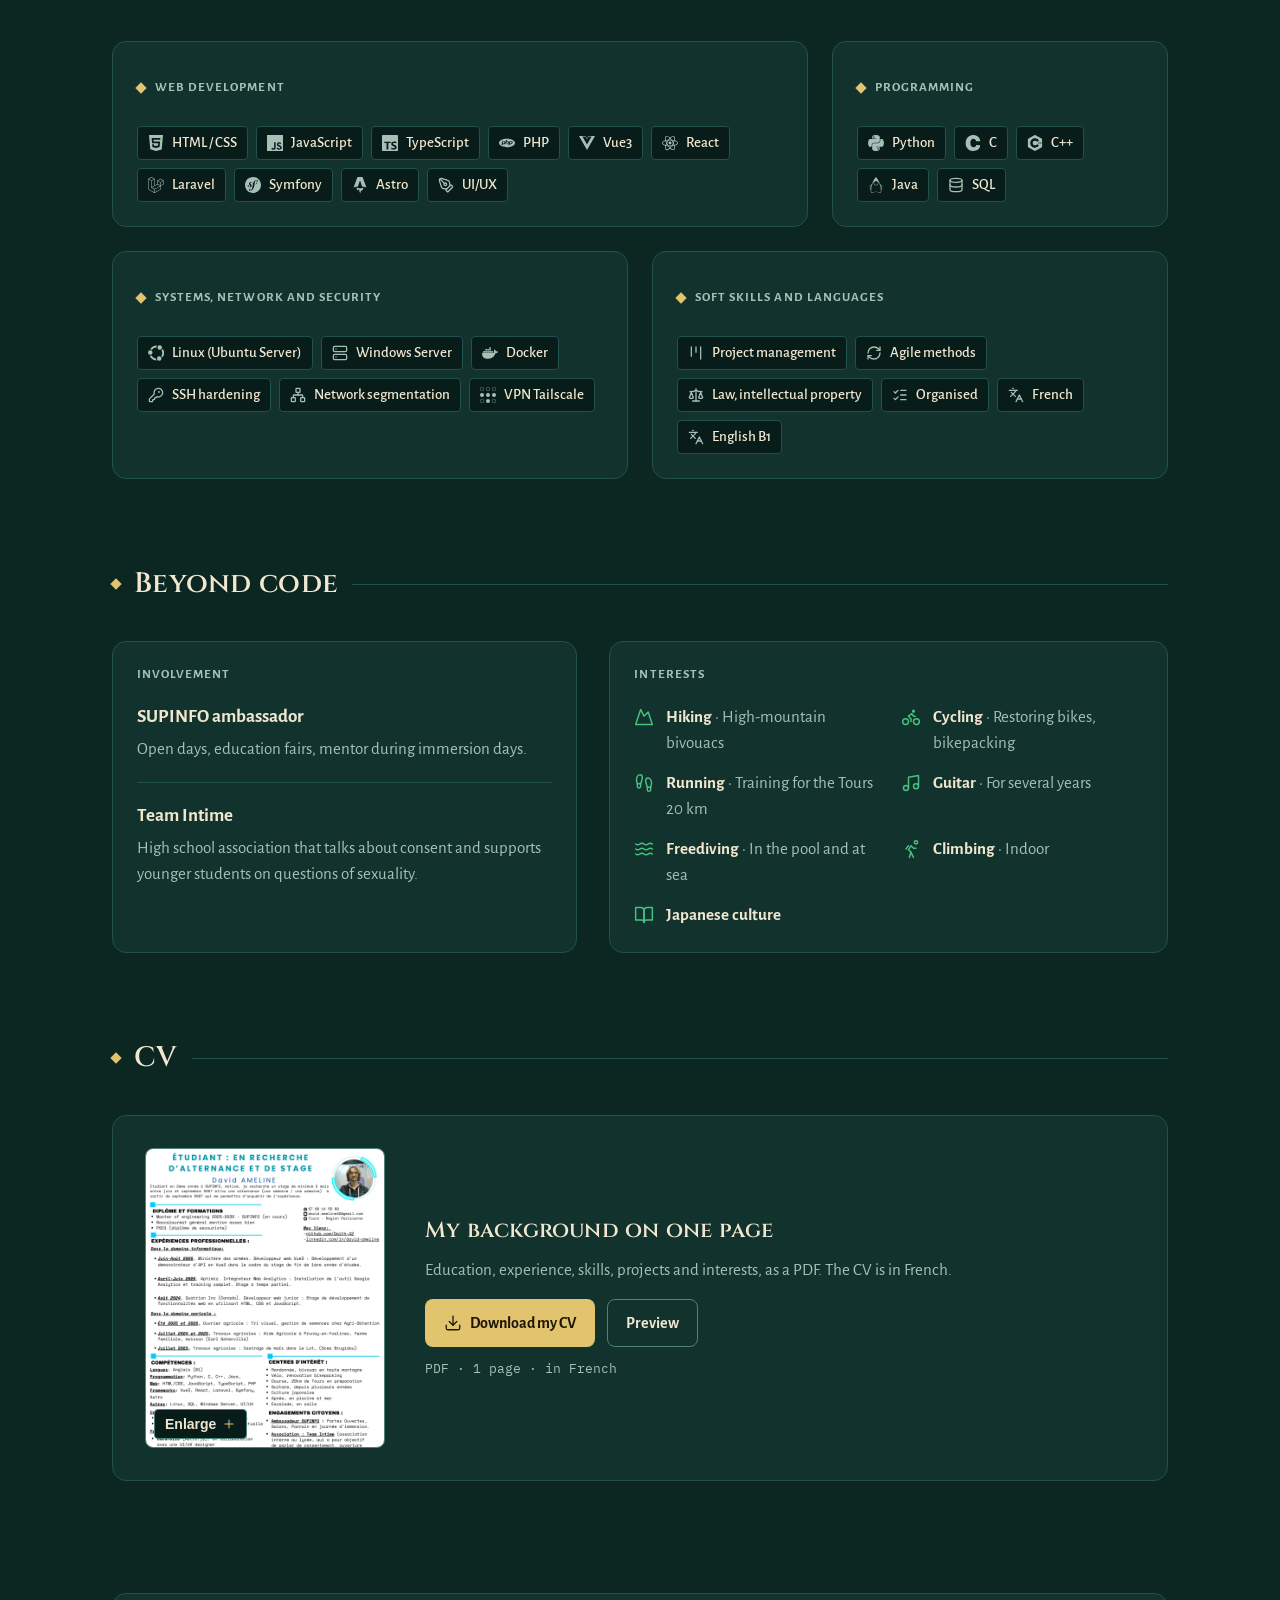
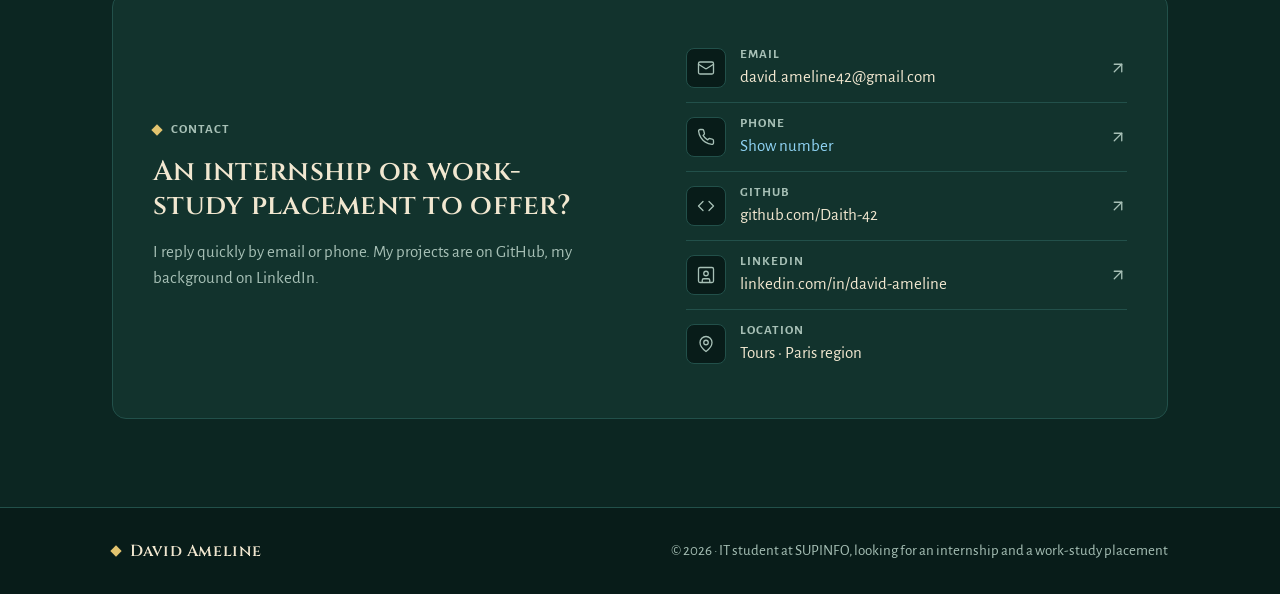
==== commit d9a22f17: "fix titre 1proj" ====
--- a/en/index.html
+++ b/en/index.html
@@ -103,7 +103,7 @@
   <link rel="preconnect" href="https://fonts.googleapis.com">
   <link rel="preconnect" href="https://fonts.gstatic.com" crossorigin>
   <link href="https://fonts.googleapis.com/css2?family=Alegreya+Sans:wght@400;500;700&family=Cinzel:wght@600&family=IBM+Plex+Mono:wght@400;500&display=swap" rel="stylesheet">
-  <link rel="stylesheet" href="/styles.css?v=4623df1e">
+  <link rel="stylesheet" href="/styles.css?v=439ff1ca">
 </head>
 <body>
   <a class="skip" href="#contenu">Skip to content</a>
@@ -402,7 +402,7 @@
           </div>
           <ul>
             <li>
-              <a href="https://github.com/Daith-42/1PROJ-Projet-1er-annee-SUPINFO" target="_blank" rel="noopener">1PROJ</a>
+              <strong>1PROJ – A Mole in the Hole</strong>
               <span class="muted">Board game in Python, built by a team of four for the end-of-first-year project at SUPINFO. <button type="button" class="details-btn" data-dialog="oneproj-details" aria-haspopup="dialog">Details<svg aria-hidden="true"><use href="#i-plus"/></svg></button></span>
               <span class="type-code muted">Python</span>
             </li>
--- a/styles.css
+++ b/styles.css
@@ -385,7 +385,8 @@
 @media (min-width: 720px) {
   .more li { grid-template-columns: 220px 1fr auto; gap: 20px; align-items: baseline; padding: 14px 24px; }
 }
-.more li a { font-weight: 700; }
+.more li a, .more li > strong { font-weight: 700; }
+.more li > strong { color: var(--ink); }
 
 /* ---------- Parcours ---------- */
 
